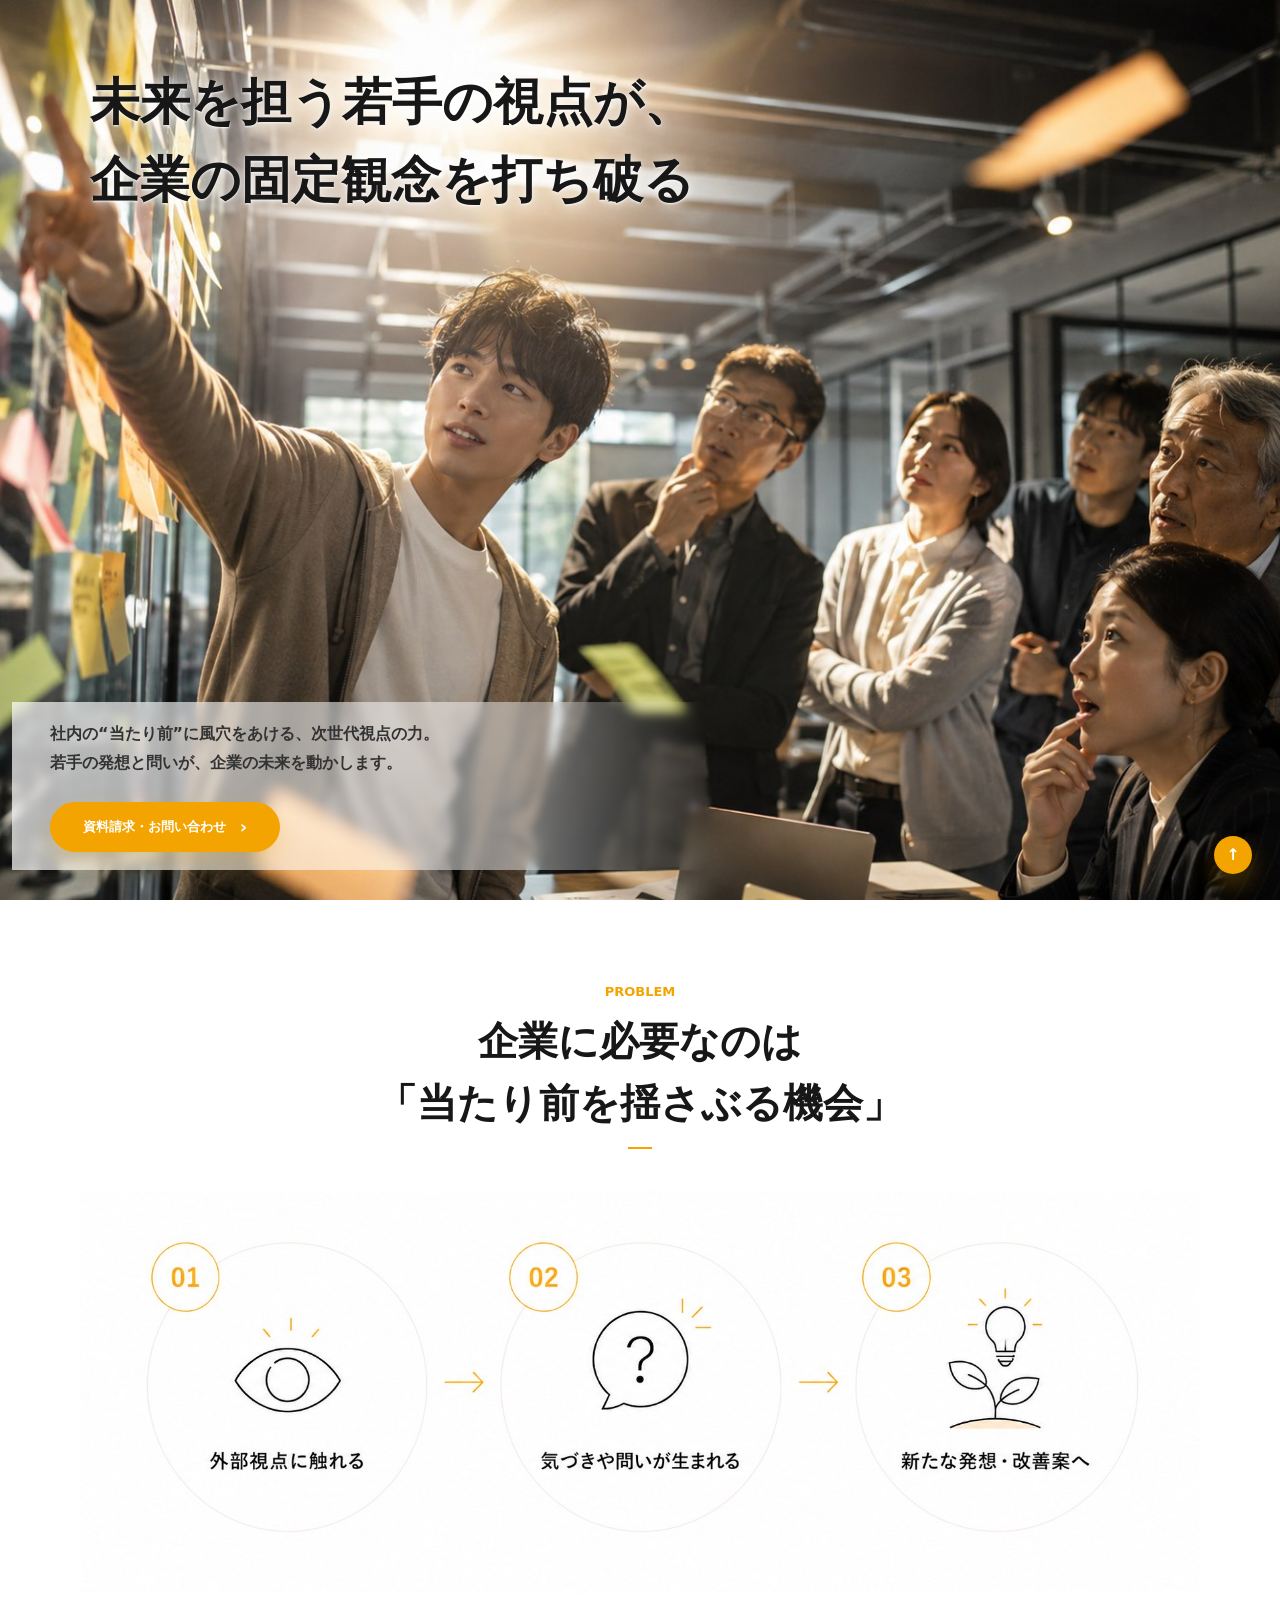
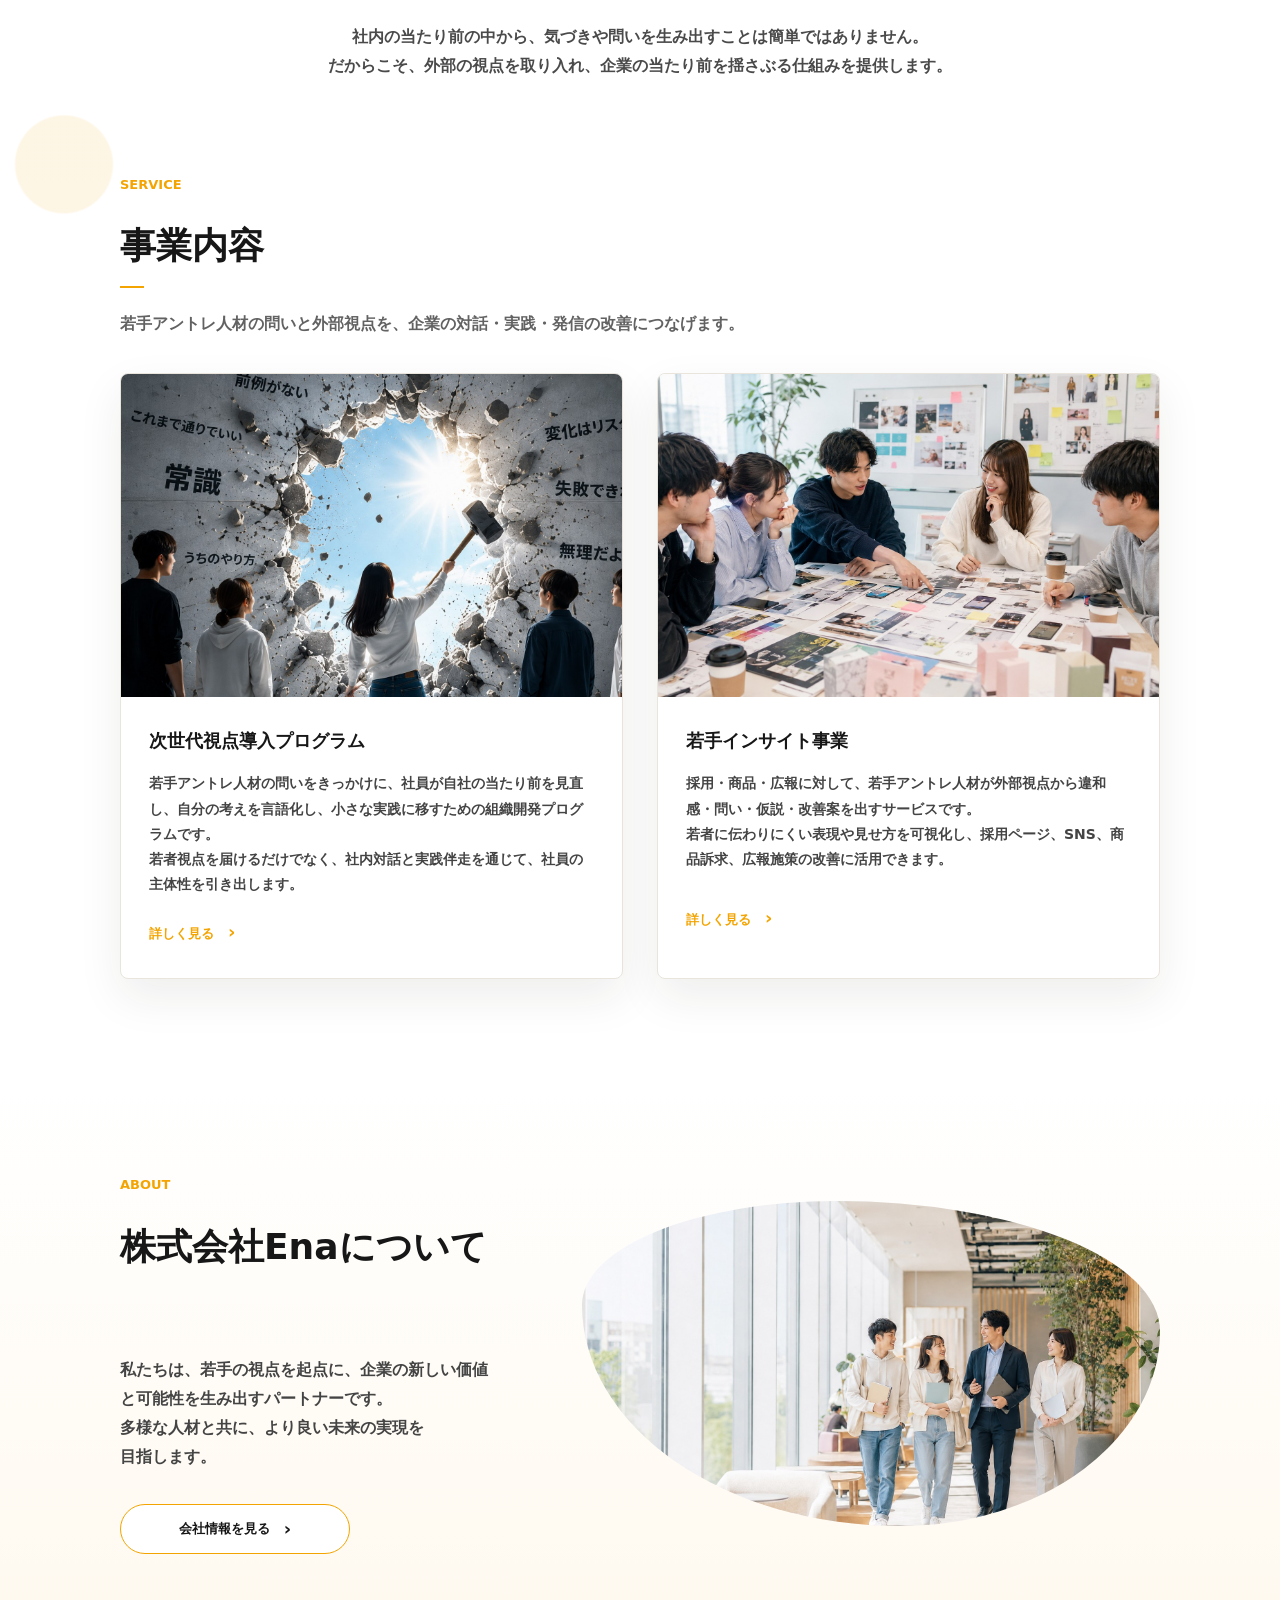
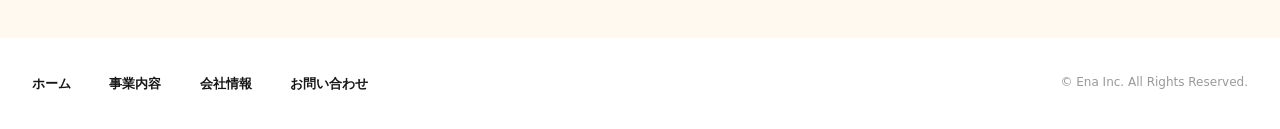
==== index.html @ d0088403 "Add animated hero title styling" ====
<!doctype html>
<html lang="ja">
  <head>
    <meta charset="utf-8">
    <meta name="viewport" content="width=device-width, initial-scale=1">
    <title>Ena | 次世代視点導入プログラム</title>
    <meta name="description" content="株式会社Enaの次世代視点導入プログラム。若手アントレ人材の問いを企業の対話と実践につなげます。">
    <link rel="stylesheet" href="styles.css">
  </head>
  <body class="home-page">
    <header class="site-header">
      <button class="nav-toggle" type="button" aria-label="メニューを開く" aria-expanded="false">
        <span></span>
        <span></span>
      </button>
      <nav class="global-nav" aria-label="グローバルナビゲーション">
        <a href="#home">ホーム</a>
        <a href="#service">事業内容</a>
        <a href="/company">会社情報</a>
        <a class="nav-contact" href="/contact">お問い合わせ</a>
      </nav>
    </header>

    <main id="home">
      <section class="hero section-pad">
        <div class="hero-copy">
          <h1><span>未来を担う若手の視点が、</span><span><strong>企業の固定観念を</strong>打ち破る</span></h1>
          <div class="hero-bottom">
            <p class="lead"><span>社内の“当たり前”に風穴をあける、次世代視点の力。</span><span>若手の発想と問いが、企業の未来を動かします。</span></p>
            <div class="hero-actions">
              <a class="button primary" href="/contact">資料請求・お問い合わせ</a>
            </div>
          </div>
        </div>
        <div class="hero-visual" aria-label="付箋を使って意見を共有するワークショップの写真">
          <picture>
            <source media="(max-width: 640px)" srcset="assets/hero-workshop-mobile.jpg">
            <img src="assets/hero-workshop.jpg" alt="">
          </picture>
        </div>
      </section>

      <section id="flow" class="problem section-pad">
        <p class="eyebrow centered">PROBLEM</p>
        <h2>企業に必要なのは<br>「当たり前を揺さぶる機会」</h2>
        <div class="process-illustration">
          <picture>
            <img src="assets/problem-process.jpg" alt="外部視点に触れ、気づきや問いが生まれ、新たな発想・改善案へつながる3つのステップ">
          </picture>
        </div>
        <p class="problem-copy">社内の当たり前の中から、気づきや問いを生み出すことは簡単ではありません。<br>だからこそ、外部の視点を取り入れ、企業の当たり前を揺さぶる仕組みを提供します。</p>
      </section>

      <section id="service" class="service section-narrow">
        <p class="eyebrow">SERVICE</p>
        <h2>事業内容</h2>
        <p class="section-copy">若手アントレ人材の問いと外部視点を、企業の対話・実践・発信の改善につなげます。</p>
        <div class="service-grid service-grid-two">
          <article class="service-card">
            <img src="assets/service-program-new.jpg" alt="固定観念の壁を打ち破り新しい視点に触れる若者たち">
            <div class="service-body">
              <h3>次世代視点導入プログラム</h3>
              <p>若手アントレ人材の問いをきっかけに、社員が自社の当たり前を見直し、自分の考えを言語化し、小さな実践に移すための組織開発プログラムです。<br>若者視点を届けるだけでなく、社内対話と実践伴走を通じて、社員の主体性を引き出します。</p>
              <a href="/service-program">詳しく見る</a>
            </div>
          </article>
          <article class="service-card">
            <img src="assets/service-insight.jpg" alt="資料を囲んで意見を出し合う若手メンバー">
            <div class="service-body">
              <h3>若手インサイト事業</h3>
              <p>採用・商品・広報に対して、若手アントレ人材が外部視点から違和感・問い・仮説・改善案を出すサービスです。<br>若者に伝わりにくい表現や見せ方を可視化し、採用ページ、SNS、商品訴求、広報施策の改善に活用できます。</p>
              <a href="/service-insight">詳しく見る</a>
            </div>
          </article>
        </div>
      </section>

      <section id="about" class="about">
        <div class="about-inner">
          <div class="about-heading">
            <p class="eyebrow">ABOUT</p>
            <h2>株式会社Enaについて</h2>
          </div>
          <div class="about-image">
            <img src="assets/about-team.jpg" alt="明るいオフィスを歩きながら対話する若手と社員">
          </div>
          <div class="about-content">
            <p>私たちは、若手の視点を起点に、企業の新しい価値と可能性を生み出すパートナーです。<br>多様な人材と共に、より良い未来の実現を<br>目指します。</p>
            <a class="button secondary" href="/company">会社情報を見る</a>
          </div>
        </div>
      </section>

    </main>

    <footer class="site-footer">
      <nav aria-label="フッターナビゲーション">
        <a href="#home">ホーム</a>
        <a href="#service">事業内容</a>
        <a href="/company">会社情報</a>
        <a href="/contact">お問い合わせ</a>
      </nav>
      <small>&copy; Ena Inc. All Rights Reserved.</small>
      <a class="pagetop" href="#home" aria-label="ページトップへ">↑</a>
    </footer>

    <script src="script.js"></script>
  </body>
</html>
---- styles.css ----
:root {
  --orange: #f3a400;
  --orange-dark: #dd9300;
  --ink: #171717;
  --muted: #626262;
  --line: #e9e5dd;
  --pale: #fff9ec;
  --blue-pale: #eaf4fb;
  --radius: 8px;
  --shadow: 0 18px 45px rgba(39, 35, 26, .08);
}

* {
  box-sizing: border-box;
}

html {
  scroll-behavior: smooth;
}

body {
  margin: 0;
  overflow-x: hidden;
  color: var(--ink);
  background:
    radial-gradient(circle at 96% 22%, rgba(244, 183, 53, .18) 0 90px, transparent 92px),
    radial-gradient(circle at 5% 53%, rgba(244, 183, 53, .13) 0 48px, transparent 50px),
    #fff;
  font-family: "Yu Gothic", "Hiragino Kaku Gothic ProN", Meiryo, system-ui, sans-serif;
  line-height: 1.8;
  letter-spacing: 0;
}

img {
  display: block;
  max-width: 100%;
}

a {
  color: inherit;
  text-decoration: none;
}

.site-header {
  position: sticky;
  top: 0;
  z-index: 20;
  display: flex;
  align-items: center;
  justify-content: flex-end;
  gap: 30px;
  width: min(100% - 64px, 1220px);
  margin: 0 auto;
  padding: 28px 0 18px;
  background: rgba(255, 255, 255, .84);
  backdrop-filter: blur(18px);
}

.home-page .site-header {
  position: fixed;
  left: 50%;
  margin: 0;
  opacity: 0;
  pointer-events: none;
  transform: translate(-50%, calc(-100% - 16px));
  transition: opacity .25s ease, transform .35s ease;
}

.home-page .site-header.is-visible {
  opacity: 1;
  pointer-events: auto;
  transform: translate(-50%, 0);
}

.brand {
  display: inline-flex;
  align-items: center;
  gap: 12px;
  font-size: 30px;
  font-weight: 500;
  line-height: 1;
}

.brand-mark {
  position: relative;
  width: 28px;
  height: 28px;
  border: 3px solid var(--orange);
  border-radius: 50%;
}

.brand-mark::before,
.brand-mark::after {
  position: absolute;
  content: "";
  width: 20px;
  height: 20px;
  border: 3px solid var(--orange);
  border-radius: 50%;
}

.brand-mark::before {
  left: -10px;
  top: 7px;
}

.brand-mark::after {
  right: -8px;
  top: 10px;
}

.global-nav,
.site-footer nav {
  display: flex;
  align-items: center;
  gap: clamp(18px, 3vw, 42px);
  font-size: 13px;
  font-weight: 700;
}

.global-nav a,
.site-footer nav a {
  white-space: nowrap;
}

.nav-contact {
  display: inline-flex;
  align-items: center;
  min-height: 42px;
  padding: 0 22px;
  color: #fff;
  background: var(--orange);
  border-radius: 999px;
}

.nav-contact::before {
  content: "✉";
  margin-right: 8px;
  font-size: 12px;
}

.nav-toggle {
  display: none;
}

.section-pad {
  width: min(100% - 64px, 1220px);
  margin: 0 auto;
}

.section-narrow {
  width: min(100% - 64px, 1040px);
  margin: 0 auto;
}

.hero {
  position: relative;
  display: flex;
  align-items: stretch;
  width: 100%;
  min-height: 100svh;
  padding: 0;
  overflow: hidden;
}

.hero-copy {
  position: relative;
  z-index: 2;
  display: flex;
  flex-direction: column;
  justify-content: space-between;
  width: 100%;
  max-width: none;
  min-height: 100svh;
  padding: 64px 48px 56px clamp(48px, 7vw, 120px);
}

.hero-copy::before {
  display: none;
}

.eyebrow,
.small-label {
  margin: 0 0 22px;
  color: var(--orange);
  font-size: 13px;
  font-weight: 800;
}

.hero h1 {
  width: 690px;
  max-width: none;
  margin: 0;
  font-family: "Yu Mincho", "Hiragino Mincho ProN", serif;
  font-size: 50px;
  font-weight: 800;
  line-height: 1.55;
  text-shadow: 0 1px 12px rgba(255, 255, 255, .95), 0 1px 2px rgba(255, 255, 255, .9);
}

.hero h1 span {
  display: block;
  animation: hero-line-in .9s cubic-bezier(.22, 1, .36, 1) both;
}

.hero h1 span:nth-child(2) {
  animation-delay: .16s;
}

@keyframes hero-line-in {
  from {
    opacity: 0;
    filter: blur(7px);
    transform: translateY(22px);
  }

  to {
    opacity: 1;
    filter: blur(0);
    transform: translateY(0);
  }
}

.lead {
  position: relative;
  width: 600px;
  margin: 0 0 24px;
  color: #333;
  font-size: 16px;
  font-weight: 600;
}

.lead span {
  display: block;
}

.hero-bottom {
  position: absolute;
  left: 32px;
  bottom: 36px;
  z-index: 1;
  width: 650px;
  max-width: 100%;
  padding: 12px 18px;
}

.hero-bottom::before {
  position: absolute;
  inset: -6px -24px -6px -20px;
  z-index: -1;
  content: "";
  background: linear-gradient(to right, rgba(255, 255, 255, .7) 0%, rgba(255, 255, 255, .46) 72%, rgba(255, 255, 255, 0) 100%);
  -webkit-backdrop-filter: blur(4px);
  backdrop-filter: blur(4px);
}

.hero-actions {
  position: relative;
  display: flex;
  flex-wrap: wrap;
  gap: 18px;
}

.button {
  display: inline-flex;
  align-items: center;
  justify-content: center;
  min-width: 230px;
  min-height: 50px;
  padding: 0 24px;
  border-radius: 999px;
  border: 1px solid var(--orange);
  font-size: 13px;
  font-weight: 800;
  transition: transform .2s ease, box-shadow .2s ease, background .2s ease;
}

.button::after,
.text-link::after,
.service-body a::after,
.news-row::after {
  content: "›";
  margin-left: 14px;
  font-size: 18px;
  line-height: 1;
}

.button:hover,
.article-card:hover,
.service-card:hover {
  transform: translateY(-2px);
}

.primary {
  color: #fff;
  background: var(--orange);
  box-shadow: 0 12px 24px rgba(243, 164, 0, .22);
}

.secondary {
  background: #fff;
}

.hero-visual {
  position: absolute;
  inset: 0;
  z-index: 0;
  isolation: isolate;
  width: 100%;
  height: 100svh;
  margin-left: 0;
}

.hero-visual img {
  width: 100%;
  height: 100%;
  min-height: 0;
  object-fit: cover;
  object-position: center;
  border-radius: 0;
  box-shadow: none;
  -webkit-mask-image: none;
  mask-image: none;
}

.hero-visual picture {
  display: block;
  width: 100%;
  height: 100%;
}

@media (max-width: 1200px) and (min-width: 981px) {
  .hero h1 {
    width: 620px;
    font-size: 46px;
  }

  .hero-copy {
    padding: 56px 32px 48px 48px;
  }
}

.section-head {
  display: flex;
  align-items: end;
  justify-content: space-between;
  gap: 20px;
  margin-bottom: 30px;
}

h2 {
  margin: 0;
  font-size: clamp(26px, 3vw, 36px);
  line-height: 1.55;
}

h1,
h2,
h3,
p {
  line-break: strict;
  text-wrap: pretty;
}

.mobile-break {
  display: none;
}

.section-head h2::after,
.service > h2::after,
.problem h2::after {
  display: block;
  width: 24px;
  height: 2px;
  margin-top: 12px;
  background: var(--orange);
  content: "";
}

.text-link {
  font-size: 13px;
  font-weight: 800;
}

.news {
  padding: 30px 0 72px;
}

.news-list {
  border-top: 1px solid var(--line);
}

.news-row {
  display: grid;
  grid-template-columns: 125px 130px minmax(0, 1fr) 18px;
  align-items: center;
  gap: 20px;
  min-height: 72px;
  border-bottom: 1px solid var(--line);
  font-size: 14px;
}

.news-row time,
.article-card time {
  color: #555;
  font-size: 12px;
  font-weight: 700;
}

.news-row strong {
  font-size: 15px;
}

.tag {
  display: inline-flex;
  align-items: center;
  justify-content: center;
  width: fit-content;
  min-width: 76px;
  min-height: 20px;
  padding: 0 12px;
  border-radius: 999px;
  font-size: 10px;
  font-weight: 800;
}

.tag.blue {
  background: var(--blue-pale);
  color: #69889a;
}

.tag.gray {
  background: #f0f0ef;
  color: #858585;
}

.blog {
  padding: 0 0 98px;
}

.article-grid {
  display: grid;
  grid-template-columns: repeat(4, minmax(0, 1fr));
  gap: 30px;
}

.article-card {
  transition: transform .2s ease;
}

.article-card img {
  width: 100%;
  aspect-ratio: 1.85 / 1;
  object-fit: cover;
  border-radius: var(--radius);
}

.article-card h3 {
  min-height: 58px;
  margin: 16px 0 10px;
  font-size: 14px;
  line-height: 1.65;
}

.article-card p {
  display: flex;
  align-items: center;
  gap: 14px;
  margin: 0;
}

.problem {
  position: relative;
  overflow: hidden;
  padding: 80px 0 54px;
  text-align: center;
}

.problem::before {
  position: absolute;
  right: -100px;
  top: 80px;
  width: 260px;
  height: 260px;
  border: 1px solid rgba(243, 164, 0, .25);
  border-radius: 50%;
  box-shadow: 0 0 0 24px #fff, 0 0 0 25px rgba(243, 164, 0, .18), 0 0 0 50px #fff, 0 0 0 51px rgba(243, 164, 0, .14);
  display: none;
  content: "";
}

.process-illustration {
  position: relative;
  width: min(100%, 1120px);
  margin: 42px auto 30px;
}

.process-illustration img {
  width: 100%;
}

.centered {
  margin-bottom: 8px;
  text-align: center;
}

.problem h2 {
  font-family: "Yu Mincho", "Hiragino Mincho ProN", serif;
  font-size: clamp(27px, 3.2vw, 40px);
}

.problem h2::after {
  margin-right: auto;
  margin-left: auto;
}

.process {
  display: grid;
  grid-template-columns: 180px 36px 180px 36px 180px;
  align-items: center;
  justify-content: center;
  gap: 18px;
  margin: 58px 0 34px;
}

.process-item {
  position: relative;
  display: grid;
  place-items: center;
  width: 180px;
  height: 180px;
  border: 1px solid var(--line);
  border-radius: 50%;
  background: rgba(255, 255, 255, .86);
}

.step {
  position: absolute;
  left: 0;
  top: 0;
  display: grid;
  place-items: center;
  width: 42px;
  height: 42px;
  color: var(--orange);
  background: #fff;
  border: 1px solid var(--orange);
  border-radius: 50%;
  font-size: 13px;
  font-weight: 800;
}

.icon {
  width: 44px;
  height: 44px;
  margin-bottom: 12px;
  border: 2px solid #222;
  border-radius: 50%;
}

.bulb {
  border-radius: 46% 46% 50% 50%;
  box-shadow: inset 0 -12px 0 -8px #222;
}

.question::before {
  display: block;
  content: "?";
  font-size: 30px;
  line-height: 40px;
}

.chart {
  border: 0;
  background:
    linear-gradient(#222, #222) 8px 29px / 6px 12px no-repeat,
    linear-gradient(#222, #222) 20px 21px / 6px 20px no-repeat,
    linear-gradient(#222, #222) 32px 12px / 6px 29px no-repeat;
}

.process-arrow {
  width: 26px;
  height: 1px;
  background: var(--orange);
}

.process-arrow::after {
  display: block;
  width: 8px;
  height: 8px;
  margin: -4px 0 0 auto;
  border-top: 1px solid var(--orange);
  border-right: 1px solid var(--orange);
  transform: rotate(45deg);
  content: "";
}

.problem-copy {
  max-width: 780px;
  margin: 0 auto;
  color: #4a4a4a;
  font-weight: 600;
}

.service {
  padding: 38px 0 110px;
}

.section-copy {
  max-width: 650px;
  margin: 22px 0 34px;
  color: var(--muted);
  font-weight: 600;
}

.service-grid {
  display: grid;
  grid-template-columns: repeat(3, minmax(0, 1fr));
  gap: 34px;
  margin-top: 34px;
}

.service-grid-two {
  grid-template-columns: repeat(2, minmax(0, 1fr));
}

.service-card {
  overflow: hidden;
  background: #fff;
  border: 1px solid var(--line);
  border-radius: var(--radius);
  box-shadow: var(--shadow);
  transition: transform .2s ease;
}

.service-card img {
  width: 100%;
  aspect-ratio: 1.55 / 1;
  object-fit: cover;
}

.service-body {
  position: relative;
  padding: 28px 28px 30px;
}

.service-icon {
  position: absolute;
  left: 28px;
  top: -34px;
  display: grid;
  place-items: center;
  width: 68px;
  height: 68px;
  background: #fff;
  border: 1px solid var(--orange);
  border-radius: 50%;
}

.service-icon::before {
  color: var(--orange);
  font-size: 30px;
  line-height: 1;
}

.people::before {
  content: "◎";
}

.workshop::before {
  content: "✎";
}

.growth::before {
  content: "↗";
}

.service-body h3 {
  margin: 0 0 14px;
  font-size: 18px;
}

.service-body p {
  min-height: 112px;
  margin: 0 0 22px;
  color: #444;
  font-size: 14px;
  font-weight: 600;
}

.service-body a {
  color: var(--orange);
  font-size: 13px;
  font-weight: 900;
}

.center {
  display: flex;
  justify-content: center;
  margin-top: 42px;
}

.about {
  background: linear-gradient(180deg, #fff 0%, #fff9ef 100%);
  padding: 84px 0;
}

.about-inner {
  display: grid;
  grid-template-columns: minmax(0, 380px) minmax(0, 1fr);
  align-items: center;
  gap: 82px;
  width: min(100% - 64px, 1040px);
  margin: 0 auto;
}

.about-heading {
  align-self: end;
}

.about-content {
  align-self: start;
}

.about p:not(.eyebrow) {
  margin: 0 0 32px;
  color: #444;
  font-weight: 600;
}

.about-image {
  grid-column: 2;
  grid-row: 1 / span 2;
}

.about-image img {
  width: 100%;
  min-height: 270px;
  object-fit: cover;
  border-radius: 44% 56% 45% 55% / 32% 40% 60% 68%;
}

.contact {
  padding: 92px 0 104px;
}

.contact-page {
  min-height: calc(100vh - 190px);
}

.contact-page h1 {
  margin: 0;
  font-family: "Yu Mincho", "Hiragino Mincho ProN", serif;
  font-size: clamp(36px, 5vw, 54px);
  line-height: 1.45;
}

.page-hero {
  display: grid;
  grid-template-columns: minmax(0, 1fr) minmax(360px, 560px);
  align-items: center;
  gap: 70px;
  padding: 80px 0 74px;
}

.page-hero h1 {
  margin: 0;
  font-family: "Yu Mincho", "Hiragino Mincho ProN", serif;
  font-size: clamp(38px, 5vw, 60px);
  line-height: 1.45;
}

.page-hero p:not(.eyebrow),
.company-message p,
.company-cta p {
  color: #444;
  font-weight: 600;
}

.page-hero p:not(.eyebrow) {
  max-width: 620px;
  margin: 28px 0 0;
}

.page-hero-image img {
  width: 100%;
  min-height: 300px;
  object-fit: cover;
  border-radius: 44% 56% 45% 55% / 32% 40% 60% 68%;
  box-shadow: var(--shadow);
}

.company-message {
  padding: 44px 0 72px;
}

.company-message h2 {
  max-width: 760px;
  margin-bottom: 24px;
  font-family: "Yu Mincho", "Hiragino Mincho ProN", serif;
}

.company-message p {
  max-width: 860px;
  margin: 0 0 16px;
}

.company-values {
  display: grid;
  grid-template-columns: repeat(3, minmax(0, 1fr));
  gap: 28px;
  padding: 0 0 86px;
}

.value-item {
  padding: 34px 30px;
  background: #fff;
  border: 1px solid var(--line);
  border-radius: var(--radius);
  box-shadow: var(--shadow);
}

.value-item span {
  display: grid;
  place-items: center;
  width: 42px;
  height: 42px;
  margin-bottom: 24px;
  color: var(--orange);
  border: 1px solid var(--orange);
  border-radius: 50%;
  font-size: 13px;
  font-weight: 800;
}

.value-item h3 {
  margin: 0 0 12px;
  font-size: 19px;
}

.value-item p {
  margin: 0;
  color: var(--muted);
  font-size: 14px;
  font-weight: 600;
}

.company-profile {
  padding: 0 0 92px;
}

.profile-list {
  margin: 0;
  border-top: 1px solid var(--line);
}

.profile-list div {
  display: grid;
  grid-template-columns: 190px minmax(0, 1fr);
  gap: 30px;
  padding: 24px 0;
  border-bottom: 1px solid var(--line);
}

.profile-list dt {
  color: #222;
  font-weight: 900;
}

.profile-list dd {
  margin: 0;
  color: #444;
  font-weight: 600;
}

.profile-list a {
  color: var(--orange-dark);
  font-weight: 900;
}

.company-cta {
  margin-bottom: 92px;
  padding: 48px;
  background: #fff9ef;
  border: 1px solid var(--line);
  border-radius: var(--radius);
}

.company-cta h2 {
  margin-bottom: 14px;
}

.company-cta p {
  margin: 0 0 28px;
}

.contact-head {
  max-width: 650px;
  margin-bottom: 34px;
}

.contact-head p:not(.eyebrow) {
  margin: 22px 0 0;
  color: var(--muted);
  font-weight: 600;
}

.contact-form {
  padding: clamp(24px, 5vw, 48px);
  background: #fff;
  border: 1px solid var(--line);
  border-radius: var(--radius);
  box-shadow: var(--shadow);
}

.form-grid {
  display: grid;
  grid-template-columns: repeat(2, minmax(0, 1fr));
  gap: 24px 28px;
}

.contact-form label {
  display: grid;
  gap: 9px;
  color: #222;
  font-size: 14px;
  font-weight: 800;
}

.contact-form label.full {
  grid-column: 1 / -1;
}

.contact-form em {
  margin-left: 8px;
  color: var(--orange);
  font-size: 11px;
  font-style: normal;
}

.contact-form input,
.contact-form select,
.contact-form textarea {
  width: 100%;
  min-height: 52px;
  padding: 13px 16px;
  color: var(--ink);
  background: #fffdf8;
  border: 1px solid #e4ded2;
  border-radius: var(--radius);
  font: inherit;
  font-size: 15px;
  outline: none;
  transition: border-color .2s ease, box-shadow .2s ease, background .2s ease;
}

.contact-form textarea {
  min-height: 190px;
  resize: vertical;
}

.contact-form input:focus,
.contact-form select:focus,
.contact-form textarea:focus {
  background: #fff;
  border-color: var(--orange);
  box-shadow: 0 0 0 4px rgba(243, 164, 0, .12);
}

.agree {
  display: flex !important;
  grid-template-columns: auto 1fr;
  align-items: center;
  gap: 10px !important;
  margin: 24px 0 0;
  font-size: 13px !important;
}

.agree input {
  width: 18px;
  min-height: 18px;
  accent-color: var(--orange);
}

.form-action {
  display: flex;
  flex-wrap: wrap;
  align-items: center;
  gap: 18px;
  margin-top: 28px;
}

.form-action button {
  cursor: pointer;
}

.form-action p {
  margin: 0;
  color: var(--orange-dark);
  font-size: 13px;
  font-weight: 800;
}

.site-footer {
  position: relative;
  display: grid;
  grid-template-columns: 1fr auto;
  align-items: center;
  gap: 34px;
  width: min(100% - 64px, 1220px);
  margin: 0 auto;
  padding: 34px 0;
}

.site-footer nav {
  justify-content: flex-start;
}

.site-footer small {
  color: #999;
  font-size: 12px;
}

.pagetop {
  position: fixed;
  right: 28px;
  bottom: 26px;
  display: grid;
  place-items: center;
  width: 38px;
  height: 38px;
  color: #fff;
  background: var(--orange);
  border-radius: 50%;
  font-weight: 800;
  box-shadow: 0 12px 24px rgba(243, 164, 0, .28);
}

.service-detail-page {
  background: #fff;
}

.detail-hero {
  display: grid;
  grid-template-columns: minmax(360px, .9fr) minmax(0, 1.35fr);
  align-items: center;
  width: min(100% - 64px, 1220px);
  min-height: 620px;
  margin: 0 auto;
}

.detail-hero-copy {
  position: relative;
  z-index: 2;
  padding: 54px 0 64px;
}

.detail-label {
  display: inline-flex;
  align-items: center;
  min-height: 38px;
  margin: 0 0 30px;
  padding: 0 20px;
  background: var(--pale);
  border-radius: 999px;
  font-size: 13px;
  font-weight: 800;
}

.detail-hero h1 {
  margin: 0 0 24px;
  font-family: "Yu Mincho", "Hiragino Mincho ProN", serif;
  font-size: clamp(38px, 4vw, 58px);
  line-height: 1.55;
}

.detail-hero-copy > p:not(.detail-label) {
  max-width: 510px;
  margin: 0 0 30px;
  color: #444;
  font-weight: 600;
}

.detail-hero-image {
  min-width: 0;
  margin-left: -40px;
}

.detail-hero-image img {
  width: 100%;
  height: 480px;
  object-fit: cover;
  border-radius: 46% 0 0 42% / 52% 0 0 48%;
}

.detail-section {
  padding-top: 92px;
  padding-bottom: 92px;
}

.detail-heading {
  margin-bottom: 42px;
  text-align: center;
}

.detail-heading h2 {
  font-family: "Yu Mincho", "Hiragino Mincho ProN", serif;
  font-size: clamp(26px, 3vw, 38px);
}

.concern-grid,
.step-grid {
  display: grid;
  grid-template-columns: repeat(4, minmax(0, 1fr));
  gap: 20px;
}

.concern-grid-three {
  grid-template-columns: repeat(3, minmax(0, 1fr));
  max-width: 920px;
  margin: 0 auto;
}

.concern-card,
.step-card {
  position: relative;
  min-height: 210px;
  padding: 34px 24px 28px;
  border: 1px solid var(--line);
  border-radius: var(--radius);
  background: #fff;
  box-shadow: 0 14px 34px rgba(39, 35, 26, .06);
  text-align: center;
}

.concern-card span,
.step-card span {
  display: grid;
  place-items: center;
  width: 46px;
  height: 46px;
  margin: 0 auto 26px;
  color: var(--orange);
  border: 1px solid var(--orange);
  border-radius: 50%;
  font-size: 13px;
  font-weight: 900;
}

.concern-card h3,
.step-card h3 {
  margin: 0;
  font-size: 17px;
  line-height: 1.7;
}

.detail-note {
  margin: 30px auto 0;
  color: var(--muted);
  text-align: center;
  font-size: 14px;
  font-weight: 600;
}

.detail-feature {
  padding: 80px 0;
  background: linear-gradient(100deg, #f8fbfd 0%, #fff 58%, #fff9ec 100%);
}

.detail-feature-inner {
  display: grid;
  grid-template-columns: minmax(0, .9fr) minmax(420px, 1.1fr);
  align-items: center;
  gap: 70px;
  width: min(100% - 64px, 1120px);
  margin: 0 auto;
}

.detail-feature-image img {
  width: 100%;
  aspect-ratio: 1 / 1;
  object-fit: cover;
  border-radius: 0 45% 45% 0;
}

.detail-feature-copy h2,
.detail-outcome h2,
.detail-cta h2 {
  margin: 0 0 20px;
  font-family: "Yu Mincho", "Hiragino Mincho ProN", serif;
}

.detail-feature-copy > p:not(.eyebrow),
.detail-outcome p:not(.eyebrow) {
  margin: 0;
  color: #444;
  font-weight: 600;
}

.question-list {
  display: grid;
  grid-template-columns: repeat(3, minmax(0, 1fr));
  gap: 12px;
  margin-top: 30px;
}

.question-list span {
  display: grid;
  place-items: center;
  min-height: 130px;
  padding: 20px;
  background: var(--pale);
  border-radius: 50%;
  text-align: center;
  font-size: 13px;
  font-weight: 800;
}

.step-card {
  min-height: 260px;
  text-align: left;
}

.step-card span {
  margin: 0 0 24px;
}

.step-card p {
  margin: 14px 0 0;
  color: var(--muted);
  font-size: 13px;
  font-weight: 600;
}

.detail-outcome {
  display: grid;
  grid-template-columns: minmax(0, .85fr) minmax(0, 1.15fr);
  align-items: center;
  width: min(100% - 64px, 1120px);
  margin: 0 auto 86px;
  background: var(--pale);
}

.detail-outcome > div {
  padding: 52px;
}

.detail-outcome img {
  width: 100%;
  height: 360px;
  object-fit: cover;
}

.detail-cta {
  margin-bottom: 86px;
  padding: 52px;
  border: 1px solid #f3dfad;
  background: var(--pale);
  text-align: center;
}

.detail-cta p {
  margin: -6px 0 24px;
  color: var(--muted);
}

@media (max-width: 980px) {
  .site-header {
    width: min(100% - 36px, 1220px);
  }

  .nav-toggle {
    display: grid;
    gap: 7px;
    width: 44px;
    height: 44px;
    padding: 12px;
    border: 1px solid var(--line);
    border-radius: 50%;
    background: #fff;
  }

  .nav-toggle span {
    display: block;
    height: 2px;
    background: var(--ink);
  }

  .global-nav {
    position: fixed;
    left: 18px;
    right: 18px;
    top: 82px;
    display: none;
    flex-direction: column;
    align-items: stretch;
    gap: 0;
    padding: 18px;
    background: #fff;
    border: 1px solid var(--line);
    border-radius: var(--radius);
    box-shadow: var(--shadow);
  }

  .global-nav.is-open {
    display: flex;
  }

  .global-nav a {
    padding: 12px;
  }

  .nav-contact {
    justify-content: center;
    margin-top: 8px;
  }

  .section-pad,
  .section-narrow,
  .about-inner,
  .site-footer {
    width: min(100% - 36px, 1040px);
  }

  .hero {
    display: flex;
    width: 100%;
    min-height: 100svh;
    padding: 0;
  }

  .hero-copy {
    max-width: none;
    min-height: 100svh;
    padding: 56px 36px 44px;
  }

  .hero h1,
  .lead {
    width: auto;
    max-width: 100%;
  }

  .page-hero {
    grid-template-columns: 1fr;
    gap: 34px;
  }

  .hero-visual {
    position: absolute;
    inset: 0;
    width: 100%;
    height: 100%;
    min-height: 100svh;
    margin-left: 0;
    max-width: none;
  }

.hero-visual img {
    height: 100%;
    min-height: 100%;
  }

  .article-grid,
  .service-grid,
  .company-values {
    grid-template-columns: repeat(2, minmax(0, 1fr));
  }

  .process {
    grid-template-columns: 1fr;
    justify-items: center;
  }

  .process-arrow {
    transform: rotate(90deg);
  }

  .about-inner,
  .site-footer {
    grid-template-columns: 1fr;
  }

  .site-footer nav {
    flex-wrap: wrap;
    justify-content: flex-start;
  }

  .detail-hero {
    grid-template-columns: 1fr;
    width: min(100% - 36px, 720px);
  }

  .detail-hero-copy {
    padding-bottom: 32px;
  }

  .detail-hero-image {
    margin-left: 0;
  }

  .detail-hero-image img {
    height: auto;
    aspect-ratio: 16 / 9;
    border-radius: 0;
  }

  .detail-feature-inner {
    grid-template-columns: 1fr;
    width: min(100% - 36px, 720px);
    gap: 40px;
  }

  .detail-feature-image img {
    aspect-ratio: 16 / 9;
    border-radius: 0;
  }

  .concern-grid,
  .step-grid {
    grid-template-columns: repeat(2, minmax(0, 1fr));
  }

  .detail-outcome {
    grid-template-columns: 1fr;
    width: min(100% - 36px, 720px);
  }
}

@media (max-width: 640px) {
  body {
    background: #fff;
  }

  .site-header {
    padding-top: 18px;
  }

  .brand {
    font-size: 25px;
  }

  .hero {
    display: grid;
    grid-template-rows: 100svh auto;
    min-height: 0;
    padding: 0;
    overflow: visible;
  }

  .hero::after {
    position: absolute;
    inset: 0 0 auto;
    z-index: 1;
    height: 46svh;
    content: "";
    background: linear-gradient(180deg, rgba(4, 7, 9, .82) 0%, rgba(4, 7, 9, .56) 58%, rgba(4, 7, 9, 0) 100%);
    pointer-events: none;
  }

  .hero-copy {
    display: contents;
    min-height: 0;
    padding: 0;
  }

  .hero-copy::before {
    display: none;
  }

  .hero-bottom {
    position: relative;
    left: auto;
    bottom: auto;
    grid-row: 2;
    z-index: 2;
    width: 100%;
    max-width: none;
    padding: 26px 10px 30px;
    text-align: center;
    background: #fff;
  }

  .hero-bottom::before {
    display: none;
  }

  .hero h1 {
    position: absolute;
    top: 23svh;
    left: 24px;
    right: 18px;
    z-index: 2;
    width: auto;
    max-width: none;
    color: #fff;
    font-size: 26px;
    font-weight: 900;
    line-height: 1.5;
    text-align: left;
    text-shadow: 0 2px 14px rgba(0, 0, 0, .9), 0 1px 3px rgba(0, 0, 0, .95);
  }

  .hero h1 span {
    display: block;
    white-space: nowrap;
  }

  .hero h1 strong {
    color: #f5cf75;
    background: linear-gradient(90deg, #eeb64a 0%, #fff0b7 100%);
    -webkit-background-clip: text;
    background-clip: text;
    font-weight: inherit;
    -webkit-text-fill-color: transparent;
  }

  .lead {
    width: 100%;
    margin-bottom: 14px;
    color: #333;
    font-size: 13px;
    line-height: 1.8;
    text-align: center;
    text-shadow: none;
  }

  .lead span {
    white-space: nowrap;
  }

  .hero-actions {
    justify-content: center;
    gap: 10px;
  }

  .hero-actions .button {
    width: auto;
    min-width: 230px;
    min-height: 44px;
    padding: 0 16px;
    font-size: 11px;
  }

  .mobile-break {
    display: inline;
  }

  .hero-visual img {
    width: 100%;
    height: 100%;
    min-height: 100%;
    object-fit: cover;
    object-position: center;
    -webkit-mask-image: none;
    mask-image: none;
  }

  .hero-visual {
    position: relative;
    inset: auto;
    grid-row: 1;
    width: 100%;
    height: 100svh;
    min-height: 100svh;
    aspect-ratio: auto;
  }

  .section-head {
    align-items: flex-start;
    flex-direction: column;
  }

  .news-row {
    grid-template-columns: 1fr auto;
    gap: 8px 12px;
    padding: 16px 0;
  }

  .news-row strong {
    grid-column: 1 / -1;
  }

  .news-row::after {
    grid-column: 2;
    grid-row: 1;
  }

  .article-grid,
  .service-grid,
  .company-values,
  .form-grid {
    grid-template-columns: 1fr;
  }

  .page-hero {
    padding: 48px 0 50px;
  }

  .page-hero h1 {
    font-size: 34px;
  }

  .profile-list div {
    grid-template-columns: 1fr;
    gap: 8px;
  }

  .company-cta {
    margin-bottom: 64px;
    padding: 28px 22px;
  }

  .contact-form label.full {
    grid-column: auto;
  }

  .article-card h3,
  .service-body p {
    min-height: auto;
  }

  .problem {
    padding: 52px 0 30px;
  }

  .problem h2 {
    font-size: 24px;
  }

  .process-illustration {
    width: 100%;
    margin: 22px auto 20px;
  }

  .process-illustration img {
    width: 100%;
    height: auto;
  }

  .problem::before {
    display: none;
  }

  .process {
    margin-top: 38px;
  }

  .service {
    padding: 28px 0 72px;
  }

  .service-grid {
    gap: 20px;
    margin-top: 24px;
  }

  .service-card img {
    aspect-ratio: 1.8 / 1;
  }

  .service-body {
    padding: 24px 20px;
  }

  .service-body p {
    font-size: 13px;
    line-height: 1.75;
  }

  .about {
    padding: 58px 0;
  }

  .about-inner {
    display: flex;
    flex-direction: column;
    align-items: stretch;
    gap: 0;
  }

  .about-heading {
    order: 1;
    align-self: stretch;
  }

  .about-image {
    order: 2;
    margin: 22px 0 24px;
  }

  .about-content {
    order: 3;
  }

  .about-image img {
    min-height: 0;
    aspect-ratio: 16 / 9;
    border-radius: 0;
  }

  .contact {
    padding: 58px 0 68px;
  }

  .form-action .button {
    width: 100%;
  }

  .site-footer {
    padding-bottom: 80px;
  }

  .detail-hero {
    min-height: 0;
  }

  .detail-hero-copy {
    padding: 34px 0 24px;
    text-align: center;
  }

  .detail-label {
    min-height: 34px;
    margin-bottom: 22px;
    padding: 0 16px;
    font-size: 11px;
  }

  .detail-hero h1 {
    margin-bottom: 18px;
    font-size: 30px;
    line-height: 1.55;
  }

  .detail-hero-copy > p:not(.detail-label) {
    margin-bottom: 22px;
    font-size: 13px;
    line-height: 1.8;
  }

  .detail-hero-copy .button {
    width: auto;
    min-width: 210px;
  }

  .detail-section {
    padding-top: 58px;
    padding-bottom: 58px;
  }

  .detail-heading {
    margin-bottom: 26px;
  }

  .concern-grid,
  .concern-grid-three,
  .step-grid {
    grid-template-columns: 1fr;
    gap: 14px;
  }

  .concern-card,
  .step-card {
    min-height: 0;
    padding: 22px 20px;
  }

  .concern-card {
    display: grid;
    grid-template-columns: 42px 1fr;
    align-items: center;
    gap: 18px;
    text-align: left;
  }

  .concern-card span,
  .step-card span {
    width: 42px;
    height: 42px;
    margin: 0;
  }

  .concern-card h3 {
    font-size: 15px;
  }

  .detail-note {
    margin-top: 24px;
    font-size: 12px;
  }

  .detail-feature {
    padding: 58px 0;
  }

  .detail-feature-inner {
    gap: 28px;
  }

  .detail-feature-copy {
    text-align: center;
  }

  .question-list {
    grid-template-columns: 1fr;
  }

  .question-list span {
    min-height: 64px;
    border-radius: var(--radius);
  }

  .step-card h3 {
    margin-top: 16px;
  }

  .detail-outcome {
    display: flex;
    flex-direction: column-reverse;
    margin-bottom: 58px;
  }

  .detail-outcome > div {
    padding: 30px 24px 34px;
  }

  .detail-outcome img {
    height: auto;
    aspect-ratio: 16 / 9;
  }

  .detail-cta {
    margin-bottom: 58px;
    padding: 34px 22px;
  }
}

@media (max-width: 340px) {
  .hero h1 {
    font-size: 22px;
  }

  .lead {
    font-size: 10.5px;
  }
}

@media (prefers-reduced-motion: reduce) {
  .hero h1 span {
    animation: none;
  }
}
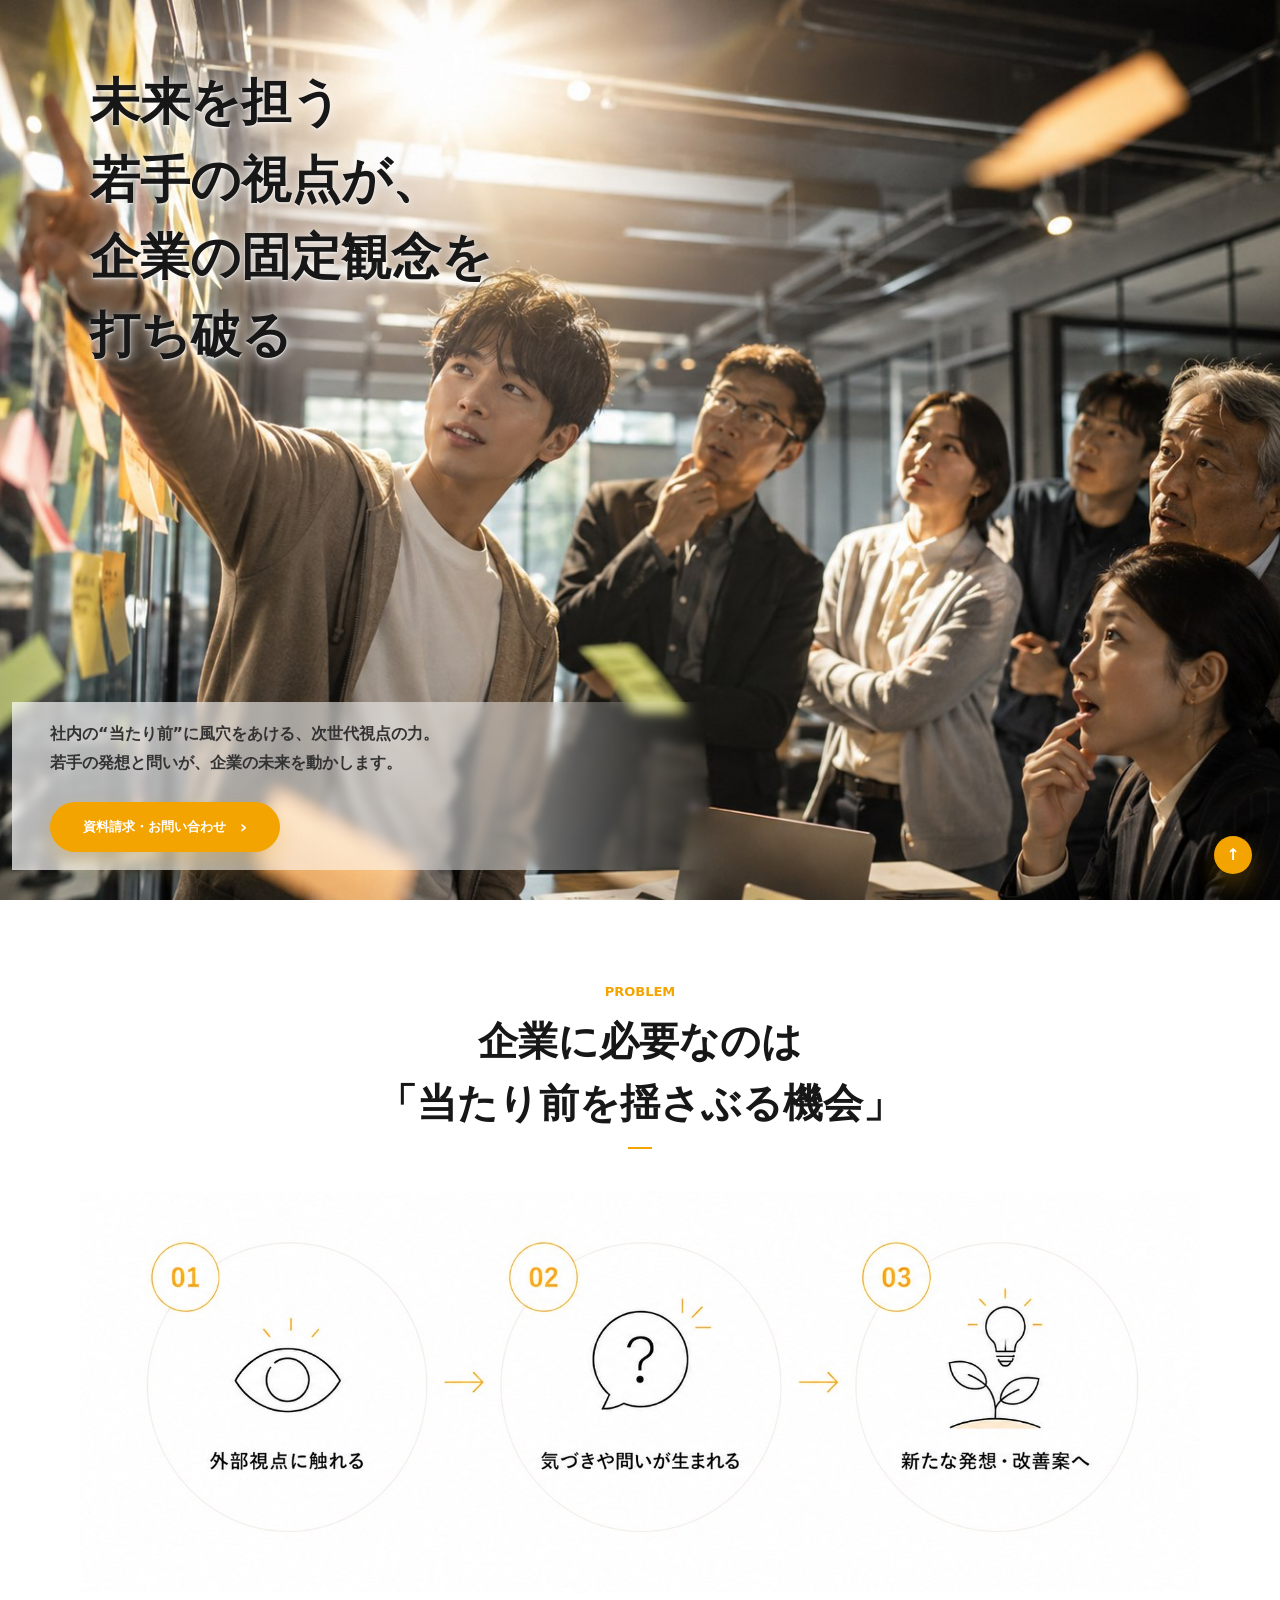
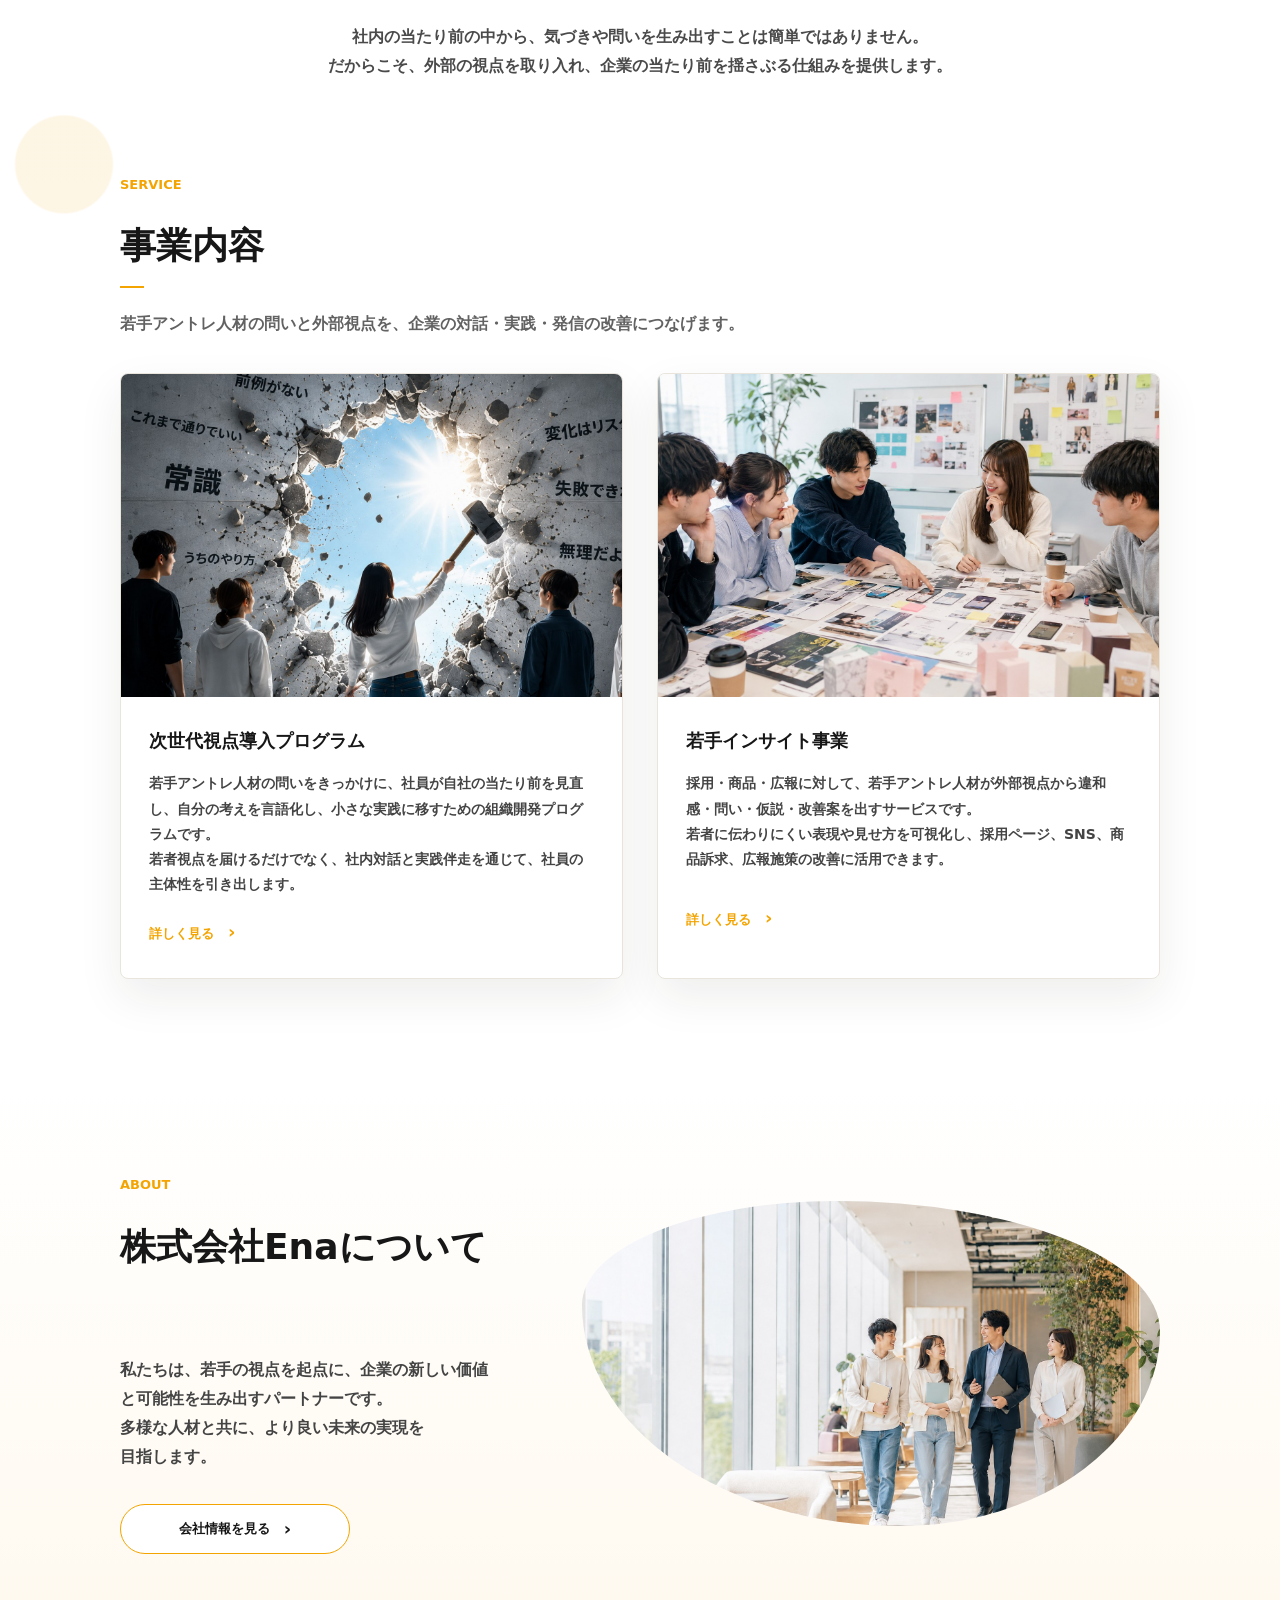
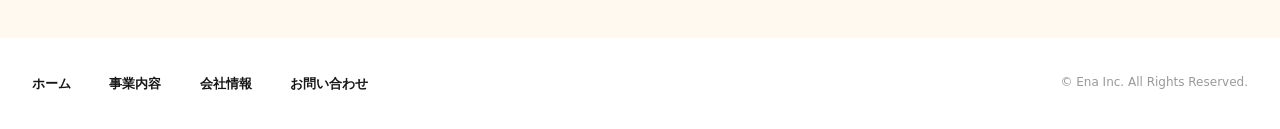
==== commit a74f3306: "Match mobile hero typography reference" ====
--- a/index.html
+++ b/index.html
@@ -24,7 +24,7 @@
     <main id="home">
       <section class="hero section-pad">
         <div class="hero-copy">
-          <h1><span>未来を担う若手の視点が、</span><span><strong>企業の固定観念を</strong>打ち破る</span></h1>
+          <h1><span>未来を担う</span><span>若手の視点が、</span><span class="hero-accent">企業の固定観念を</span><span>打ち破る</span></h1>
           <div class="hero-bottom">
             <p class="lead"><span>社内の“当たり前”に風穴をあける、次世代視点の力。</span><span>若手の発想と問いが、企業の未来を動かします。</span></p>
             <div class="hero-actions">
--- a/styles.css
+++ b/styles.css
@@ -196,22 +196,18 @@
   font-weight: 800;
   line-height: 1.55;
   text-shadow: 0 1px 12px rgba(255, 255, 255, .95), 0 1px 2px rgba(255, 255, 255, .9);
+  animation: hero-title-fade 1.4s ease-out both;
 }
 
 .hero h1 span {
   display: block;
-  animation: hero-line-in .9s cubic-bezier(.22, 1, .36, 1) both;
-}
-
-.hero h1 span:nth-child(2) {
-  animation-delay: .16s;
-}
-
-@keyframes hero-line-in {
+}
+
+@keyframes hero-title-fade {
   from {
     opacity: 0;
-    filter: blur(7px);
-    transform: translateY(22px);
+    filter: blur(4px);
+    transform: translateY(10px);
   }
 
   to {
@@ -1487,16 +1483,16 @@
 
   .hero h1 {
     position: absolute;
-    top: 23svh;
+    top: 12svh;
     left: 24px;
     right: 18px;
     z-index: 2;
     width: auto;
     max-width: none;
     color: #fff;
-    font-size: 26px;
+    font-size: 38px;
     font-weight: 900;
-    line-height: 1.5;
+    line-height: 1.28;
     text-align: left;
     text-shadow: 0 2px 14px rgba(0, 0, 0, .9), 0 1px 3px rgba(0, 0, 0, .95);
   }
@@ -1506,12 +1502,11 @@
     white-space: nowrap;
   }
 
-  .hero h1 strong {
+  .hero h1 .hero-accent {
     color: #f5cf75;
     background: linear-gradient(90deg, #eeb64a 0%, #fff0b7 100%);
     -webkit-background-clip: text;
     background-clip: text;
-    font-weight: inherit;
     -webkit-text-fill-color: transparent;
   }
 
@@ -1838,7 +1833,7 @@
 
 @media (max-width: 340px) {
   .hero h1 {
-    font-size: 22px;
+    font-size: 30px;
   }
 
   .lead {
@@ -1847,7 +1842,7 @@
 }
 
 @media (prefers-reduced-motion: reduce) {
-  .hero h1 span {
+  .hero h1 {
     animation: none;
   }
 }
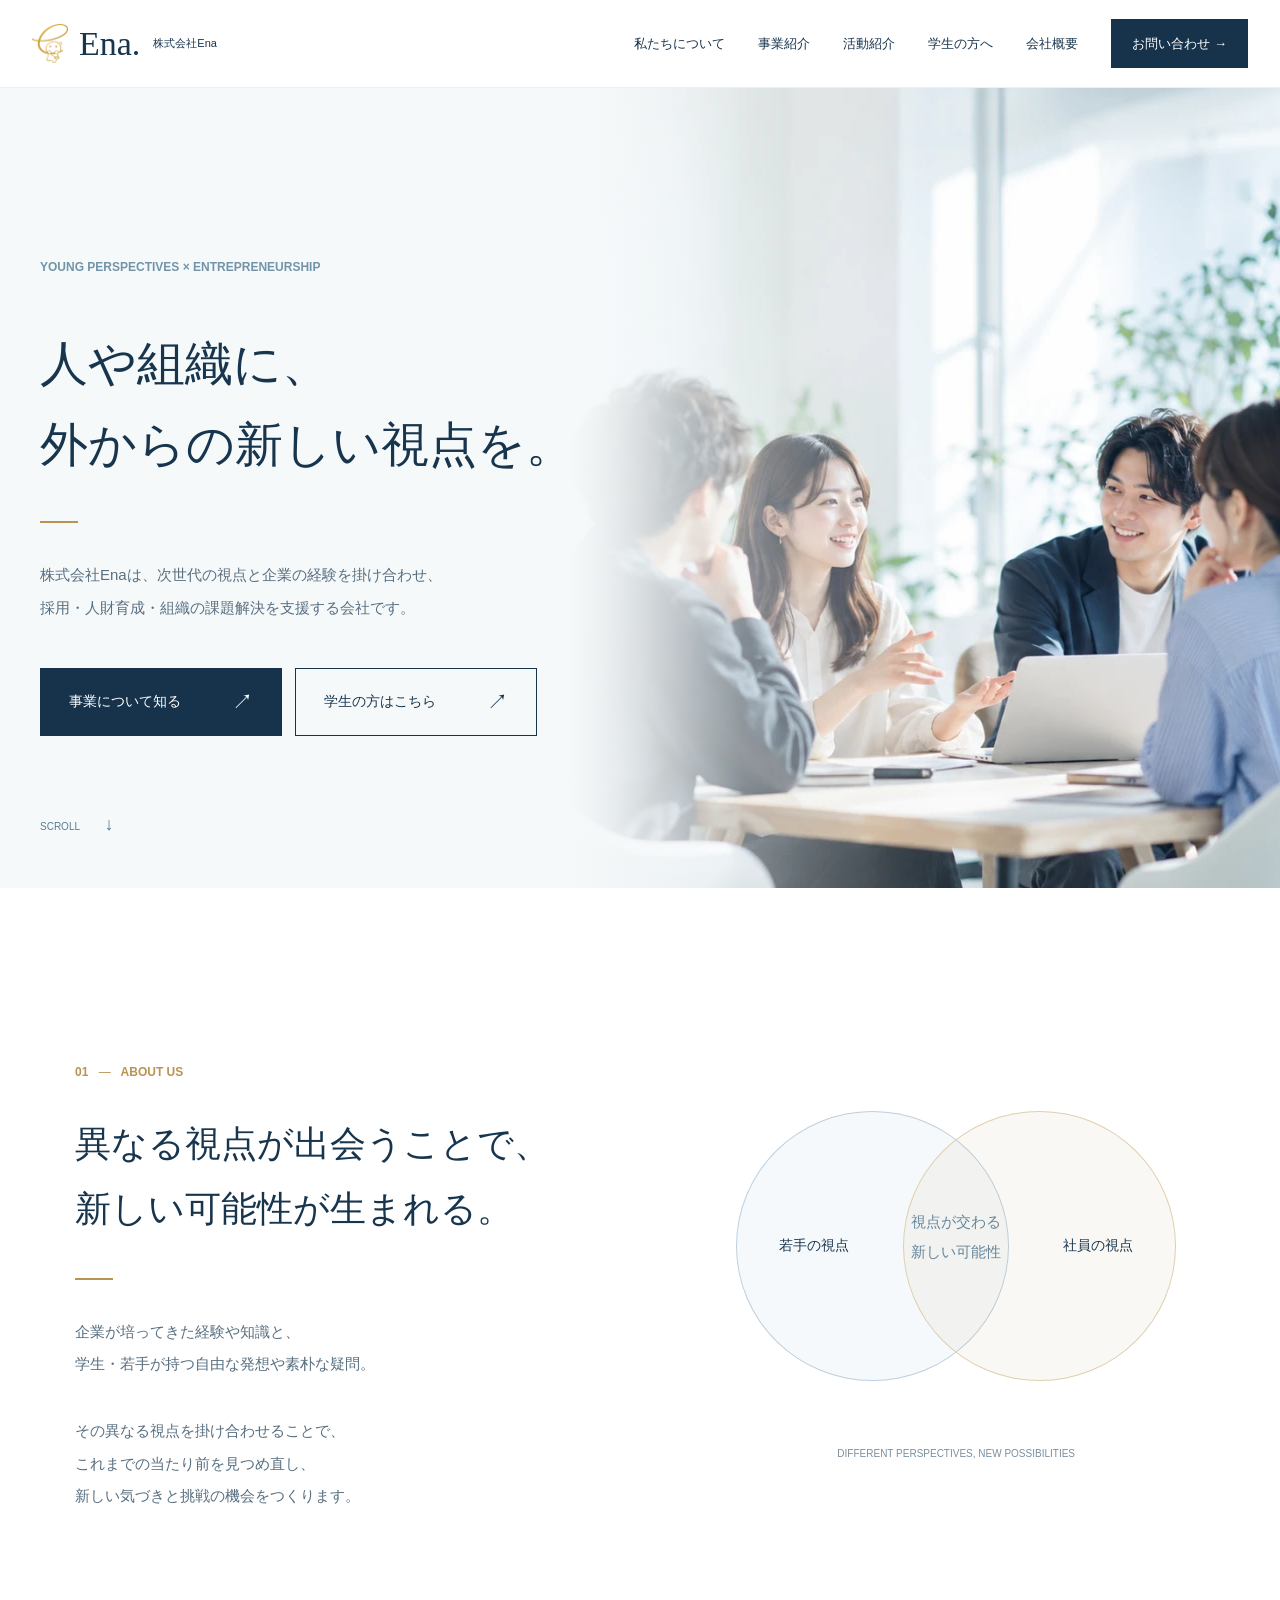
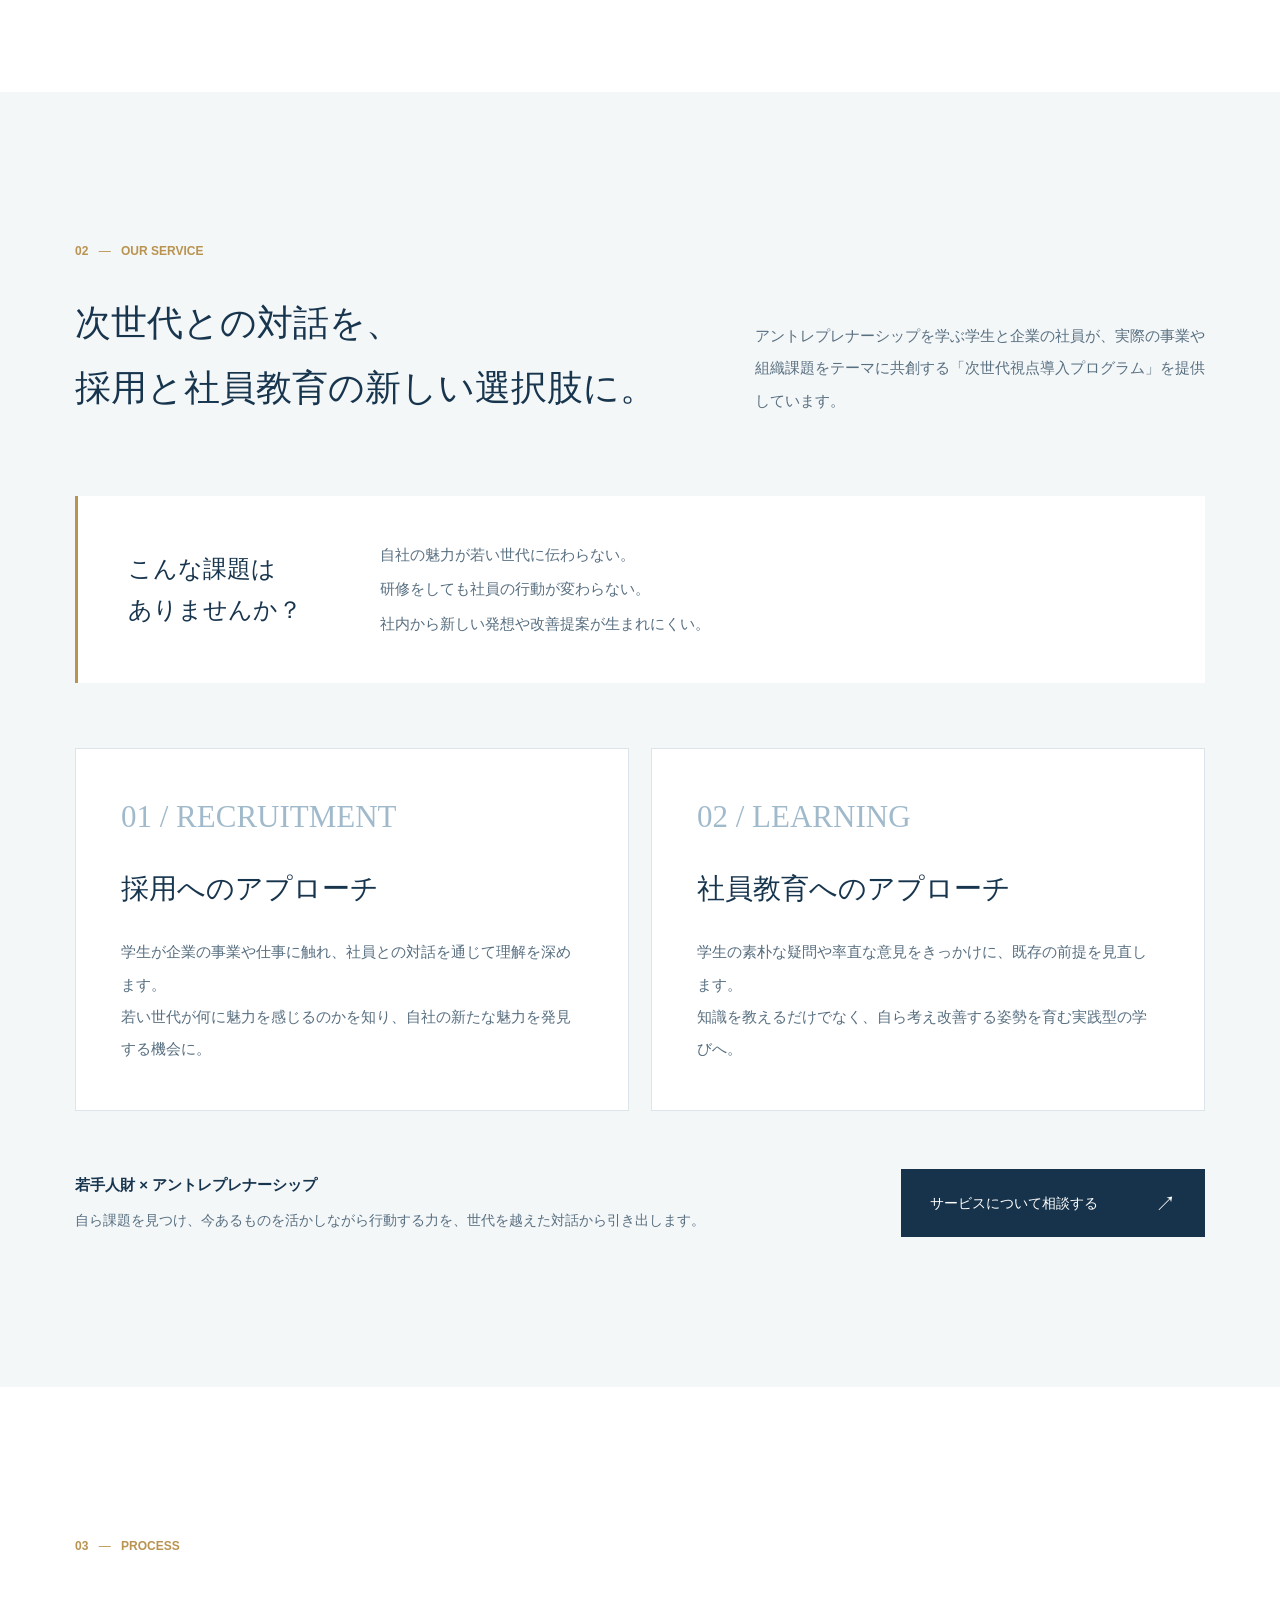
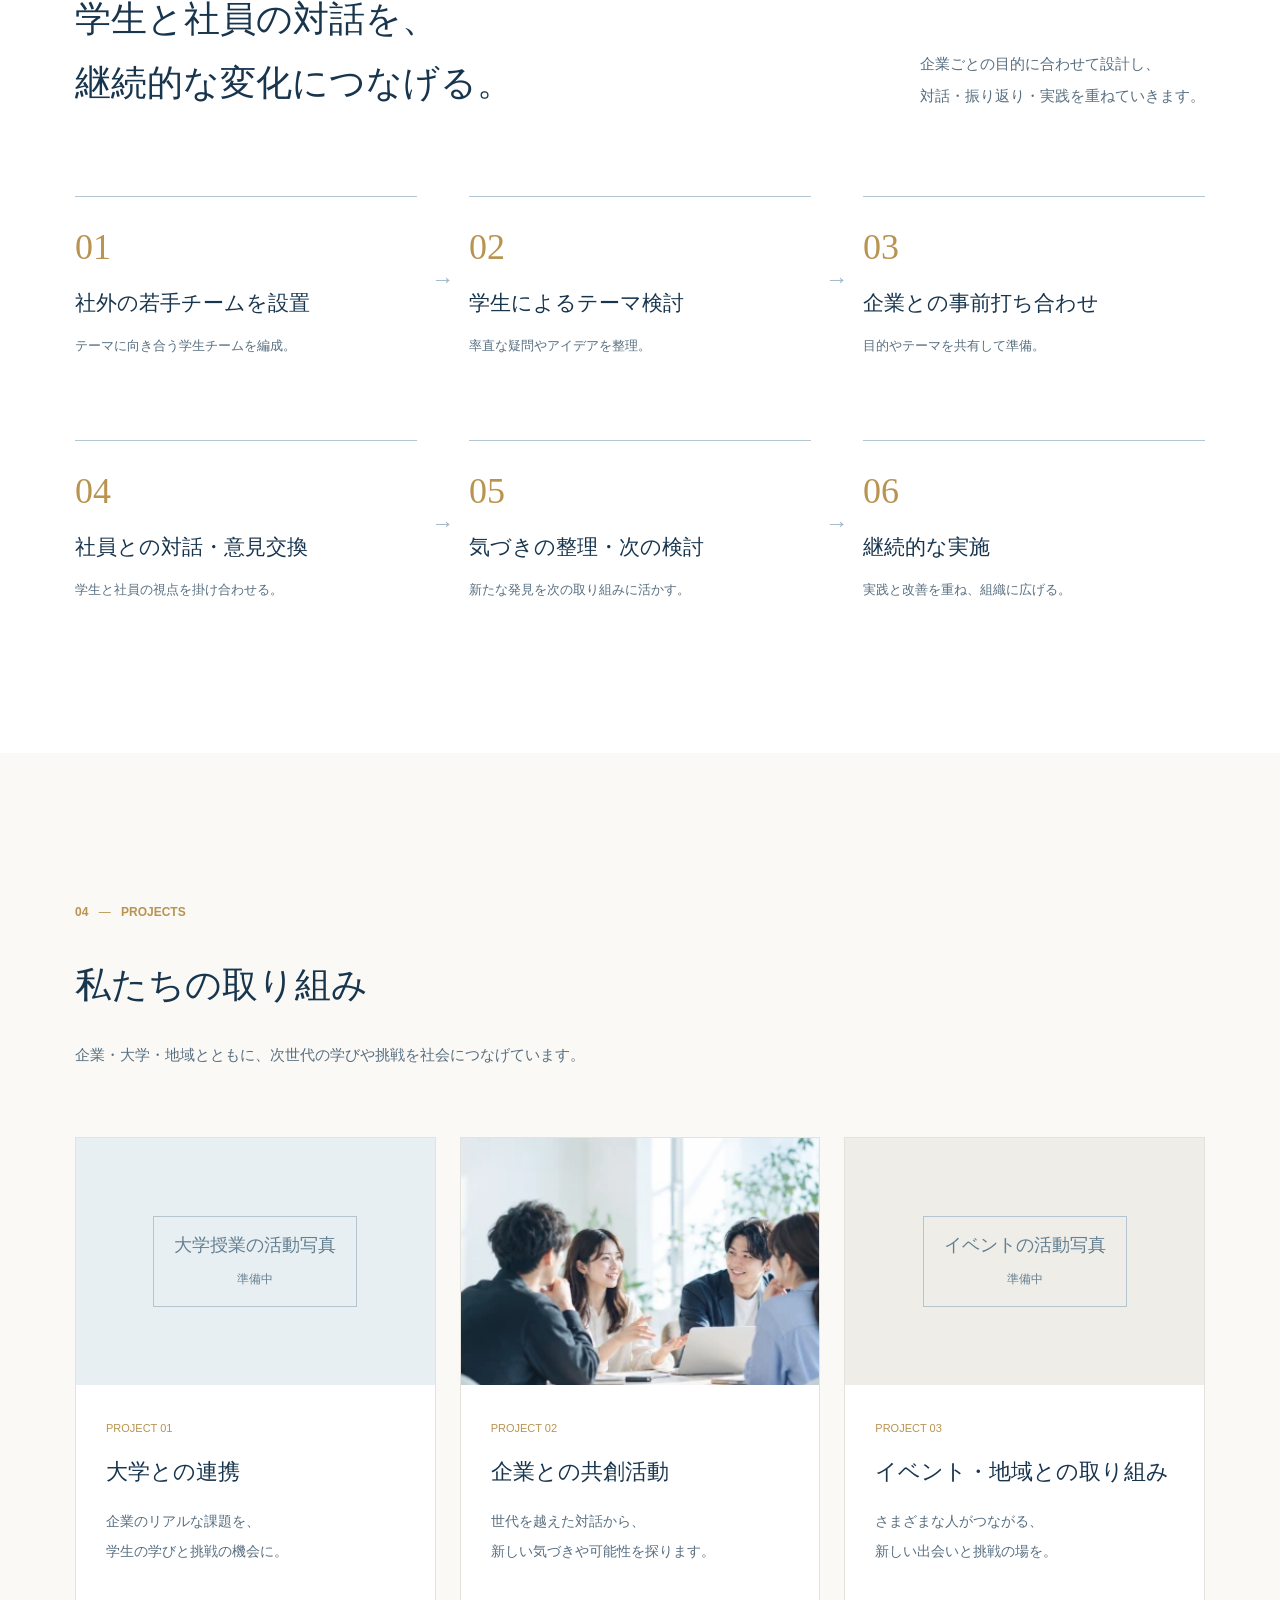
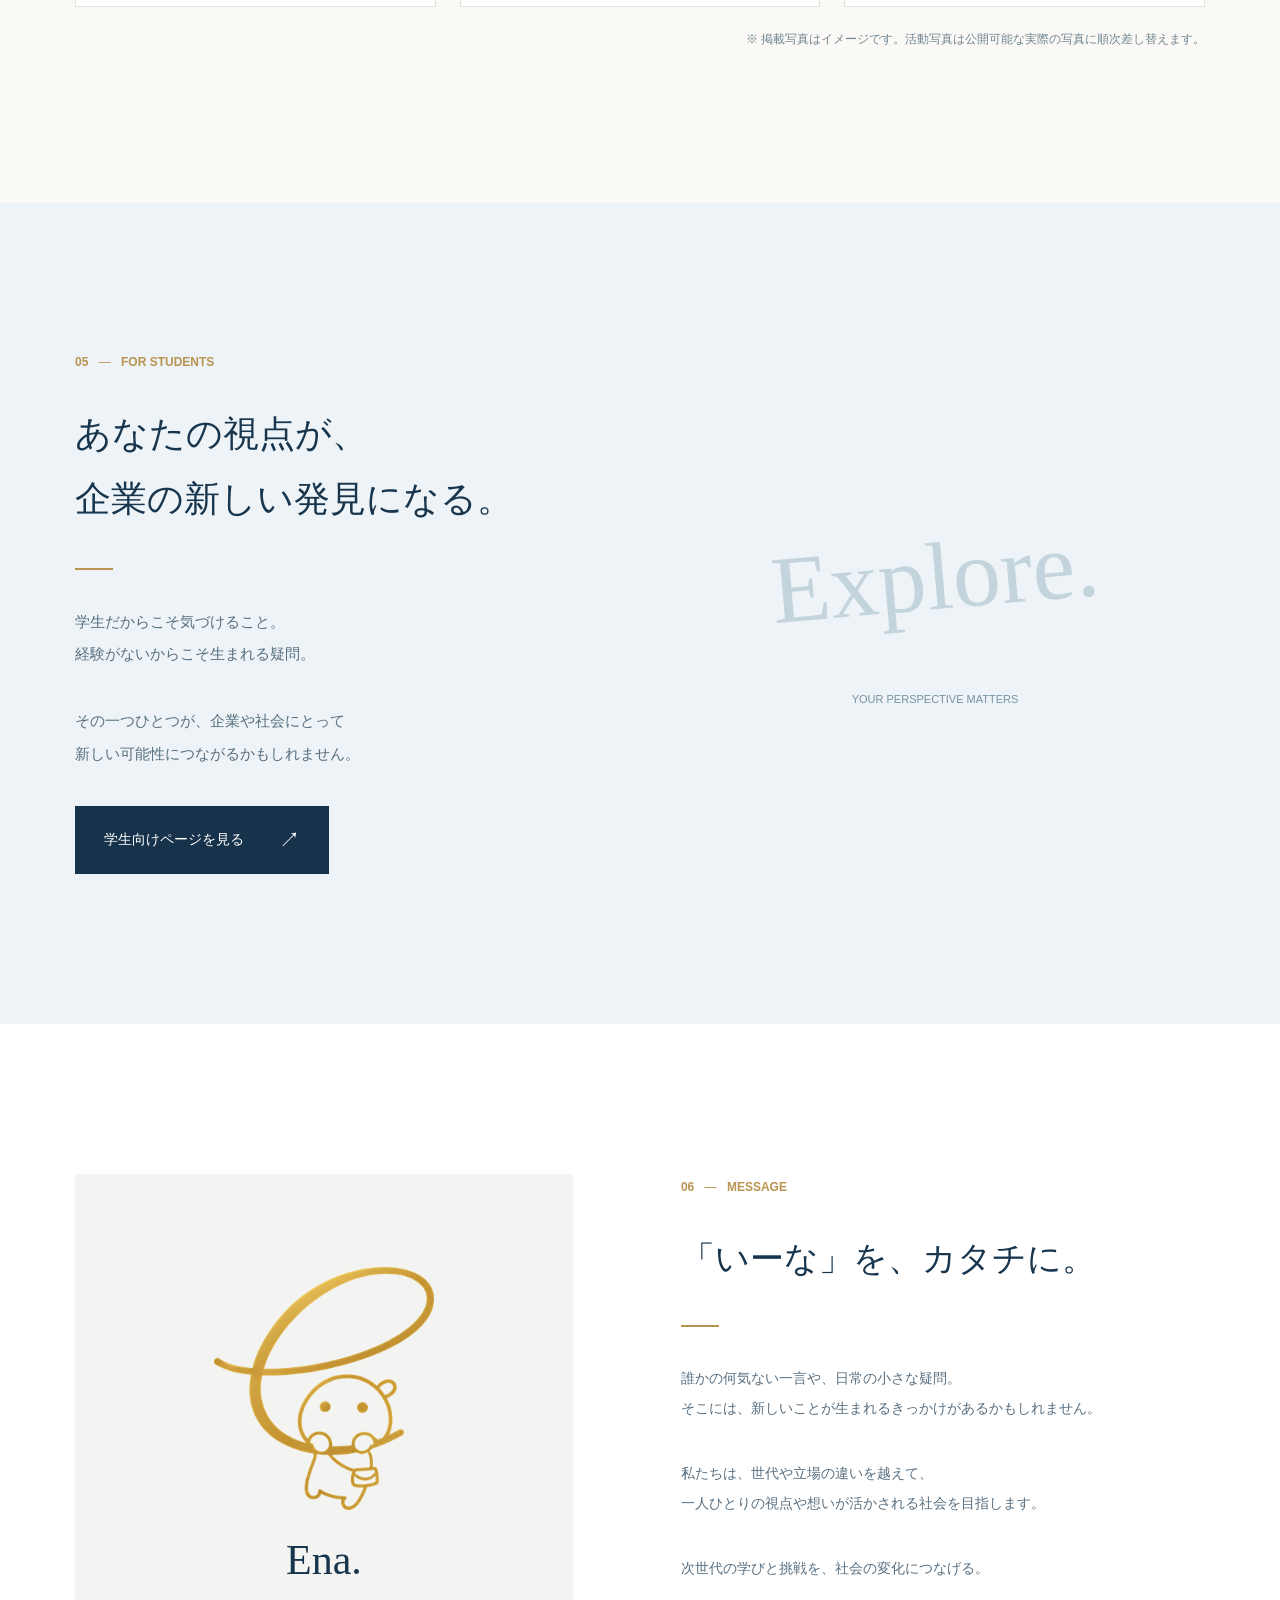
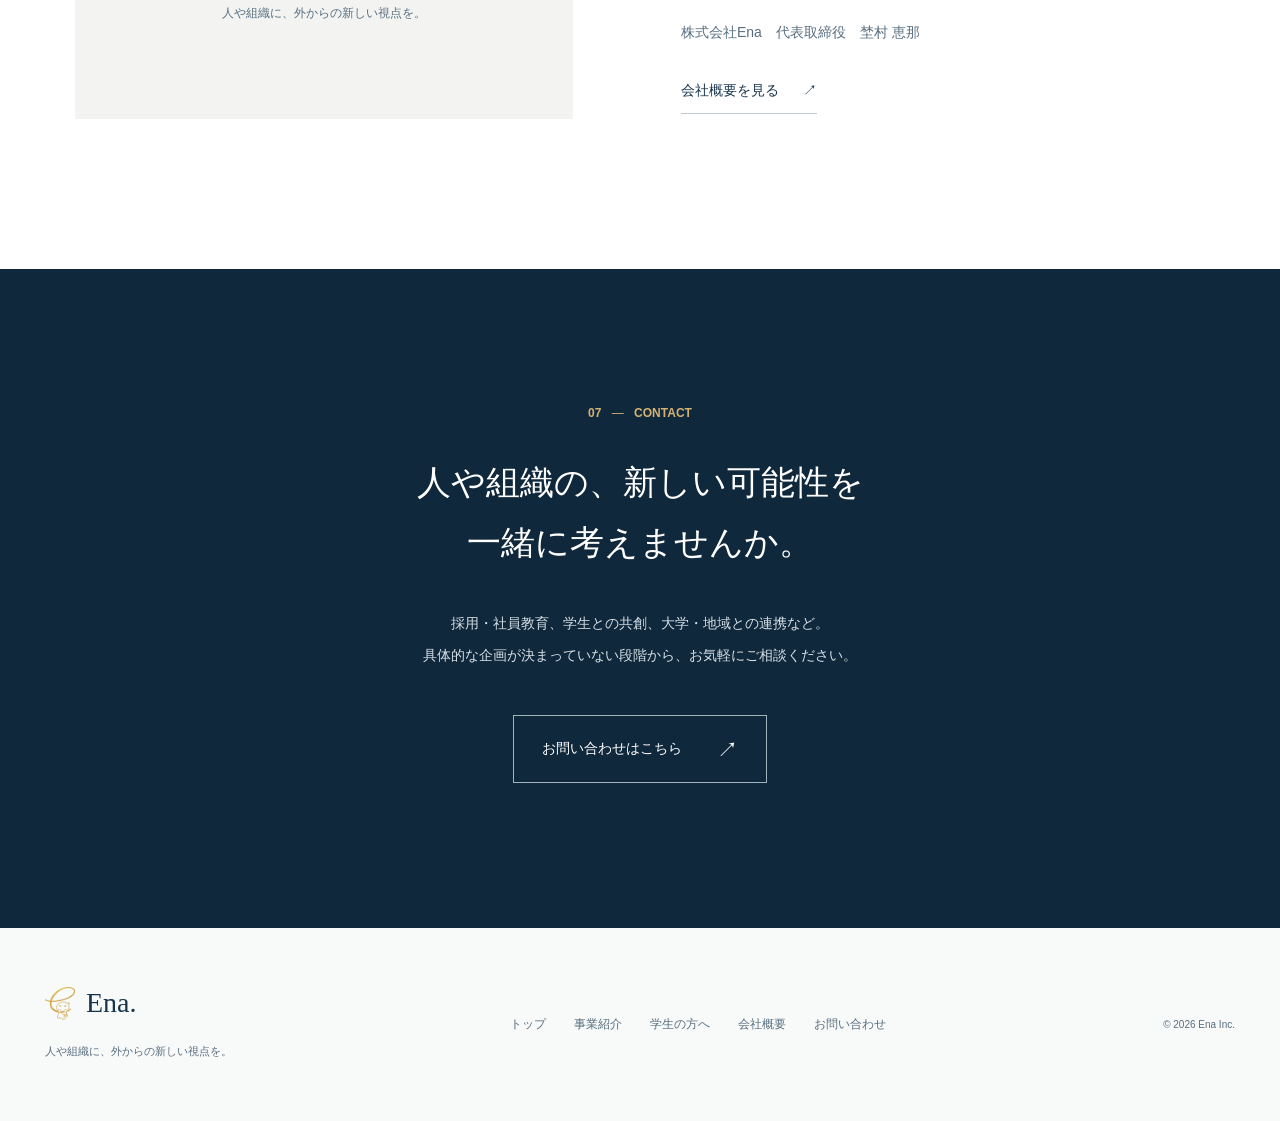
==== commit f19ac0d7: "Redesign Ena website from supplied brand reference" ====
--- a/index.html
+++ b/index.html
@@ -1,109 +1,89 @@
 <!doctype html>
 <html lang="ja">
-  <head>
-    <meta charset="utf-8">
-    <meta name="viewport" content="width=device-width, initial-scale=1">
-    <title>Ena | 次世代視点導入プログラム</title>
-    <meta name="description" content="株式会社Enaの次世代視点導入プログラム。若手アントレ人材の問いを企業の対話と実践につなげます。">
-    <link rel="stylesheet" href="styles.css">
-  </head>
-  <body class="home-page">
-    <header class="site-header">
-      <button class="nav-toggle" type="button" aria-label="メニューを開く" aria-expanded="false">
-        <span></span>
-        <span></span>
-      </button>
-      <nav class="global-nav" aria-label="グローバルナビゲーション">
-        <a href="#home">ホーム</a>
-        <a href="#service">事業内容</a>
-        <a href="/company">会社情報</a>
-        <a class="nav-contact" href="/contact">お問い合わせ</a>
-      </nav>
-    </header>
+<head>
+  <meta charset="utf-8">
+  <meta name="viewport" content="width=device-width, initial-scale=1">
+  <title>株式会社Ena | 人や組織に、外からの新しい視点を。</title>
+  <meta name="description" content="株式会社Enaは、次世代の視点と企業の経験を掛け合わせ、採用・人財育成・組織の課題解決を支援する会社です。学生と社員の対話から、新しい可能性をつくります。">
+  <meta property="og:title" content="株式会社Ena | 人や組織に、外からの新しい視点を。">
+  <meta property="og:description" content="次世代の視点と企業の経験を掛け合わせ、採用・人財育成・組織の課題解決を支援します。">
+  <meta property="og:type" content="website">
+  <meta property="og:url" content="https://e-na.jp/">
+  <meta property="og:image" content="https://e-na.jp/assets/hero-dialogue.webp">
+  <meta name="theme-color" content="#17334b">
+  <link rel="canonical" href="https://e-na.jp/">
+  <link rel="icon" type="image/png" href="/assets/ena-logo.png">
+  <link rel="stylesheet" href="/styles.css">
+  <link rel="preload" as="image" href="/assets/hero-dialogue.webp">
+  <script src="/script.js" defer></script>
+</head>
+<body class="home-page" id="top">
+  <a class="skip-link" href="#main">本文へ移動</a>
+  <header class="site-header">
+    <a class="brand" href="/" aria-label="株式会社Ena トップページ"><img src="/assets/ena-logo.png" alt="" width="38" height="42"><span class="wordmark">Ena.</span><span class="brand-company">株式会社Ena</span></a>
+    <button class="nav-toggle" type="button" aria-label="メニューを開く" aria-expanded="false" aria-controls="global-nav"><span></span><span></span></button>
+    <nav class="global-nav" id="global-nav" aria-label="メインナビゲーション"><a href="#about">私たちについて</a><a href="#service">事業紹介</a><a href="#projects">活動紹介</a><a href="/students">学生の方へ</a><a href="/company">会社概要</a><a class="nav-contact" href="/contact">お問い合わせ <span aria-hidden="true">→</span></a></nav>
+  </header>
+  <main id="main">
+    <section class="hero" id="home" aria-labelledby="hero-title">
+      <div class="hero-media"><img src="/assets/hero-dialogue.webp" width="800" height="800" fetchpriority="high" alt="テーブルを囲み、笑顔で対話する若手と企業の社員"></div>
+      <div class="hero-inner"><div class="hero-copy">
+        <p class="hero-eyebrow">YOUNG PERSPECTIVES × ENTREPRENEURSHIP</p>
+        <h1 id="hero-title">人や組織に、<br>外からの新しい視点を。</h1>
+        <div class="gold-rule" aria-hidden="true"></div>
+        <p class="hero-description">株式会社Enaは、次世代の視点と企業の経験を掛け合わせ、<br class="desktop-break">採用・人財育成・組織の課題解決を支援する会社です。</p>
+        <div class="hero-actions"><a class="button primary" href="#service">事業について知る <span aria-hidden="true">↗</span></a><a class="button secondary" href="/students">学生の方はこちら <span aria-hidden="true">↗</span></a></div>
+      </div><a class="scroll-link" href="#about">SCROLL <span aria-hidden="true">↓</span></a></div>
+    </section>
 
-    <main id="home">
-      <section class="hero section-pad">
-        <div class="hero-copy">
-          <h1><span>未来を担う</span><span>若手の視点が、</span><span class="hero-accent">企業の固定観念を</span><span>打ち破る</span></h1>
-          <div class="hero-bottom">
-            <p class="lead"><span>社内の“当たり前”に風穴をあける、次世代視点の力。</span><span>若手の発想と問いが、企業の未来を動かします。</span></p>
-            <div class="hero-actions">
-              <a class="button primary" href="/contact">資料請求・お問い合わせ</a>
-            </div>
-          </div>
-        </div>
-        <div class="hero-visual" aria-label="付箋を使って意見を共有するワークショップの写真">
-          <picture>
-            <source media="(max-width: 640px)" srcset="assets/hero-workshop-mobile.jpg">
-            <img src="assets/hero-workshop.jpg" alt="">
-          </picture>
-        </div>
-      </section>
+    <section class="about-section section" id="about" aria-labelledby="about-title"><div class="container about-grid">
+      <div><p class="eyebrow">01 <span aria-hidden="true">―</span> ABOUT US</p><h2 id="about-title">異なる視点が出会うことで、<br>新しい可能性が生まれる。</h2><div class="gold-rule" aria-hidden="true"></div><div class="body-copy"><p>企業が培ってきた経験や知識と、<br>学生・若手が持つ自由な発想や素朴な疑問。</p><p>その異なる視点を掛け合わせることで、<br>これまでの当たり前を見つめ直し、<br>新しい気づきと挑戦の機会をつくります。</p></div></div>
+      <figure class="perspectives" aria-label="若手の視点と社員の視点が交わることで新しい可能性が生まれる"><div class="venn"><div class="venn-circle venn-young"><span>若手の視点</span></div><div class="venn-circle venn-company"><span>社員の視点</span></div><p class="venn-center">視点が交わる<br>新しい可能性</p></div><figcaption>DIFFERENT PERSPECTIVES, NEW POSSIBILITIES</figcaption></figure>
+    </div></section>
 
-      <section id="flow" class="problem section-pad">
-        <p class="eyebrow centered">PROBLEM</p>
-        <h2>企業に必要なのは<br>「当たり前を揺さぶる機会」</h2>
-        <div class="process-illustration">
-          <picture>
-            <img src="assets/problem-process.jpg" alt="外部視点に触れ、気づきや問いが生まれ、新たな発想・改善案へつながる3つのステップ">
-          </picture>
-        </div>
-        <p class="problem-copy">社内の当たり前の中から、気づきや問いを生み出すことは簡単ではありません。<br>だからこそ、外部の視点を取り入れ、企業の当たり前を揺さぶる仕組みを提供します。</p>
-      </section>
+    <section class="service-section section" id="service" aria-labelledby="service-title"><div class="container">
+      <p class="eyebrow">02 <span aria-hidden="true">―</span> OUR SERVICE</p>
+      <div class="section-intro"><h2 id="service-title">次世代との対話を、<br>採用と社員教育の<br class="mobile-break">新しい選択肢に。</h2><p>アントレプレナーシップを学ぶ学生と企業の社員が、実際の事業や組織課題をテーマに共創する「次世代視点導入プログラム」を提供しています。</p></div>
+      <div class="service-issues"><h3>こんな課題は<br>ありませんか？</h3><ul><li>自社の魅力が若い世代に伝わらない。</li><li>研修をしても社員の行動が変わらない。</li><li>社内から新しい発想や改善提案が生まれにくい。</li></ul></div>
+      <div class="approach-grid">
+        <article class="approach"><p class="approach-number">01 / RECRUITMENT</p><h3>採用へのアプローチ</h3><p>学生が企業の事業や仕事に触れ、社員との対話を通じて理解を深めます。<br>若い世代が何に魅力を感じるのかを知り、自社の新たな魅力を発見する機会に。</p></article>
+        <article class="approach"><p class="approach-number">02 / LEARNING</p><h3>社員教育へのアプローチ</h3><p>学生の素朴な疑問や率直な意見をきっかけに、既存の前提を見直します。<br>知識を教えるだけでなく、自ら考え改善する姿勢を育む実践型の学びへ。</p></article>
+      </div>
+      <div class="service-bottom"><div><h3>若手人財 × アントレプレナーシップ</h3><p>自ら課題を見つけ、今あるものを活かしながら行動する力を、世代を越えた対話から引き出します。</p></div><a class="button primary" href="/contact?category=service">サービスについて相談する <span aria-hidden="true">↗</span></a></div>
+    </div></section>
 
-      <section id="service" class="service section-narrow">
-        <p class="eyebrow">SERVICE</p>
-        <h2>事業内容</h2>
-        <p class="section-copy">若手アントレ人材の問いと外部視点を、企業の対話・実践・発信の改善につなげます。</p>
-        <div class="service-grid service-grid-two">
-          <article class="service-card">
-            <img src="assets/service-program-new.jpg" alt="固定観念の壁を打ち破り新しい視点に触れる若者たち">
-            <div class="service-body">
-              <h3>次世代視点導入プログラム</h3>
-              <p>若手アントレ人材の問いをきっかけに、社員が自社の当たり前を見直し、自分の考えを言語化し、小さな実践に移すための組織開発プログラムです。<br>若者視点を届けるだけでなく、社内対話と実践伴走を通じて、社員の主体性を引き出します。</p>
-              <a href="/service-program">詳しく見る</a>
-            </div>
-          </article>
-          <article class="service-card">
-            <img src="assets/service-insight.jpg" alt="資料を囲んで意見を出し合う若手メンバー">
-            <div class="service-body">
-              <h3>若手インサイト事業</h3>
-              <p>採用・商品・広報に対して、若手アントレ人材が外部視点から違和感・問い・仮説・改善案を出すサービスです。<br>若者に伝わりにくい表現や見せ方を可視化し、採用ページ、SNS、商品訴求、広報施策の改善に活用できます。</p>
-              <a href="/service-insight">詳しく見る</a>
-            </div>
-          </article>
-        </div>
-      </section>
+    <section class="process-section section" id="process" aria-labelledby="process-title"><div class="container">
+      <p class="eyebrow">03 <span aria-hidden="true">―</span> PROCESS</p><div class="section-intro"><h2 id="process-title">学生と社員の対話を、<br>継続的な変化につなげる。</h2><p>企業ごとの目的に合わせて設計し、<br>対話・振り返り・実践を重ねていきます。</p></div>
+      <ol class="process-grid">
+        <li><span class="step-number">01</span><h3>社外の若手チームを設置</h3><p>テーマに向き合う学生チームを編成。</p></li>
+        <li><span class="step-number">02</span><h3>学生によるテーマ検討</h3><p>率直な疑問やアイデアを整理。</p></li>
+        <li><span class="step-number">03</span><h3>企業との事前打ち合わせ</h3><p>目的やテーマを共有して準備。</p></li>
+        <li><span class="step-number">04</span><h3>社員との対話・意見交換</h3><p>学生と社員の視点を掛け合わせる。</p></li>
+        <li><span class="step-number">05</span><h3>気づきの整理・次の検討</h3><p>新たな発見を次の取り組みに活かす。</p></li>
+        <li><span class="step-number">06</span><h3>継続的な実施</h3><p>実践と改善を重ね、組織に広げる。</p></li>
+      </ol>
+    </div></section>
 
-      <section id="about" class="about">
-        <div class="about-inner">
-          <div class="about-heading">
-            <p class="eyebrow">ABOUT</p>
-            <h2>株式会社Enaについて</h2>
-          </div>
-          <div class="about-image">
-            <img src="assets/about-team.jpg" alt="明るいオフィスを歩きながら対話する若手と社員">
-          </div>
-          <div class="about-content">
-            <p>私たちは、若手の視点を起点に、企業の新しい価値と可能性を生み出すパートナーです。<br>多様な人材と共に、より良い未来の実現を<br>目指します。</p>
-            <a class="button secondary" href="/company">会社情報を見る</a>
-          </div>
-        </div>
-      </section>
+    <section class="projects-section section" id="projects" aria-labelledby="projects-title"><div class="container">
+      <p class="eyebrow">04 <span aria-hidden="true">―</span> PROJECTS</p><h2 id="projects-title">私たちの取り組み</h2><p class="section-description">企業・大学・地域とともに、次世代の学びや挑戦を社会につなげています。</p>
+      <div class="projects-grid">
+        <article class="project"><div class="project-placeholder"><span>大学授業の活動写真<br><small>準備中</small></span></div><div class="project-copy"><p class="project-label">PROJECT 01</p><h3>大学との連携</h3><p>企業のリアルな課題を、<br>学生の学びと挑戦の機会に。</p></div></article>
+        <article class="project"><img class="project-image" src="/assets/project-dialogue.webp" width="350" height="230" alt="企業と若手が対話する場のイメージ"><div class="project-copy"><p class="project-label">PROJECT 02</p><h3>企業との共創活動</h3><p>世代を越えた対話から、<br>新しい気づきや可能性を探ります。</p></div></article>
+        <article class="project"><div class="project-placeholder project-placeholder-event"><span>イベントの活動写真<br><small>準備中</small></span></div><div class="project-copy"><p class="project-label">PROJECT 03</p><h3>イベント・地域との取り組み</h3><p>さまざまな人がつながる、<br>新しい出会いと挑戦の場を。</p></div></article>
+      </div><p class="photo-note">※ 掲載写真はイメージです。活動写真は公開可能な実際の写真に順次差し替えます。</p>
+    </div></section>
 
-    </main>
+    <section class="students-section section" id="students" aria-labelledby="students-title"><div class="container students-inner">
+      <div class="students-copy"><p class="eyebrow">05 <span aria-hidden="true">―</span> FOR STUDENTS</p><h2 id="students-title">あなたの視点が、<br>企業の新しい発見になる。</h2><div class="gold-rule" aria-hidden="true"></div><div class="body-copy"><p>学生だからこそ気づけること。<br>経験がないからこそ生まれる疑問。</p><p>その一つひとつが、企業や社会にとって<br>新しい可能性につながるかもしれません。</p></div><a class="button primary" href="/students">学生向けページを見る <span aria-hidden="true">↗</span></a></div><div class="explore" aria-hidden="true"><span>Explore.</span><p>YOUR PERSPECTIVE MATTERS</p></div>
+    </div></section>
 
-    <footer class="site-footer">
-      <nav aria-label="フッターナビゲーション">
-        <a href="#home">ホーム</a>
-        <a href="#service">事業内容</a>
-        <a href="/company">会社情報</a>
-        <a href="/contact">お問い合わせ</a>
-      </nav>
-      <small>&copy; Ena Inc. All Rights Reserved.</small>
-      <a class="pagetop" href="#home" aria-label="ページトップへ">↑</a>
-    </footer>
+    <section class="message-section section" id="message" aria-labelledby="message-title"><div class="container message-grid">
+      <div class="message-brand"><img src="/assets/ena-logo.png" width="290" height="320" alt="株式会社Enaのロゴ"><span class="wordmark">Ena.</span><p>人や組織に、外からの新しい視点を。</p></div>
+      <div class="message-copy"><p class="eyebrow">06 <span aria-hidden="true">―</span> MESSAGE</p><h2 id="message-title">「いーな」を、カタチに。</h2><div class="gold-rule" aria-hidden="true"></div><div class="body-copy"><p>誰かの何気ない一言や、日常の小さな疑問。<br>そこには、新しいことが生まれるきっかけがあるかもしれません。</p><p>私たちは、世代や立場の違いを越えて、<br>一人ひとりの視点や想いが活かされる社会を目指します。</p><p>次世代の学びと挑戦を、社会の変化につなげる。</p></div><p class="signature">株式会社Ena　代表取締役　<span>埜村 恵那</span></p><a class="text-link" href="/company">会社概要を見る <span aria-hidden="true">↗</span></a></div>
+    </div></section>
 
-    <script src="script.js"></script>
-  </body>
+    <section class="contact-band" id="contact" aria-labelledby="contact-title"><div class="container"><p class="eyebrow">07 <span aria-hidden="true">―</span> CONTACT</p><h2 id="contact-title">人や組織の、新しい可能性を<br>一緒に考えませんか。</h2><p>採用・社員教育、学生との共創、大学・地域との連携など。<br>具体的な企画が決まっていない段階から、お気軽にご相談ください。</p><a class="button light" href="/contact">お問い合わせはこちら <span aria-hidden="true">↗</span></a></div></section>
+  </main>
+  <footer class="site-footer"><div class="footer-brand"><a class="brand" href="/" aria-label="株式会社Ena トップページ"><img src="/assets/ena-logo.png" width="32" height="35" alt=""><span class="wordmark">Ena.</span></a><p>人や組織に、外からの新しい視点を。</p></div><nav aria-label="フッターナビゲーション"><a href="#home">トップ</a><a href="#service">事業紹介</a><a href="/students">学生の方へ</a><a href="/company">会社概要</a><a href="/contact">お問い合わせ</a></nav><small>© 2026 Ena Inc.</small></footer>
+</body>
 </html>
--- a/styles.css
+++ b/styles.css
@@ -1,1848 +1,408 @@
 :root {
-  --orange: #f3a400;
-  --orange-dark: #dd9300;
-  --ink: #171717;
-  --muted: #626262;
-  --line: #e9e5dd;
-  --pale: #fff9ec;
-  --blue-pale: #eaf4fb;
-  --radius: 8px;
-  --shadow: 0 18px 45px rgba(39, 35, 26, .08);
-}
+  --ink: #18354e;
+  --body: #586f80;
+  --navy: #17334b;
+  --gold: #b99350;
+  --pale: #f4f7f8;
+  --line: #d9e2e7;
+  --serif: "Yu Mincho", "Hiragino Mincho ProN", "Noto Serif CJK JP", "MS PMincho", serif;
+  --sans: "Yu Gothic", "Hiragino Kaku Gothic ProN", Meiryo, sans-serif;
+}
+* { box-sizing: border-box; }
+html { scroll-behavior: smooth; scroll-padding-top: 28px; }
+body { margin: 0; color: var(--ink); background: #fff; font-family: var(--sans); font-size: 15px; line-height: 2.15; letter-spacing: 0; overflow-wrap: anywhere; }
+button, input, select, textarea { font: inherit; letter-spacing: 0; }
+a { color: inherit; text-decoration: none; }
+button, a, input, select, textarea, summary { touch-action: manipulation; -webkit-tap-highlight-color: transparent; }
+a, button { transition: color .2s, background-color .2s, border-color .2s; }
+a:hover { color: var(--gold); }
+:focus-visible { outline: 2px solid var(--gold); outline-offset: 5px; }
+img { display: block; max-width: 100%; height: auto; }
+h1, h2, h3, p, figure { margin: 0; }
+h1, h2, h3 { font-family: var(--serif); font-weight: 400; overflow-wrap: normal; line-break: strict; }
+h2 { font-size: 36px; line-height: 1.8; }
+h3 { font-size: 24px; line-height: 1.7; }
+ul, ol { margin: 0; padding: 0; }
+p { color: var(--body); }
+[hidden] { display: none !important; }
+.container, .section-narrow, .section-pad { width: min(1130px, calc(100% - 80px)); margin-inline: auto; }
+.section { padding-block: 150px; }
+.eyebrow { color: var(--gold); font-size: 12px; font-weight: 700; line-height: 1.6; margin-bottom: 30px; }
+.eyebrow span { margin-inline: 7px; font-weight: 400; }
+.gold-rule { width: 38px; height: 2px; background: var(--gold); margin-block: 36px; }
+.body-copy p + p { margin-top: 35px; }
+.button { display: inline-flex; align-items: center; justify-content: space-between; gap: 35px; min-height: 68px; padding: 16px 28px; border: 1px solid var(--navy); border-radius: 0; color: var(--ink); font-size: 14px; line-height: 1.7; cursor: pointer; }
+.button span { flex: 0 0 auto; font-size: 21px; line-height: 1; }
+.button.primary { color: #fff; background: var(--navy); }
+.button.primary:hover { background: #2b4e66; border-color: #2b4e66; }
+.button.secondary { background: transparent; }
+.button.secondary:hover { background: #eaf0f3; color: var(--ink); }
+.button.light { color: #fff; border-color: #a1b3bf; background: transparent; }
+.button.light:hover { background: #fff; color: var(--navy); }
+.text-link { display: inline-flex; align-items: center; gap: 24px; border-bottom: 1px solid #bbc9d2; padding-block: 8px; font-size: 14px; }
+.skip-link { position: absolute; top: -100px; left: 16px; z-index: 20; background: #fff; padding: 8px 16px; }
+.skip-link:focus { top: 8px; }
+.site-header { height: 88px; padding-inline: max(32px, calc((100% - 1290px) / 2)); display: flex; align-items: center; justify-content: space-between; gap: 32px; position: relative; z-index: 10; border-bottom: 1px solid #edf0f2; background: #fff; }
+.brand { display: inline-flex; align-items: center; gap: 11px; flex-shrink: 0; }
+.brand > img { width: 36px; height: 42px; object-fit: contain; }
+.wordmark { font-family: Georgia, "Times New Roman", serif; font-size: 34px; line-height: 1; color: var(--ink); }
+.brand-company { font-size: 11px; margin-left: 2px; }
+.global-nav { display: flex; align-items: center; gap: 33px; font-size: 13px; line-height: 1.5; }
+.global-nav > a { white-space: nowrap; padding-block: 14px; }
+.global-nav .nav-contact { background: var(--navy); color: #fff; padding: 15px 21px; }
+.nav-contact:hover { background: #2b4e66; }
+.nav-toggle { display: none; }
+.hero { position: relative; min-height: 800px; background: #f6f9fa; overflow: clip; }
+.hero-media { position: absolute; top: 0; right: 0; height: 100%; width: 56%; }
+.hero-media img { width: 100%; height: 100%; object-fit: cover; }
+.hero-media::after { content: ""; position: absolute; inset: 0; background: linear-gradient(90deg, #f6f9fa 0%, transparent 25%); pointer-events: none; }
+.hero-inner { max-width: 1200px; width: calc(100% - 80px); margin-inline: auto; min-height: 800px; position: relative; padding-top: 167px; padding-bottom: 120px; }
+.hero-copy { position: relative; width: 590px; max-width: 54%; animation: arrive 1.3s ease-out both; }
+.hero-eyebrow { color: #7394a8; font-size: 12px; font-weight: 700; margin-bottom: 42px; }
+.hero h1 { font-size: 48px; line-height: 1.7; white-space: nowrap; }
+.hero .gold-rule { margin-block: 35px; }
+.hero-description { font-size: 15px; line-height: 2.2; }
+.hero-actions { display: flex; gap: 13px; margin-top: 44px; }
+.hero-actions .button { min-width: 242px; }
+.scroll-link { position: absolute; left: 0; bottom: 44px; color: #557c92; font-size: 10px; }
+.scroll-link span { margin-left: 22px; font-size: 18px; }
+.about-section { padding-block: 175px 180px; }
+.about-grid { display: grid; grid-template-columns: 1.1fr 1fr; align-items: center; gap: 85px; }
+.perspectives { min-width: 0; }
+.venn { position: relative; width: 440px; max-width: 100%; height: 300px; margin-inline: auto; }
+.venn-circle { position: absolute; top: 0; width: 62%; height: 90%; border: 1px solid; border-radius: 50%; display: flex; align-items: center; }
+.venn-young { left: 0; background: #8caec714; border-color: #bdcfde; justify-content: flex-start; }
+.venn-company { right: 0; background: #c9b18317; border-color: #dfcfaf; justify-content: flex-end; }
+.venn-circle span { width: 57%; text-align: center; font-size: 14px; padding-bottom: 2px; }
+.venn-center { position: absolute; left: 31%; top: 32%; width: 38%; color: #66869c; font-size: 15px; text-align: center; line-height: 2; }
+.perspectives figcaption { margin-top: 32px; text-align: center; color: #788f9f; font-size: 10px; }
+.service-section { background: var(--pale); }
+.section-intro { display: flex; align-items: flex-end; justify-content: space-between; gap: 60px; }
+.section-intro h2 { flex: 0 1 620px; }
+.section-intro > p { max-width: 450px; flex: 0 1 450px; padding-bottom: 4px; }
+.service-issues { margin-top: 75px; background: #fff; border-left: 3px solid var(--gold); padding: 42px 50px; display: grid; grid-template-columns: 210px 1fr; gap: 42px; align-items: center; }
+.service-issues h3 { font-size: 24px; }
+.service-issues ul { list-style: none; color: var(--body); line-height: 2.3; }
+.approach-grid { display: grid; grid-template-columns: 1fr 1fr; gap: 22px; margin-top: 65px; }
+.approach { background: #fff; border: 1px solid #dde5ea; padding: 45px; min-width: 0; }
+.approach-number { color: #a1bacb; font-family: Georgia, serif; font-size: 31px; line-height: 1.5; margin-bottom: 24px; }
+.approach h3 { margin-bottom: 24px; font-size: 28px; }
+.service-bottom { display: flex; align-items: center; justify-content: space-between; gap: 40px; margin-top: 58px; }
+.service-bottom h3 { font-family: var(--sans); font-size: 15px; font-weight: 700; margin-bottom: 7px; }
+.service-bottom p { font-size: 14px; }
+.service-bottom .button { min-width: 304px; flex-shrink: 0; }
+.process-section .section-intro > p { flex: 0 0 auto; }
+.process-grid { display: grid; grid-template-columns: repeat(3, minmax(0, 1fr)); column-gap: 52px; row-gap: 80px; list-style: none; margin-top: 80px; }
+.process-grid li { position: relative; border-top: 1px solid #b3c6d4; padding-top: 23px; }
+.step-number { display: block; color: var(--gold); font-family: Georgia, serif; font-size: 36px; line-height: 1.5; margin-bottom: 12px; }
+.process-grid h3 { font-size: 21px; margin-bottom: 10px; }
+.process-grid p { font-size: 13px; }
+.process-grid li:not(:nth-child(3n))::after { content: "→"; position: absolute; right: -37px; top: 58px; color: #9fb7c6; font-size: 23px; }
+.projects-section { background: #faf9f6; }
+.section-description { margin-top: 22px; }
+.projects-grid { display: grid; grid-template-columns: repeat(3, minmax(0, 1fr)); gap: 24px; margin-top: 65px; }
+.project { background: #fff; border: 1px solid #e3e2db; min-width: 0; }
+.project-image, .project-placeholder { width: 100%; aspect-ratio: 1.45; object-fit: cover; }
+.project-placeholder { background: #e8eff2; display: grid; place-items: center; padding: 24px; }
+.project-placeholder-event { background: #eeede8; }
+.project-placeholder span { border: 1px solid #b5c5cf; padding: 12px 20px; color: #637f90; font-family: var(--serif); text-align: center; font-size: 18px; line-height: 1.8; }
+.project-placeholder small { font-family: var(--sans); font-size: 12px; }
+.project-copy { padding: 32px 30px 40px; }
+.project-label { color: var(--gold); font-size: 11px; margin-bottom: 12px; }
+.project h3 { font-size: 22px; margin-bottom: 16px; }
+.project-copy > p:last-child { font-size: 14px; }
+.photo-note { font-size: 12px; text-align: right; margin-top: 20px; color: #708591; }
+.students-section { background: #edf3f6; overflow: clip; }
+.students-inner { display: grid; grid-template-columns: 1fr 1fr; gap: 50px; align-items: center; }
+.students-copy { position: relative; z-index: 1; }
+.students-copy .button { margin-top: 36px; }
+.explore { color: #c4d4dd; text-align: center; }
+.explore > span { font-family: Georgia, serif; font-size: 96px; display: block; line-height: 1.3; transform: rotate(-5deg); }
+.explore > p { font-size: 11px; color: #7792a3; margin-top: 48px; }
+.message-grid { display: grid; grid-template-columns: .95fr 1fr; align-items: center; gap: 108px; }
+.message-brand { min-height: 545px; background: #f3f4f2; display: flex; flex-direction: column; align-items: center; justify-content: center; padding: 48px; }
+.message-brand > img { width: 220px; height: 245px; object-fit: contain; margin-bottom: 28px; }
+.message-brand > .wordmark { font-size: 42px; }
+.message-brand p { font-size: 12px; margin-top: 20px; text-align: center; }
+.message-copy h2 { font-size: 34px; }
+.message-copy .body-copy { font-size: 14px; }
+.signature { margin-top: 34px; font-size: 14px; }
+.signature span { white-space: nowrap; }
+.message-copy .text-link { margin-top: 20px; }
+.contact-band { background: #10283c; text-align: center; padding-block: 135px 145px; }
+.contact-band h2 { color: #fff; font-size: 34px; line-height: 1.75; }
+.contact-band .eyebrow { color: #d4b271; }
+.contact-band .container > p:not(.eyebrow) { color: #d5e0e7; margin-top: 35px; font-size: 14px; line-height: 2.3; }
+.contact-band .button { margin-top: 44px; }
+.site-footer { background: #f8f9f9; padding: 58px max(40px, calc((100% - 1190px) / 2)); display: flex; align-items: center; justify-content: space-between; gap: 40px; color: var(--body); }
+.footer-brand .wordmark { font-size: 28px; }
+.footer-brand .brand > img { width: 30px; height: 34px; }
+.footer-brand > p { font-size: 11px; margin-top: 8px; }
+.site-footer nav { display: flex; gap: 28px; font-size: 12px; }
+.site-footer small { font-size: 10px; white-space: nowrap; }
+.mobile-break { display: none; }
+@keyframes arrive { from { opacity: 0; transform: translateY(12px); } to { opacity: 1; transform: translateY(0); } }
 
-* {
-  box-sizing: border-box;
-}
+/* Detail pages retain their content and share the refreshed visual system. */
+.page-hero, .detail-hero { max-width: 1280px; width: calc(100% - 80px); margin-inline: auto; padding-block: 100px; display: grid; grid-template-columns: 1fr 1fr; align-items: center; gap: 70px; }
+.page-hero h1, .detail-hero h1, .contact h1 { font-size: 42px; line-height: 1.65; margin-bottom: 28px; }
+.page-hero-image img, .detail-hero-image img { width: 100%; aspect-ratio: 1.2; object-fit: cover; }
+.detail-label { color: var(--gold); font-size: 13px; margin-bottom: 25px; }
+.detail-hero .button { margin-top: 32px; }
+.company-message, .company-values, .company-profile, .company-cta, .detail-section, .detail-cta { padding-block: 80px; }
+.company-message p:not(.eyebrow) { margin-top: 25px; }
+.company-values { display: grid; grid-template-columns: repeat(3, 1fr); gap: 42px; }
+.value-item { border-top: 1px solid var(--line); padding-top: 22px; }
+.value-item > span, .concern-card > span, .step-card > span { display: block; font-family: Georgia, serif; font-size: 30px; color: var(--gold); margin-bottom: 10px; }
+.value-item h3 { font-size: 23px; margin-bottom: 18px; }
+.profile-list { margin: 36px 0 0; }
+.profile-list > div { display: grid; grid-template-columns: 180px 1fr; padding: 24px 12px; border-top: 1px solid var(--line); }
+.profile-list > div:last-child { border-bottom: 1px solid var(--line); }
+.profile-list dt { font-weight: 700; }
+.profile-list dd { margin: 0; color: var(--body); }
+.profile-list a { text-decoration: underline; text-underline-offset: 4px; }
+.company-cta, .detail-cta { text-align: center; }
+.company-cta h2, .detail-cta h2 { font-size: 30px; }
+.company-cta p:not(.eyebrow), .detail-cta p { margin-block: 20px 32px; }
+.detail-heading { margin-bottom: 45px; text-align: center; }
+.centered { text-align: center; }
+.concern-grid, .step-grid { display: grid; grid-template-columns: repeat(4, minmax(0, 1fr)); gap: 26px; }
+.concern-card, .step-card { border-top: 1px solid var(--line); padding-top: 24px; }
+.concern-card h3, .step-card h3 { font-family: var(--sans); font-size: 18px; font-weight: 600; margin-bottom: 15px; }
+.step-card p { font-size: 14px; }
+.detail-note { margin-top: 35px; text-align: center; }
+.detail-feature { background: var(--pale); padding-block: 80px; }
+.detail-feature-inner { width: min(1130px, calc(100% - 80px)); margin-inline: auto; display: grid; grid-template-columns: 1fr 1.2fr; gap: 65px; align-items: center; }
+.detail-feature-image img { aspect-ratio: 1.15; width: 100%; object-fit: cover; }
+.detail-feature-copy > p:not(.eyebrow) { margin-top: 22px; }
+.question-list { display: grid; gap: 14px; margin-top: 28px; }
+.question-list > span { border-left: 2px solid var(--gold); padding-left: 18px; }
+.detail-outcome { width: min(1130px, calc(100% - 80px)); margin-inline: auto; padding-block: 80px; display: grid; grid-template-columns: 1fr 1fr; gap: 60px; align-items: center; }
+.detail-outcome > div > p:last-child { margin-top: 24px; }
+.detail-outcome img { width: 100%; aspect-ratio: 1.4; object-fit: cover; }
+.contact-page { max-width: 860px; padding-block: 90px 120px; }
+.contact-head { margin-bottom: 45px; }
+.contact-head > p:last-child { margin-top: 18px; }
+.contact-direct { padding: 22px 28px; background: var(--pale); margin-bottom: 42px; }
+.contact-direct a { text-decoration: underline; text-underline-offset: 4px; }
+.contact-direct p { font-size: 14px; }
+.form-grid { display: grid; grid-template-columns: 1fr 1fr; gap: 28px; }
+.form-grid label { display: flex; flex-direction: column; gap: 8px; min-width: 0; }
+.form-grid .full { grid-column: 1 / -1; }
+.form-grid label > span { font-weight: 600; }
+.form-grid em { font-style: normal; font-size: 11px; color: var(--body); border: 1px solid #bdcbd5; padding: 2px 6px; margin-left: 8px; }
+input:not([type="checkbox"]), select, textarea { width: 100%; padding: 12px 14px; color: var(--ink); background: #fff; border: 1px solid #b8c8d3; border-radius: 0; min-height: 49px; font-size: 16px; }
+textarea { resize: vertical; }
+.privacy-note { margin-top: 32px; padding: 22px 26px; border: 1px solid var(--line); }
+.privacy-note summary { cursor: pointer; font-size: 14px; }
+.privacy-note p { margin-top: 18px; font-size: 13px; }
+.agree { display: flex; gap: 12px; align-items: baseline; margin-top: 25px; font-size: 14px; }
+.agree input { width: 18px; height: 18px; accent-color: var(--navy); flex-shrink: 0; }
+.form-action { margin-top: 30px; }
+.form-action p { margin-top: 16px; font-size: 13px; }
+.pagetop { display: none; }
+.student-detail { padding-block: 85px; }
+.student-detail .section-description { max-width: 700px; }
+.student-points { display: grid; grid-template-columns: repeat(3, minmax(0, 1fr)); gap: 40px; margin-top: 50px; }
+.student-points article { padding-top: 25px; border-top: 1px solid var(--line); }
+.student-points h3 { font-size: 24px; margin-bottom: 20px; }
+.faq { margin-top: 35px; }
+.faq details { border-top: 1px solid var(--line); padding-block: 22px; }
+.faq details:last-child { border-bottom: 1px solid var(--line); }
+.faq summary { cursor: pointer; font-weight: 600; }
+.faq details p { margin-top: 16px; }
 
-html {
-  scroll-behavior: smooth;
-}
-
-body {
-  margin: 0;
-  overflow-x: hidden;
-  color: var(--ink);
-  background:
-    radial-gradient(circle at 96% 22%, rgba(244, 183, 53, .18) 0 90px, transparent 92px),
-    radial-gradient(circle at 5% 53%, rgba(244, 183, 53, .13) 0 48px, transparent 50px),
-    #fff;
-  font-family: "Yu Gothic", "Hiragino Kaku Gothic ProN", Meiryo, system-ui, sans-serif;
-  line-height: 1.8;
-  letter-spacing: 0;
-}
-
-img {
-  display: block;
-  max-width: 100%;
-}
-
-a {
-  color: inherit;
-  text-decoration: none;
-}
-
-.site-header {
-  position: sticky;
-  top: 0;
-  z-index: 20;
-  display: flex;
-  align-items: center;
-  justify-content: flex-end;
-  gap: 30px;
-  width: min(100% - 64px, 1220px);
-  margin: 0 auto;
-  padding: 28px 0 18px;
-  background: rgba(255, 255, 255, .84);
-  backdrop-filter: blur(18px);
-}
-
-.home-page .site-header {
-  position: fixed;
-  left: 50%;
-  margin: 0;
-  opacity: 0;
-  pointer-events: none;
-  transform: translate(-50%, calc(-100% - 16px));
-  transition: opacity .25s ease, transform .35s ease;
-}
-
-.home-page .site-header.is-visible {
-  opacity: 1;
-  pointer-events: auto;
-  transform: translate(-50%, 0);
-}
-
-.brand {
-  display: inline-flex;
-  align-items: center;
-  gap: 12px;
-  font-size: 30px;
-  font-weight: 500;
-  line-height: 1;
-}
-
-.brand-mark {
-  position: relative;
-  width: 28px;
-  height: 28px;
-  border: 3px solid var(--orange);
-  border-radius: 50%;
-}
-
-.brand-mark::before,
-.brand-mark::after {
-  position: absolute;
-  content: "";
-  width: 20px;
-  height: 20px;
-  border: 3px solid var(--orange);
-  border-radius: 50%;
-}
-
-.brand-mark::before {
-  left: -10px;
-  top: 7px;
-}
-
-.brand-mark::after {
-  right: -8px;
-  top: 10px;
-}
-
-.global-nav,
-.site-footer nav {
-  display: flex;
-  align-items: center;
-  gap: clamp(18px, 3vw, 42px);
-  font-size: 13px;
-  font-weight: 700;
-}
-
-.global-nav a,
-.site-footer nav a {
-  white-space: nowrap;
-}
-
-.nav-contact {
-  display: inline-flex;
-  align-items: center;
-  min-height: 42px;
-  padding: 0 22px;
-  color: #fff;
-  background: var(--orange);
-  border-radius: 999px;
-}
-
-.nav-contact::before {
-  content: "✉";
-  margin-right: 8px;
-  font-size: 12px;
-}
-
-.nav-toggle {
-  display: none;
-}
-
-.section-pad {
-  width: min(100% - 64px, 1220px);
-  margin: 0 auto;
-}
-
-.section-narrow {
-  width: min(100% - 64px, 1040px);
-  margin: 0 auto;
-}
-
-.hero {
-  position: relative;
-  display: flex;
-  align-items: stretch;
-  width: 100%;
-  min-height: 100svh;
-  padding: 0;
-  overflow: hidden;
-}
-
-.hero-copy {
-  position: relative;
-  z-index: 2;
-  display: flex;
-  flex-direction: column;
-  justify-content: space-between;
-  width: 100%;
-  max-width: none;
-  min-height: 100svh;
-  padding: 64px 48px 56px clamp(48px, 7vw, 120px);
-}
-
-.hero-copy::before {
-  display: none;
-}
-
-.eyebrow,
-.small-label {
-  margin: 0 0 22px;
-  color: var(--orange);
-  font-size: 13px;
-  font-weight: 800;
-}
-
-.hero h1 {
-  width: 690px;
-  max-width: none;
-  margin: 0;
-  font-family: "Yu Mincho", "Hiragino Mincho ProN", serif;
-  font-size: 50px;
-  font-weight: 800;
-  line-height: 1.55;
-  text-shadow: 0 1px 12px rgba(255, 255, 255, .95), 0 1px 2px rgba(255, 255, 255, .9);
-  animation: hero-title-fade 1.4s ease-out both;
-}
-
-.hero h1 span {
-  display: block;
-}
-
-@keyframes hero-title-fade {
-  from {
-    opacity: 0;
-    filter: blur(4px);
-    transform: translateY(10px);
-  }
-
-  to {
-    opacity: 1;
-    filter: blur(0);
-    transform: translateY(0);
-  }
-}
-
-.lead {
-  position: relative;
-  width: 600px;
-  margin: 0 0 24px;
-  color: #333;
-  font-size: 16px;
-  font-weight: 600;
-}
-
-.lead span {
-  display: block;
-}
-
-.hero-bottom {
-  position: absolute;
-  left: 32px;
-  bottom: 36px;
-  z-index: 1;
-  width: 650px;
-  max-width: 100%;
-  padding: 12px 18px;
-}
-
-.hero-bottom::before {
-  position: absolute;
-  inset: -6px -24px -6px -20px;
-  z-index: -1;
-  content: "";
-  background: linear-gradient(to right, rgba(255, 255, 255, .7) 0%, rgba(255, 255, 255, .46) 72%, rgba(255, 255, 255, 0) 100%);
-  -webkit-backdrop-filter: blur(4px);
-  backdrop-filter: blur(4px);
-}
-
-.hero-actions {
-  position: relative;
-  display: flex;
-  flex-wrap: wrap;
-  gap: 18px;
-}
-
-.button {
-  display: inline-flex;
-  align-items: center;
-  justify-content: center;
-  min-width: 230px;
-  min-height: 50px;
-  padding: 0 24px;
-  border-radius: 999px;
-  border: 1px solid var(--orange);
-  font-size: 13px;
-  font-weight: 800;
-  transition: transform .2s ease, box-shadow .2s ease, background .2s ease;
-}
-
-.button::after,
-.text-link::after,
-.service-body a::after,
-.news-row::after {
-  content: "›";
-  margin-left: 14px;
-  font-size: 18px;
-  line-height: 1;
-}
-
-.button:hover,
-.article-card:hover,
-.service-card:hover {
-  transform: translateY(-2px);
-}
-
-.primary {
-  color: #fff;
-  background: var(--orange);
-  box-shadow: 0 12px 24px rgba(243, 164, 0, .22);
-}
-
-.secondary {
-  background: #fff;
-}
-
-.hero-visual {
-  position: absolute;
-  inset: 0;
-  z-index: 0;
-  isolation: isolate;
-  width: 100%;
-  height: 100svh;
-  margin-left: 0;
-}
-
-.hero-visual img {
-  width: 100%;
-  height: 100%;
-  min-height: 0;
-  object-fit: cover;
-  object-position: center;
-  border-radius: 0;
-  box-shadow: none;
-  -webkit-mask-image: none;
-  mask-image: none;
-}
-
-.hero-visual picture {
-  display: block;
-  width: 100%;
-  height: 100%;
-}
-
-@media (max-width: 1200px) and (min-width: 981px) {
-  .hero h1 {
-    width: 620px;
-    font-size: 46px;
-  }
-
-  .hero-copy {
-    padding: 56px 32px 48px 48px;
-  }
-}
-
-.section-head {
-  display: flex;
-  align-items: end;
-  justify-content: space-between;
-  gap: 20px;
-  margin-bottom: 30px;
-}
-
-h2 {
-  margin: 0;
-  font-size: clamp(26px, 3vw, 36px);
-  line-height: 1.55;
-}
-
-h1,
-h2,
-h3,
-p {
-  line-break: strict;
-  text-wrap: pretty;
-}
-
-.mobile-break {
-  display: none;
-}
-
-.section-head h2::after,
-.service > h2::after,
-.problem h2::after {
-  display: block;
-  width: 24px;
-  height: 2px;
-  margin-top: 12px;
-  background: var(--orange);
-  content: "";
-}
-
-.text-link {
-  font-size: 13px;
-  font-weight: 800;
-}
-
-.news {
-  padding: 30px 0 72px;
-}
-
-.news-list {
-  border-top: 1px solid var(--line);
-}
-
-.news-row {
-  display: grid;
-  grid-template-columns: 125px 130px minmax(0, 1fr) 18px;
-  align-items: center;
-  gap: 20px;
-  min-height: 72px;
-  border-bottom: 1px solid var(--line);
-  font-size: 14px;
-}
-
-.news-row time,
-.article-card time {
-  color: #555;
-  font-size: 12px;
-  font-weight: 700;
-}
-
-.news-row strong {
-  font-size: 15px;
-}
-
-.tag {
-  display: inline-flex;
-  align-items: center;
-  justify-content: center;
-  width: fit-content;
-  min-width: 76px;
-  min-height: 20px;
-  padding: 0 12px;
-  border-radius: 999px;
-  font-size: 10px;
-  font-weight: 800;
-}
-
-.tag.blue {
-  background: var(--blue-pale);
-  color: #69889a;
-}
-
-.tag.gray {
-  background: #f0f0ef;
-  color: #858585;
-}
-
-.blog {
-  padding: 0 0 98px;
-}
-
-.article-grid {
-  display: grid;
-  grid-template-columns: repeat(4, minmax(0, 1fr));
-  gap: 30px;
-}
-
-.article-card {
-  transition: transform .2s ease;
-}
-
-.article-card img {
-  width: 100%;
-  aspect-ratio: 1.85 / 1;
-  object-fit: cover;
-  border-radius: var(--radius);
-}
-
-.article-card h3 {
-  min-height: 58px;
-  margin: 16px 0 10px;
-  font-size: 14px;
-  line-height: 1.65;
-}
-
-.article-card p {
-  display: flex;
-  align-items: center;
-  gap: 14px;
-  margin: 0;
-}
-
-.problem {
-  position: relative;
-  overflow: hidden;
-  padding: 80px 0 54px;
-  text-align: center;
-}
-
-.problem::before {
-  position: absolute;
-  right: -100px;
-  top: 80px;
-  width: 260px;
-  height: 260px;
-  border: 1px solid rgba(243, 164, 0, .25);
-  border-radius: 50%;
-  box-shadow: 0 0 0 24px #fff, 0 0 0 25px rgba(243, 164, 0, .18), 0 0 0 50px #fff, 0 0 0 51px rgba(243, 164, 0, .14);
-  display: none;
-  content: "";
-}
-
-.process-illustration {
-  position: relative;
-  width: min(100%, 1120px);
-  margin: 42px auto 30px;
-}
-
-.process-illustration img {
-  width: 100%;
-}
-
-.centered {
-  margin-bottom: 8px;
-  text-align: center;
-}
-
-.problem h2 {
-  font-family: "Yu Mincho", "Hiragino Mincho ProN", serif;
-  font-size: clamp(27px, 3.2vw, 40px);
-}
-
-.problem h2::after {
-  margin-right: auto;
-  margin-left: auto;
-}
-
-.process {
-  display: grid;
-  grid-template-columns: 180px 36px 180px 36px 180px;
-  align-items: center;
-  justify-content: center;
-  gap: 18px;
-  margin: 58px 0 34px;
-}
-
-.process-item {
-  position: relative;
-  display: grid;
-  place-items: center;
-  width: 180px;
-  height: 180px;
-  border: 1px solid var(--line);
-  border-radius: 50%;
-  background: rgba(255, 255, 255, .86);
-}
-
-.step {
-  position: absolute;
-  left: 0;
-  top: 0;
-  display: grid;
-  place-items: center;
-  width: 42px;
-  height: 42px;
-  color: var(--orange);
-  background: #fff;
-  border: 1px solid var(--orange);
-  border-radius: 50%;
-  font-size: 13px;
-  font-weight: 800;
-}
-
-.icon {
-  width: 44px;
-  height: 44px;
-  margin-bottom: 12px;
-  border: 2px solid #222;
-  border-radius: 50%;
-}
-
-.bulb {
-  border-radius: 46% 46% 50% 50%;
-  box-shadow: inset 0 -12px 0 -8px #222;
-}
-
-.question::before {
-  display: block;
-  content: "?";
-  font-size: 30px;
-  line-height: 40px;
-}
-
-.chart {
-  border: 0;
-  background:
-    linear-gradient(#222, #222) 8px 29px / 6px 12px no-repeat,
-    linear-gradient(#222, #222) 20px 21px / 6px 20px no-repeat,
-    linear-gradient(#222, #222) 32px 12px / 6px 29px no-repeat;
-}
-
-.process-arrow {
-  width: 26px;
-  height: 1px;
-  background: var(--orange);
-}
-
-.process-arrow::after {
-  display: block;
-  width: 8px;
-  height: 8px;
-  margin: -4px 0 0 auto;
-  border-top: 1px solid var(--orange);
-  border-right: 1px solid var(--orange);
-  transform: rotate(45deg);
-  content: "";
-}
-
-.problem-copy {
-  max-width: 780px;
-  margin: 0 auto;
-  color: #4a4a4a;
-  font-weight: 600;
-}
-
-.service {
-  padding: 38px 0 110px;
-}
-
-.section-copy {
-  max-width: 650px;
-  margin: 22px 0 34px;
-  color: var(--muted);
-  font-weight: 600;
-}
-
-.service-grid {
-  display: grid;
-  grid-template-columns: repeat(3, minmax(0, 1fr));
-  gap: 34px;
-  margin-top: 34px;
-}
-
-.service-grid-two {
-  grid-template-columns: repeat(2, minmax(0, 1fr));
-}
-
-.service-card {
-  overflow: hidden;
-  background: #fff;
-  border: 1px solid var(--line);
-  border-radius: var(--radius);
-  box-shadow: var(--shadow);
-  transition: transform .2s ease;
-}
-
-.service-card img {
-  width: 100%;
-  aspect-ratio: 1.55 / 1;
-  object-fit: cover;
-}
-
-.service-body {
-  position: relative;
-  padding: 28px 28px 30px;
-}
-
-.service-icon {
-  position: absolute;
-  left: 28px;
-  top: -34px;
-  display: grid;
-  place-items: center;
-  width: 68px;
-  height: 68px;
-  background: #fff;
-  border: 1px solid var(--orange);
-  border-radius: 50%;
-}
-
-.service-icon::before {
-  color: var(--orange);
-  font-size: 30px;
-  line-height: 1;
-}
-
-.people::before {
-  content: "◎";
-}
-
-.workshop::before {
-  content: "✎";
-}
-
-.growth::before {
-  content: "↗";
-}
-
-.service-body h3 {
-  margin: 0 0 14px;
-  font-size: 18px;
-}
-
-.service-body p {
-  min-height: 112px;
-  margin: 0 0 22px;
-  color: #444;
-  font-size: 14px;
-  font-weight: 600;
-}
-
-.service-body a {
-  color: var(--orange);
-  font-size: 13px;
-  font-weight: 900;
-}
-
-.center {
-  display: flex;
-  justify-content: center;
-  margin-top: 42px;
-}
-
-.about {
-  background: linear-gradient(180deg, #fff 0%, #fff9ef 100%);
-  padding: 84px 0;
-}
-
-.about-inner {
-  display: grid;
-  grid-template-columns: minmax(0, 380px) minmax(0, 1fr);
-  align-items: center;
-  gap: 82px;
-  width: min(100% - 64px, 1040px);
-  margin: 0 auto;
-}
-
-.about-heading {
-  align-self: end;
-}
-
-.about-content {
-  align-self: start;
-}
-
-.about p:not(.eyebrow) {
-  margin: 0 0 32px;
-  color: #444;
-  font-weight: 600;
-}
-
-.about-image {
-  grid-column: 2;
-  grid-row: 1 / span 2;
-}
-
-.about-image img {
-  width: 100%;
-  min-height: 270px;
-  object-fit: cover;
-  border-radius: 44% 56% 45% 55% / 32% 40% 60% 68%;
-}
-
-.contact {
-  padding: 92px 0 104px;
-}
-
-.contact-page {
-  min-height: calc(100vh - 190px);
-}
-
-.contact-page h1 {
-  margin: 0;
-  font-family: "Yu Mincho", "Hiragino Mincho ProN", serif;
-  font-size: clamp(36px, 5vw, 54px);
-  line-height: 1.45;
-}
-
-.page-hero {
-  display: grid;
-  grid-template-columns: minmax(0, 1fr) minmax(360px, 560px);
-  align-items: center;
-  gap: 70px;
-  padding: 80px 0 74px;
-}
-
-.page-hero h1 {
-  margin: 0;
-  font-family: "Yu Mincho", "Hiragino Mincho ProN", serif;
-  font-size: clamp(38px, 5vw, 60px);
-  line-height: 1.45;
-}
-
-.page-hero p:not(.eyebrow),
-.company-message p,
-.company-cta p {
-  color: #444;
-  font-weight: 600;
-}
-
-.page-hero p:not(.eyebrow) {
-  max-width: 620px;
-  margin: 28px 0 0;
-}
-
-.page-hero-image img {
-  width: 100%;
-  min-height: 300px;
-  object-fit: cover;
-  border-radius: 44% 56% 45% 55% / 32% 40% 60% 68%;
-  box-shadow: var(--shadow);
-}
-
-.company-message {
-  padding: 44px 0 72px;
-}
-
-.company-message h2 {
-  max-width: 760px;
-  margin-bottom: 24px;
-  font-family: "Yu Mincho", "Hiragino Mincho ProN", serif;
-}
-
-.company-message p {
-  max-width: 860px;
-  margin: 0 0 16px;
-}
-
-.company-values {
-  display: grid;
-  grid-template-columns: repeat(3, minmax(0, 1fr));
-  gap: 28px;
-  padding: 0 0 86px;
-}
-
-.value-item {
-  padding: 34px 30px;
-  background: #fff;
-  border: 1px solid var(--line);
-  border-radius: var(--radius);
-  box-shadow: var(--shadow);
-}
-
-.value-item span {
-  display: grid;
-  place-items: center;
-  width: 42px;
-  height: 42px;
-  margin-bottom: 24px;
-  color: var(--orange);
-  border: 1px solid var(--orange);
-  border-radius: 50%;
-  font-size: 13px;
-  font-weight: 800;
-}
-
-.value-item h3 {
-  margin: 0 0 12px;
-  font-size: 19px;
-}
-
-.value-item p {
-  margin: 0;
-  color: var(--muted);
-  font-size: 14px;
-  font-weight: 600;
-}
-
-.company-profile {
-  padding: 0 0 92px;
-}
-
-.profile-list {
-  margin: 0;
-  border-top: 1px solid var(--line);
-}
-
-.profile-list div {
-  display: grid;
-  grid-template-columns: 190px minmax(0, 1fr);
-  gap: 30px;
-  padding: 24px 0;
-  border-bottom: 1px solid var(--line);
-}
-
-.profile-list dt {
-  color: #222;
-  font-weight: 900;
-}
-
-.profile-list dd {
-  margin: 0;
-  color: #444;
-  font-weight: 600;
-}
-
-.profile-list a {
-  color: var(--orange-dark);
-  font-weight: 900;
-}
-
-.company-cta {
-  margin-bottom: 92px;
-  padding: 48px;
-  background: #fff9ef;
-  border: 1px solid var(--line);
-  border-radius: var(--radius);
-}
-
-.company-cta h2 {
-  margin-bottom: 14px;
-}
-
-.company-cta p {
-  margin: 0 0 28px;
-}
-
-.contact-head {
-  max-width: 650px;
-  margin-bottom: 34px;
-}
-
-.contact-head p:not(.eyebrow) {
-  margin: 22px 0 0;
-  color: var(--muted);
-  font-weight: 600;
-}
-
-.contact-form {
-  padding: clamp(24px, 5vw, 48px);
-  background: #fff;
-  border: 1px solid var(--line);
-  border-radius: var(--radius);
-  box-shadow: var(--shadow);
-}
-
-.form-grid {
-  display: grid;
-  grid-template-columns: repeat(2, minmax(0, 1fr));
-  gap: 24px 28px;
-}
-
-.contact-form label {
-  display: grid;
-  gap: 9px;
-  color: #222;
-  font-size: 14px;
-  font-weight: 800;
-}
-
-.contact-form label.full {
-  grid-column: 1 / -1;
-}
-
-.contact-form em {
-  margin-left: 8px;
-  color: var(--orange);
-  font-size: 11px;
-  font-style: normal;
-}
-
-.contact-form input,
-.contact-form select,
-.contact-form textarea {
-  width: 100%;
-  min-height: 52px;
-  padding: 13px 16px;
-  color: var(--ink);
-  background: #fffdf8;
-  border: 1px solid #e4ded2;
-  border-radius: var(--radius);
-  font: inherit;
-  font-size: 15px;
-  outline: none;
-  transition: border-color .2s ease, box-shadow .2s ease, background .2s ease;
-}
-
-.contact-form textarea {
-  min-height: 190px;
-  resize: vertical;
-}
-
-.contact-form input:focus,
-.contact-form select:focus,
-.contact-form textarea:focus {
-  background: #fff;
-  border-color: var(--orange);
-  box-shadow: 0 0 0 4px rgba(243, 164, 0, .12);
-}
-
-.agree {
-  display: flex !important;
-  grid-template-columns: auto 1fr;
-  align-items: center;
-  gap: 10px !important;
-  margin: 24px 0 0;
-  font-size: 13px !important;
-}
-
-.agree input {
-  width: 18px;
-  min-height: 18px;
-  accent-color: var(--orange);
-}
-
-.form-action {
-  display: flex;
-  flex-wrap: wrap;
-  align-items: center;
-  gap: 18px;
-  margin-top: 28px;
-}
-
-.form-action button {
-  cursor: pointer;
-}
-
-.form-action p {
-  margin: 0;
-  color: var(--orange-dark);
-  font-size: 13px;
-  font-weight: 800;
-}
-
-.site-footer {
-  position: relative;
-  display: grid;
-  grid-template-columns: 1fr auto;
-  align-items: center;
-  gap: 34px;
-  width: min(100% - 64px, 1220px);
-  margin: 0 auto;
-  padding: 34px 0;
-}
-
-.site-footer nav {
-  justify-content: flex-start;
-}
-
-.site-footer small {
-  color: #999;
-  font-size: 12px;
-}
-
-.pagetop {
-  position: fixed;
-  right: 28px;
-  bottom: 26px;
-  display: grid;
-  place-items: center;
-  width: 38px;
-  height: 38px;
-  color: #fff;
-  background: var(--orange);
-  border-radius: 50%;
-  font-weight: 800;
-  box-shadow: 0 12px 24px rgba(243, 164, 0, .28);
-}
-
-.service-detail-page {
-  background: #fff;
-}
-
-.detail-hero {
-  display: grid;
-  grid-template-columns: minmax(360px, .9fr) minmax(0, 1.35fr);
-  align-items: center;
-  width: min(100% - 64px, 1220px);
-  min-height: 620px;
-  margin: 0 auto;
-}
-
-.detail-hero-copy {
-  position: relative;
-  z-index: 2;
-  padding: 54px 0 64px;
-}
-
-.detail-label {
-  display: inline-flex;
-  align-items: center;
-  min-height: 38px;
-  margin: 0 0 30px;
-  padding: 0 20px;
-  background: var(--pale);
-  border-radius: 999px;
-  font-size: 13px;
-  font-weight: 800;
-}
-
-.detail-hero h1 {
-  margin: 0 0 24px;
-  font-family: "Yu Mincho", "Hiragino Mincho ProN", serif;
-  font-size: clamp(38px, 4vw, 58px);
-  line-height: 1.55;
-}
-
-.detail-hero-copy > p:not(.detail-label) {
-  max-width: 510px;
-  margin: 0 0 30px;
-  color: #444;
-  font-weight: 600;
-}
-
-.detail-hero-image {
-  min-width: 0;
-  margin-left: -40px;
-}
-
-.detail-hero-image img {
-  width: 100%;
-  height: 480px;
-  object-fit: cover;
-  border-radius: 46% 0 0 42% / 52% 0 0 48%;
-}
-
-.detail-section {
-  padding-top: 92px;
-  padding-bottom: 92px;
-}
-
-.detail-heading {
-  margin-bottom: 42px;
-  text-align: center;
-}
-
-.detail-heading h2 {
-  font-family: "Yu Mincho", "Hiragino Mincho ProN", serif;
-  font-size: clamp(26px, 3vw, 38px);
-}
-
-.concern-grid,
-.step-grid {
-  display: grid;
-  grid-template-columns: repeat(4, minmax(0, 1fr));
-  gap: 20px;
-}
-
-.concern-grid-three {
-  grid-template-columns: repeat(3, minmax(0, 1fr));
-  max-width: 920px;
-  margin: 0 auto;
-}
-
-.concern-card,
-.step-card {
-  position: relative;
-  min-height: 210px;
-  padding: 34px 24px 28px;
-  border: 1px solid var(--line);
-  border-radius: var(--radius);
-  background: #fff;
-  box-shadow: 0 14px 34px rgba(39, 35, 26, .06);
-  text-align: center;
-}
-
-.concern-card span,
-.step-card span {
-  display: grid;
-  place-items: center;
-  width: 46px;
-  height: 46px;
-  margin: 0 auto 26px;
-  color: var(--orange);
-  border: 1px solid var(--orange);
-  border-radius: 50%;
-  font-size: 13px;
-  font-weight: 900;
-}
-
-.concern-card h3,
-.step-card h3 {
-  margin: 0;
-  font-size: 17px;
-  line-height: 1.7;
-}
-
-.detail-note {
-  margin: 30px auto 0;
-  color: var(--muted);
-  text-align: center;
-  font-size: 14px;
-  font-weight: 600;
-}
-
-.detail-feature {
-  padding: 80px 0;
-  background: linear-gradient(100deg, #f8fbfd 0%, #fff 58%, #fff9ec 100%);
-}
-
-.detail-feature-inner {
-  display: grid;
-  grid-template-columns: minmax(0, .9fr) minmax(420px, 1.1fr);
-  align-items: center;
-  gap: 70px;
-  width: min(100% - 64px, 1120px);
-  margin: 0 auto;
-}
-
-.detail-feature-image img {
-  width: 100%;
-  aspect-ratio: 1 / 1;
-  object-fit: cover;
-  border-radius: 0 45% 45% 0;
-}
-
-.detail-feature-copy h2,
-.detail-outcome h2,
-.detail-cta h2 {
-  margin: 0 0 20px;
-  font-family: "Yu Mincho", "Hiragino Mincho ProN", serif;
-}
-
-.detail-feature-copy > p:not(.eyebrow),
-.detail-outcome p:not(.eyebrow) {
-  margin: 0;
-  color: #444;
-  font-weight: 600;
-}
-
-.question-list {
-  display: grid;
-  grid-template-columns: repeat(3, minmax(0, 1fr));
-  gap: 12px;
-  margin-top: 30px;
-}
-
-.question-list span {
-  display: grid;
-  place-items: center;
-  min-height: 130px;
-  padding: 20px;
-  background: var(--pale);
-  border-radius: 50%;
-  text-align: center;
-  font-size: 13px;
-  font-weight: 800;
-}
-
-.step-card {
-  min-height: 260px;
-  text-align: left;
-}
-
-.step-card span {
-  margin: 0 0 24px;
-}
-
-.step-card p {
-  margin: 14px 0 0;
-  color: var(--muted);
-  font-size: 13px;
-  font-weight: 600;
-}
-
-.detail-outcome {
-  display: grid;
-  grid-template-columns: minmax(0, .85fr) minmax(0, 1.15fr);
-  align-items: center;
-  width: min(100% - 64px, 1120px);
-  margin: 0 auto 86px;
-  background: var(--pale);
-}
-
-.detail-outcome > div {
-  padding: 52px;
-}
-
-.detail-outcome img {
-  width: 100%;
-  height: 360px;
-  object-fit: cover;
-}
-
-.detail-cta {
-  margin-bottom: 86px;
-  padding: 52px;
-  border: 1px solid #f3dfad;
-  background: var(--pale);
-  text-align: center;
-}
-
-.detail-cta p {
-  margin: -6px 0 24px;
-  color: var(--muted);
-}
-
-@media (max-width: 980px) {
-  .site-header {
-    width: min(100% - 36px, 1220px);
-  }
-
-  .nav-toggle {
-    display: grid;
-    gap: 7px;
-    width: 44px;
-    height: 44px;
-    padding: 12px;
-    border: 1px solid var(--line);
-    border-radius: 50%;
-    background: #fff;
-  }
-
-  .nav-toggle span {
-    display: block;
-    height: 2px;
-    background: var(--ink);
-  }
-
-  .global-nav {
-    position: fixed;
-    left: 18px;
-    right: 18px;
-    top: 82px;
-    display: none;
-    flex-direction: column;
-    align-items: stretch;
-    gap: 0;
-    padding: 18px;
-    background: #fff;
-    border: 1px solid var(--line);
-    border-radius: var(--radius);
-    box-shadow: var(--shadow);
-  }
-
-  .global-nav.is-open {
-    display: flex;
-  }
-
-  .global-nav a {
-    padding: 12px;
-  }
-
-  .nav-contact {
-    justify-content: center;
-    margin-top: 8px;
-  }
-
-  .section-pad,
-  .section-narrow,
-  .about-inner,
-  .site-footer {
-    width: min(100% - 36px, 1040px);
-  }
-
-  .hero {
-    display: flex;
-    width: 100%;
-    min-height: 100svh;
-    padding: 0;
-  }
-
-  .hero-copy {
-    max-width: none;
-    min-height: 100svh;
-    padding: 56px 36px 44px;
-  }
-
-  .hero h1,
-  .lead {
-    width: auto;
-    max-width: 100%;
-  }
-
-  .page-hero {
-    grid-template-columns: 1fr;
-    gap: 34px;
-  }
-
-  .hero-visual {
-    position: absolute;
-    inset: 0;
-    width: 100%;
-    height: 100%;
-    min-height: 100svh;
-    margin-left: 0;
-    max-width: none;
-  }
-
-.hero-visual img {
-    height: 100%;
-    min-height: 100%;
-  }
-
-  .article-grid,
-  .service-grid,
-  .company-values {
-    grid-template-columns: repeat(2, minmax(0, 1fr));
-  }
-
-  .process {
-    grid-template-columns: 1fr;
-    justify-items: center;
-  }
-
-  .process-arrow {
-    transform: rotate(90deg);
-  }
-
-  .about-inner,
-  .site-footer {
-    grid-template-columns: 1fr;
-  }
-
-  .site-footer nav {
-    flex-wrap: wrap;
-    justify-content: flex-start;
-  }
-
-  .detail-hero {
-    grid-template-columns: 1fr;
-    width: min(100% - 36px, 720px);
-  }
-
-  .detail-hero-copy {
-    padding-bottom: 32px;
-  }
-
-  .detail-hero-image {
-    margin-left: 0;
-  }
-
-  .detail-hero-image img {
-    height: auto;
-    aspect-ratio: 16 / 9;
-    border-radius: 0;
-  }
-
-  .detail-feature-inner {
-    grid-template-columns: 1fr;
-    width: min(100% - 36px, 720px);
-    gap: 40px;
-  }
-
-  .detail-feature-image img {
-    aspect-ratio: 16 / 9;
-    border-radius: 0;
-  }
-
-  .concern-grid,
-  .step-grid {
-    grid-template-columns: repeat(2, minmax(0, 1fr));
-  }
-
-  .detail-outcome {
-    grid-template-columns: 1fr;
-    width: min(100% - 36px, 720px);
-  }
-}
-
+@media (min-width: 1600px) { .hero-media { width: calc(50% + 80px); } .hero-media img { object-position: center 55%; } }
+@media (max-width: 1199px) {
+  .site-header { padding-inline: 28px; gap: 20px; }
+  .global-nav { gap: 20px; font-size: 12px; }
+  .brand-company { display: none; }
+  .hero, .hero-inner { min-height: 710px; }
+  .hero-inner { padding-top: 140px; }
+  .hero h1 { font-size: 40px; }
+  .hero-copy { max-width: 58%; }
+  .hero-actions .button { min-width: 210px; padding-inline: 20px; }
+  .hero-description { max-width: 470px; }
+  .desktop-break { display: none; }
+  h2 { font-size: 31px; }
+  .about-grid { gap: 45px; }
+  .section-intro { gap: 40px; }
+  .section-intro > p { max-width: 360px; }
+  .approach { padding: 35px; }
+  .approach h3 { font-size: 26px; }
+  .service-bottom { align-items: flex-start; }
+  .service-bottom .button { min-width: 270px; }
+  .message-grid { gap: 55px; }
+  .message-copy h2 { font-size: 30px; }
+  .site-footer { flex-wrap: wrap; gap: 25px; }
+}
+@media (max-width: 900px) {
+  .site-header { height: 76px; }
+  .nav-toggle { display: flex; position: relative; width: 44px; height: 44px; background: transparent; border: 1px solid var(--line); padding: 12px 9px; flex-direction: column; justify-content: space-around; cursor: pointer; }
+  .nav-toggle span { display: block; width: 24px; height: 1px; background: var(--ink); transition: transform .2s; }
+  .nav-toggle[aria-expanded="true"] span:first-child { transform: translateY(5px) rotate(45deg); }
+  .nav-toggle[aria-expanded="true"] span:last-child { transform: translateY(-5px) rotate(-45deg); }
+  .global-nav { display: none; position: absolute; top: 100%; left: 0; right: 0; background: #fff; border-bottom: 1px solid var(--line); padding: 20px 32px 28px; font-size: 14px; }
+  .global-nav.is-open { display: flex; flex-direction: column; align-items: stretch; gap: 0; box-shadow: 0 14px 20px #18354e0a; }
+  .global-nav a { padding: 15px 8px; border-bottom: 1px solid #edf1f4; }
+  .global-nav .nav-contact { margin-top: 12px; text-align: center; }
+  .section { padding-block: 100px; }
+  .hero { min-height: auto; display: flex; flex-direction: column; }
+  .hero-inner { width: calc(100% - 64px); min-height: auto; padding-block: 64px 40px; order: 0; }
+  .hero h1 { font-size: 34px; }
+  .hero-eyebrow { font-size: 10px; }
+  .hero-description { font-size: 14px; max-width: 400px; }
+  .hero-copy { width: 100%; max-width: none; }
+  .hero-actions { flex-direction: row; align-items: flex-start; gap: 10px; margin-top: 28px; }
+  .hero-actions .button { min-height: 56px; min-width: 240px; }
+  .hero-media { position: relative; order: 1; width: 100%; height: auto; aspect-ratio: 1.6; }
+  .hero-media img { object-position: center 62%; }
+  .hero-media::after { background: linear-gradient(180deg, #f6f9fa 0%, transparent 23%); }
+  .scroll-link { display: none; }
+  .about-grid { grid-template-columns: 1fr; gap: 70px; }
+  .perspectives { max-width: 500px; width: 100%; margin-inline: auto; }
+  .section-intro { display: block; }
+  .section-intro > p { max-width: 100%; margin-top: 28px; }
+  .service-issues { grid-template-columns: 170px 1fr; gap: 25px; padding: 30px; margin-top: 45px; }
+  .approach { padding: 30px; }
+  .approach h3 { font-size: 24px; }
+  .approach-number { font-size: 24px; }
+  .service-bottom { flex-direction: column; gap: 28px; }
+  .process-grid { column-gap: 35px; row-gap: 48px; margin-top: 55px; }
+  .process-grid h3 { font-size: 18px; }
+  .process-grid li:not(:nth-child(3n))::after { right: -27px; }
+  .projects-grid { gap: 16px; }
+  .project-copy { padding: 24px 18px; }
+  .project h3 { font-size: 19px; }
+  .project-placeholder { padding: 14px; }
+  .project-placeholder span { font-size: 14px; padding: 10px; }
+  .students-inner { gap: 20px; grid-template-columns: 1.2fr 1fr; }
+  .explore > span { font-size: 70px; }
+  .message-grid { grid-template-columns: .8fr 1fr; gap: 40px; }
+  .message-brand { min-height: 480px; padding: 30px; }
+  .message-copy h2 { font-size: 28px; }
+  .message-brand > img { width: 170px; height: 190px; }
+  .page-hero, .detail-hero { gap: 40px; }
+  .page-hero h1, .detail-hero h1 { font-size: 32px; }
+  .detail-feature-inner { gap: 40px; }
+  .concern-grid, .step-grid { grid-template-columns: repeat(2, minmax(0, 1fr)); row-gap: 40px; }
+}
 @media (max-width: 640px) {
-  body {
-    background: #fff;
-  }
-
-  .site-header {
-    padding-top: 18px;
-  }
-
-  .brand {
-    font-size: 25px;
-  }
-
-  .hero {
-    display: grid;
-    grid-template-rows: 100svh auto;
-    min-height: 0;
-    padding: 0;
-    overflow: visible;
-  }
-
-  .hero::after {
-    position: absolute;
-    inset: 0 0 auto;
-    z-index: 1;
-    height: 46svh;
-    content: "";
-    background: linear-gradient(180deg, rgba(4, 7, 9, .82) 0%, rgba(4, 7, 9, .56) 58%, rgba(4, 7, 9, 0) 100%);
-    pointer-events: none;
-  }
-
-  .hero-copy {
-    display: contents;
-    min-height: 0;
-    padding: 0;
-  }
-
-  .hero-copy::before {
-    display: none;
-  }
-
-  .hero-bottom {
-    position: relative;
-    left: auto;
-    bottom: auto;
-    grid-row: 2;
-    z-index: 2;
-    width: 100%;
-    max-width: none;
-    padding: 26px 10px 30px;
-    text-align: center;
-    background: #fff;
-  }
-
-  .hero-bottom::before {
-    display: none;
-  }
-
-  .hero h1 {
-    position: absolute;
-    top: 12svh;
-    left: 24px;
-    right: 18px;
-    z-index: 2;
-    width: auto;
-    max-width: none;
-    color: #fff;
-    font-size: 38px;
-    font-weight: 900;
-    line-height: 1.28;
-    text-align: left;
-    text-shadow: 0 2px 14px rgba(0, 0, 0, .9), 0 1px 3px rgba(0, 0, 0, .95);
-  }
-
-  .hero h1 span {
-    display: block;
-    white-space: nowrap;
-  }
-
-  .hero h1 .hero-accent {
-    color: #f5cf75;
-    background: linear-gradient(90deg, #eeb64a 0%, #fff0b7 100%);
-    -webkit-background-clip: text;
-    background-clip: text;
-    -webkit-text-fill-color: transparent;
-  }
-
-  .lead {
-    width: 100%;
-    margin-bottom: 14px;
-    color: #333;
-    font-size: 13px;
-    line-height: 1.8;
-    text-align: center;
-    text-shadow: none;
-  }
-
-  .lead span {
-    white-space: nowrap;
-  }
-
-  .hero-actions {
-    justify-content: center;
-    gap: 10px;
-  }
-
-  .hero-actions .button {
-    width: auto;
-    min-width: 230px;
-    min-height: 44px;
-    padding: 0 16px;
-    font-size: 11px;
-  }
-
-  .mobile-break {
-    display: inline;
-  }
-
-  .hero-visual img {
-    width: 100%;
-    height: 100%;
-    min-height: 100%;
-    object-fit: cover;
-    object-position: center;
-    -webkit-mask-image: none;
-    mask-image: none;
-  }
-
-  .hero-visual {
-    position: relative;
-    inset: auto;
-    grid-row: 1;
-    width: 100%;
-    height: 100svh;
-    min-height: 100svh;
-    aspect-ratio: auto;
-  }
-
-  .section-head {
-    align-items: flex-start;
-    flex-direction: column;
-  }
-
-  .news-row {
-    grid-template-columns: 1fr auto;
-    gap: 8px 12px;
-    padding: 16px 0;
-  }
-
-  .news-row strong {
-    grid-column: 1 / -1;
-  }
-
-  .news-row::after {
-    grid-column: 2;
-    grid-row: 1;
-  }
-
-  .article-grid,
-  .service-grid,
-  .company-values,
-  .form-grid {
-    grid-template-columns: 1fr;
-  }
-
-  .page-hero {
-    padding: 48px 0 50px;
-  }
-
-  .page-hero h1 {
-    font-size: 34px;
-  }
-
-  .profile-list div {
-    grid-template-columns: 1fr;
-    gap: 8px;
-  }
-
-  .company-cta {
-    margin-bottom: 64px;
-    padding: 28px 22px;
-  }
-
-  .contact-form label.full {
-    grid-column: auto;
-  }
-
-  .article-card h3,
-  .service-body p {
-    min-height: auto;
-  }
-
-  .problem {
-    padding: 52px 0 30px;
-  }
-
-  .problem h2 {
-    font-size: 24px;
-  }
-
-  .process-illustration {
-    width: 100%;
-    margin: 22px auto 20px;
-  }
-
-  .process-illustration img {
-    width: 100%;
-    height: auto;
-  }
-
-  .problem::before {
-    display: none;
-  }
-
-  .process {
-    margin-top: 38px;
-  }
-
-  .service {
-    padding: 28px 0 72px;
-  }
-
-  .service-grid {
-    gap: 20px;
-    margin-top: 24px;
-  }
-
-  .service-card img {
-    aspect-ratio: 1.8 / 1;
-  }
-
-  .service-body {
-    padding: 24px 20px;
-  }
-
-  .service-body p {
-    font-size: 13px;
-    line-height: 1.75;
-  }
-
-  .about {
-    padding: 58px 0;
-  }
-
-  .about-inner {
-    display: flex;
-    flex-direction: column;
-    align-items: stretch;
-    gap: 0;
-  }
-
-  .about-heading {
-    order: 1;
-    align-self: stretch;
-  }
-
-  .about-image {
-    order: 2;
-    margin: 22px 0 24px;
-  }
-
-  .about-content {
-    order: 3;
-  }
-
-  .about-image img {
-    min-height: 0;
-    aspect-ratio: 16 / 9;
-    border-radius: 0;
-  }
-
-  .contact {
-    padding: 58px 0 68px;
-  }
-
-  .form-action .button {
-    width: 100%;
-  }
-
-  .site-footer {
-    padding-bottom: 80px;
-  }
-
-  .detail-hero {
-    min-height: 0;
-  }
-
-  .detail-hero-copy {
-    padding: 34px 0 24px;
-    text-align: center;
-  }
-
-  .detail-label {
-    min-height: 34px;
-    margin-bottom: 22px;
-    padding: 0 16px;
-    font-size: 11px;
-  }
-
-  .detail-hero h1 {
-    margin-bottom: 18px;
-    font-size: 30px;
-    line-height: 1.55;
-  }
-
-  .detail-hero-copy > p:not(.detail-label) {
-    margin-bottom: 22px;
-    font-size: 13px;
-    line-height: 1.8;
-  }
-
-  .detail-hero-copy .button {
-    width: auto;
-    min-width: 210px;
-  }
-
-  .detail-section {
-    padding-top: 58px;
-    padding-bottom: 58px;
-  }
-
-  .detail-heading {
-    margin-bottom: 26px;
-  }
-
-  .concern-grid,
-  .concern-grid-three,
-  .step-grid {
-    grid-template-columns: 1fr;
-    gap: 14px;
-  }
-
-  .concern-card,
-  .step-card {
-    min-height: 0;
-    padding: 22px 20px;
-  }
-
-  .concern-card {
-    display: grid;
-    grid-template-columns: 42px 1fr;
-    align-items: center;
-    gap: 18px;
-    text-align: left;
-  }
-
-  .concern-card span,
-  .step-card span {
-    width: 42px;
-    height: 42px;
-    margin: 0;
-  }
-
-  .concern-card h3 {
-    font-size: 15px;
-  }
-
-  .detail-note {
-    margin-top: 24px;
-    font-size: 12px;
-  }
-
-  .detail-feature {
-    padding: 58px 0;
-  }
-
-  .detail-feature-inner {
-    gap: 28px;
-  }
-
-  .detail-feature-copy {
-    text-align: center;
-  }
-
-  .question-list {
-    grid-template-columns: 1fr;
-  }
-
-  .question-list span {
-    min-height: 64px;
-    border-radius: var(--radius);
-  }
-
-  .step-card h3 {
-    margin-top: 16px;
-  }
-
-  .detail-outcome {
-    display: flex;
-    flex-direction: column-reverse;
-    margin-bottom: 58px;
-  }
-
-  .detail-outcome > div {
-    padding: 30px 24px 34px;
-  }
-
-  .detail-outcome img {
-    height: auto;
-    aspect-ratio: 16 / 9;
-  }
-
-  .detail-cta {
-    margin-bottom: 58px;
-    padding: 34px 22px;
-  }
-}
-
-@media (max-width: 340px) {
-  .hero h1 {
-    font-size: 30px;
-  }
-
-  .lead {
-    font-size: 10.5px;
-  }
-}
-
+  body { font-size: 14px; line-height: 2.1; }
+  .container, .section-narrow, .section-pad { width: calc(100% - 44px); }
+  .site-header { height: 70px; padding-inline: 22px; }
+  .brand { gap: 9px; }
+  .brand > img { width: 30px; height: 35px; }
+  .wordmark { font-size: 29px; }
+  .brand-company { display: inline; font-size: 10px; }
+  .section { padding-block: 78px; }
+  .eyebrow { font-size: 11px; margin-bottom: 24px; }
+  h2 { font-size: 26px; line-height: 1.85; }
+  .gold-rule { margin-block: 27px; width: 32px; }
+  .button { min-height: 58px; padding: 15px 22px; font-size: 13px; gap: 26px; }
+  .hero { min-height: auto; display: flex; flex-direction: column; }
+  .hero-inner { width: calc(100% - 44px); min-height: auto; padding: 54px 0 40px; order: 0; }
+  .hero-copy { width: 100%; max-width: none; }
+  .hero-eyebrow { max-width: 270px; font-size: 9px; margin-bottom: 27px; }
+  .hero h1 { font-size: 29px; line-height: 1.8; white-space: normal; }
+  .hero .gold-rule { margin-block: 24px; }
+  .hero-description { max-width: none; font-size: 13px; line-height: 2.15; }
+  .hero-actions { flex-direction: row; display: grid; grid-template-columns: 1fr 1fr; gap: 10px; margin-top: 26px; }
+  .hero-actions .button { min-width: 0; min-height: 58px; padding: 13px 12px; gap: 7px; font-size: 12px; }
+  .hero-actions .button span { font-size: 17px; }
+  .hero-media { position: relative; order: 1; width: 100%; height: auto; aspect-ratio: 1.3; }
+  .hero-media img { object-fit: cover; object-position: center 62%; }
+  .hero-media::after { background: linear-gradient(180deg, #f6f9fa 0%, transparent 23%); }
+  .scroll-link { display: none; }
+  .body-copy p + p { margin-top: 26px; }
+  .about-grid { gap: 45px; }
+  .about-grid h2 { font-size: 25px; }
+  .venn { width: 370px; height: 245px; }
+  .venn-circle { height: auto; aspect-ratio: 1; }
+  .venn-circle span { font-size: 12px; }
+  .venn-center { top: 31%; font-size: 12px; }
+  .perspectives figcaption { margin-top: 5px; font-size: 8px; }
+  .mobile-break { display: block; }
+  .section-intro h2 { font-size: 27px; }
+  .section-intro > p { margin-top: 24px; }
+  .service-issues { display: block; margin-top: 35px; padding: 24px; }
+  .service-issues h3 { font-size: 21px; margin-bottom: 18px; }
+  .service-issues h3 br { display: none; }
+  .service-issues ul { font-size: 13px; }
+  .approach-grid { grid-template-columns: 1fr; gap: 20px; margin-top: 30px; }
+  .approach { padding: 29px 25px; }
+  .approach-number { font-size: 27px; margin-bottom: 20px; }
+  .approach h3 { font-size: 25px; margin-bottom: 20px; }
+  .service-bottom { margin-top: 30px; }
+  .service-bottom h3 { font-size: 14px; }
+  .service-bottom p { font-size: 13px; }
+  .service-bottom .button { width: 100%; min-width: 0; }
+  .process-grid { grid-template-columns: 1fr 1fr; column-gap: 25px; row-gap: 32px; margin-top: 38px; }
+  .process-grid li { padding-top: 16px; }
+  .step-number { font-size: 29px; margin-bottom: 10px; }
+  .process-grid h3 { font-size: 18px; line-height: 1.7; }
+  .process-grid p { font-size: 12px; }
+  .process-grid li::after { display: none; }
+  .projects-grid { grid-template-columns: 1fr; gap: 25px; margin-top: 32px; }
+  .project-image, .project-placeholder { aspect-ratio: 1.65; }
+  .project-copy { padding: 26px; }
+  .project h3 { font-size: 24px; }
+  .project-placeholder span { font-size: 18px; padding: 15px 24px; }
+  .photo-note { font-size: 11px; text-align: left; }
+  .students-inner { display: block; }
+  .students-copy h2 { font-size: 26px; }
+  .students-copy .button { margin-top: 28px; }
+  .explore { margin-top: 50px; }
+  .explore > span { font-size: 72px; }
+  .explore > p { margin-top: 18px; font-size: 9px; }
+  .message-grid { display: flex; flex-direction: column; gap: 42px; align-items: stretch; }
+  .message-brand { min-height: 340px; padding: 35px; }
+  .message-brand > img { width: 145px; height: 160px; margin-bottom: 24px; }
+  .message-brand > .wordmark { font-size: 34px; }
+  .message-brand p { margin-top: 16px; }
+  .message-copy h2 { font-size: 27px; }
+  .message-copy .body-copy { font-size: 14px; }
+  .signature { font-size: 13px; }
+  .contact-band { padding-block: 80px; }
+  .contact-band h2 { font-size: 25px; }
+  .contact-band .container > p:not(.eyebrow) { font-size: 13px; margin-top: 25px; }
+  .contact-band .button { margin-top: 32px; }
+  .site-footer { padding: 38px 22px; display: block; }
+  .site-footer nav { flex-wrap: wrap; gap: 12px 24px; font-size: 12px; margin-block: 26px; }
+  .site-footer small { font-size: 11px; }
+  .page-hero, .detail-hero { width: calc(100% - 44px); padding-block: 55px; grid-template-columns: 1fr; gap: 36px; }
+  .page-hero h1, .detail-hero h1, .contact h1 { font-size: 30px; }
+  .page-hero-image img, .detail-hero-image img { aspect-ratio: 1.4; }
+  .company-message, .company-values, .company-profile, .company-cta, .detail-section, .detail-cta { padding-block: 50px; }
+  .company-values { grid-template-columns: 1fr; gap: 30px; }
+  .profile-list > div { grid-template-columns: 1fr; gap: 8px; padding-inline: 0; }
+  .company-cta h2, .detail-cta h2 { font-size: 25px; }
+  .detail-feature { padding-block: 50px; }
+  .detail-feature-inner, .detail-outcome { width: calc(100% - 44px); grid-template-columns: 1fr; gap: 35px; }
+  .detail-outcome { padding-block: 50px; }
+  .concern-grid, .step-grid { gap: 22px; }
+  .concern-card h3, .step-card h3 { font-size: 15px; }
+  .step-card p { font-size: 13px; }
+  .contact-page { padding-block: 55px 75px; }
+  .contact-direct { padding: 20px; }
+  .contact-direct a { font-size: 17px; }
+  .form-grid { grid-template-columns: 1fr; gap: 24px; }
+  .form-grid .full { grid-column: auto; }
+  .student-detail { padding-block: 50px; }
+  .student-points { grid-template-columns: 1fr; gap: 35px; }
+}
+@media (max-width: 359px) {
+  .hero h1 { font-size: 25px; }
+  .hero-actions { grid-template-columns: 1fr; }
+  .hero-actions .button { font-size: 13px; padding-inline: 20px; }
+  .about-grid h2 { font-size: 22px; }
+  h2, .section-intro h2, .students-copy h2, .message-copy h2 { font-size: 23px; }
+  .contact-band h2 { font-size: 22px; }
+  .venn { height: 200px; }
+  .venn-circle span, .venn-center { font-size: 10px; }
+  .brand-company { display: none; }
+}
 @media (prefers-reduced-motion: reduce) {
-  .hero h1 {
-    animation: none;
-  }
-}
+  html { scroll-behavior: auto; }
+  *, *::before, *::after { animation: none !important; transition: none !important; }
+}
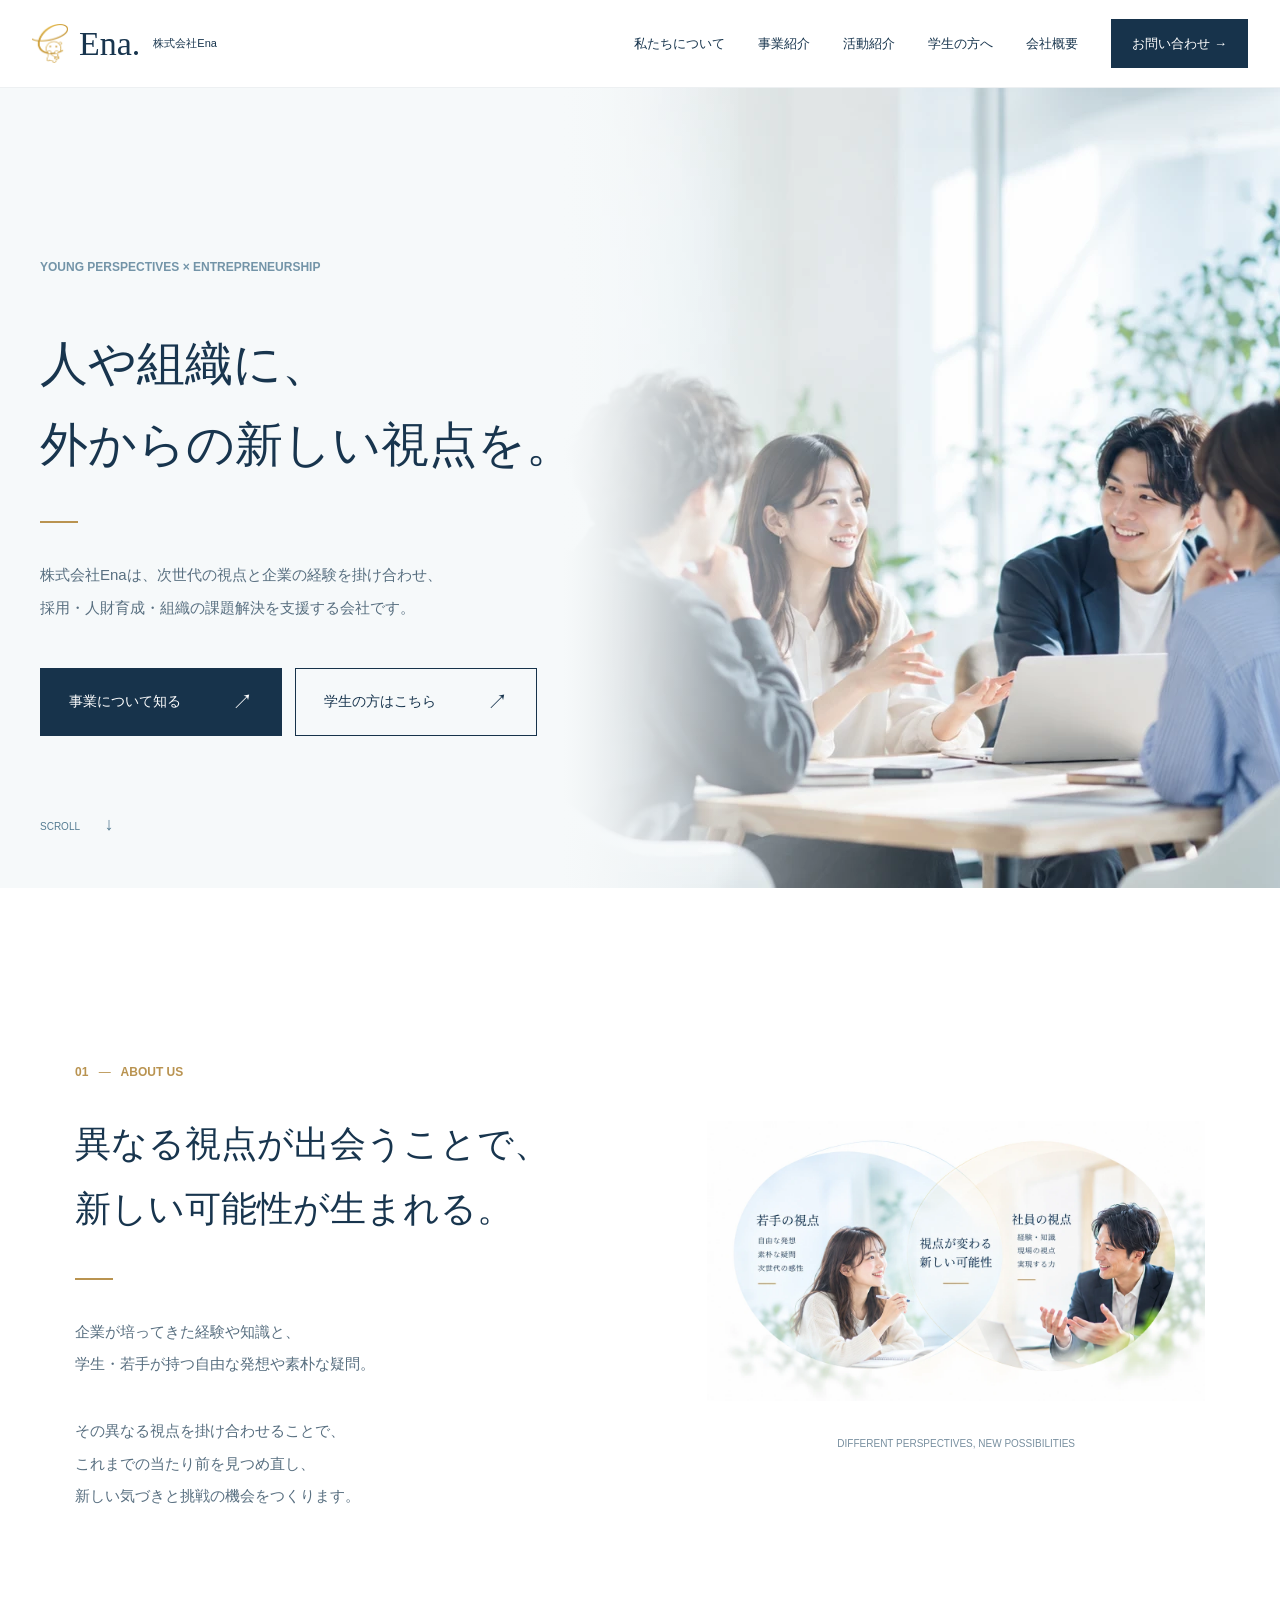
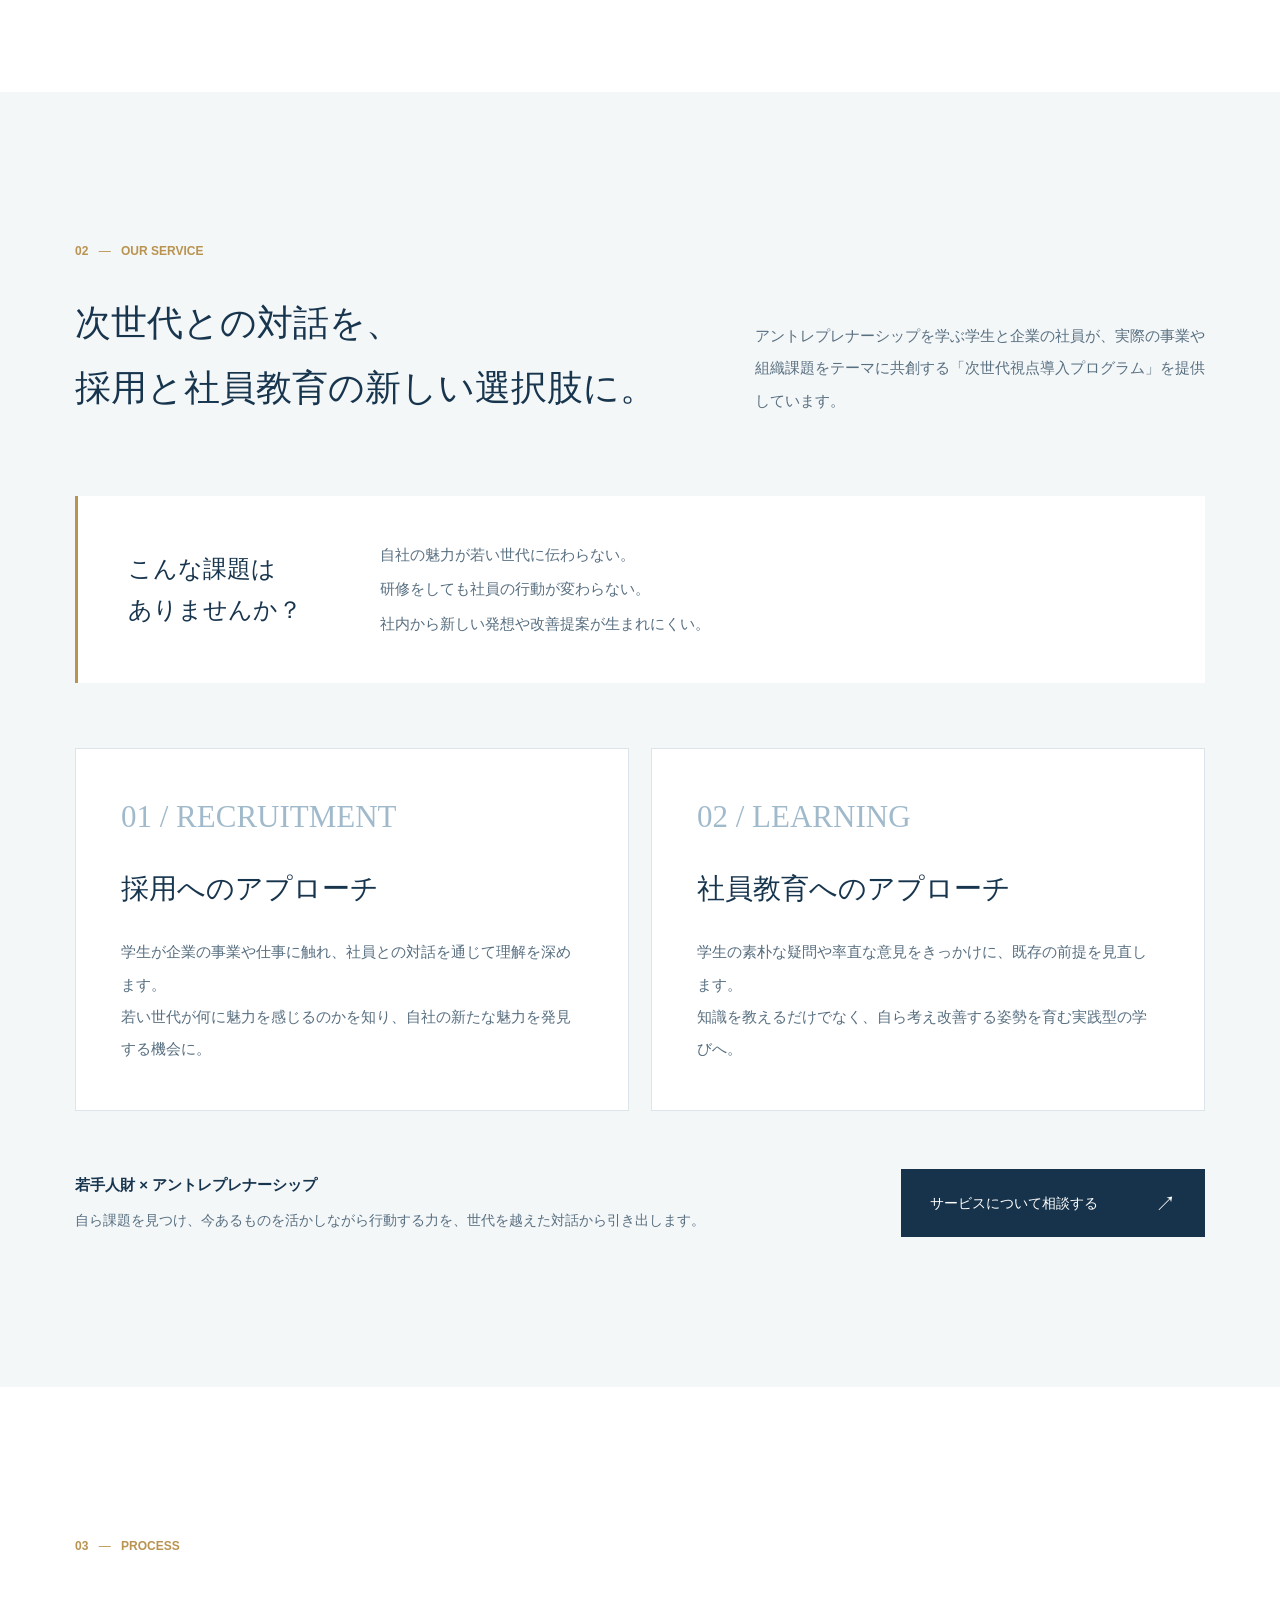
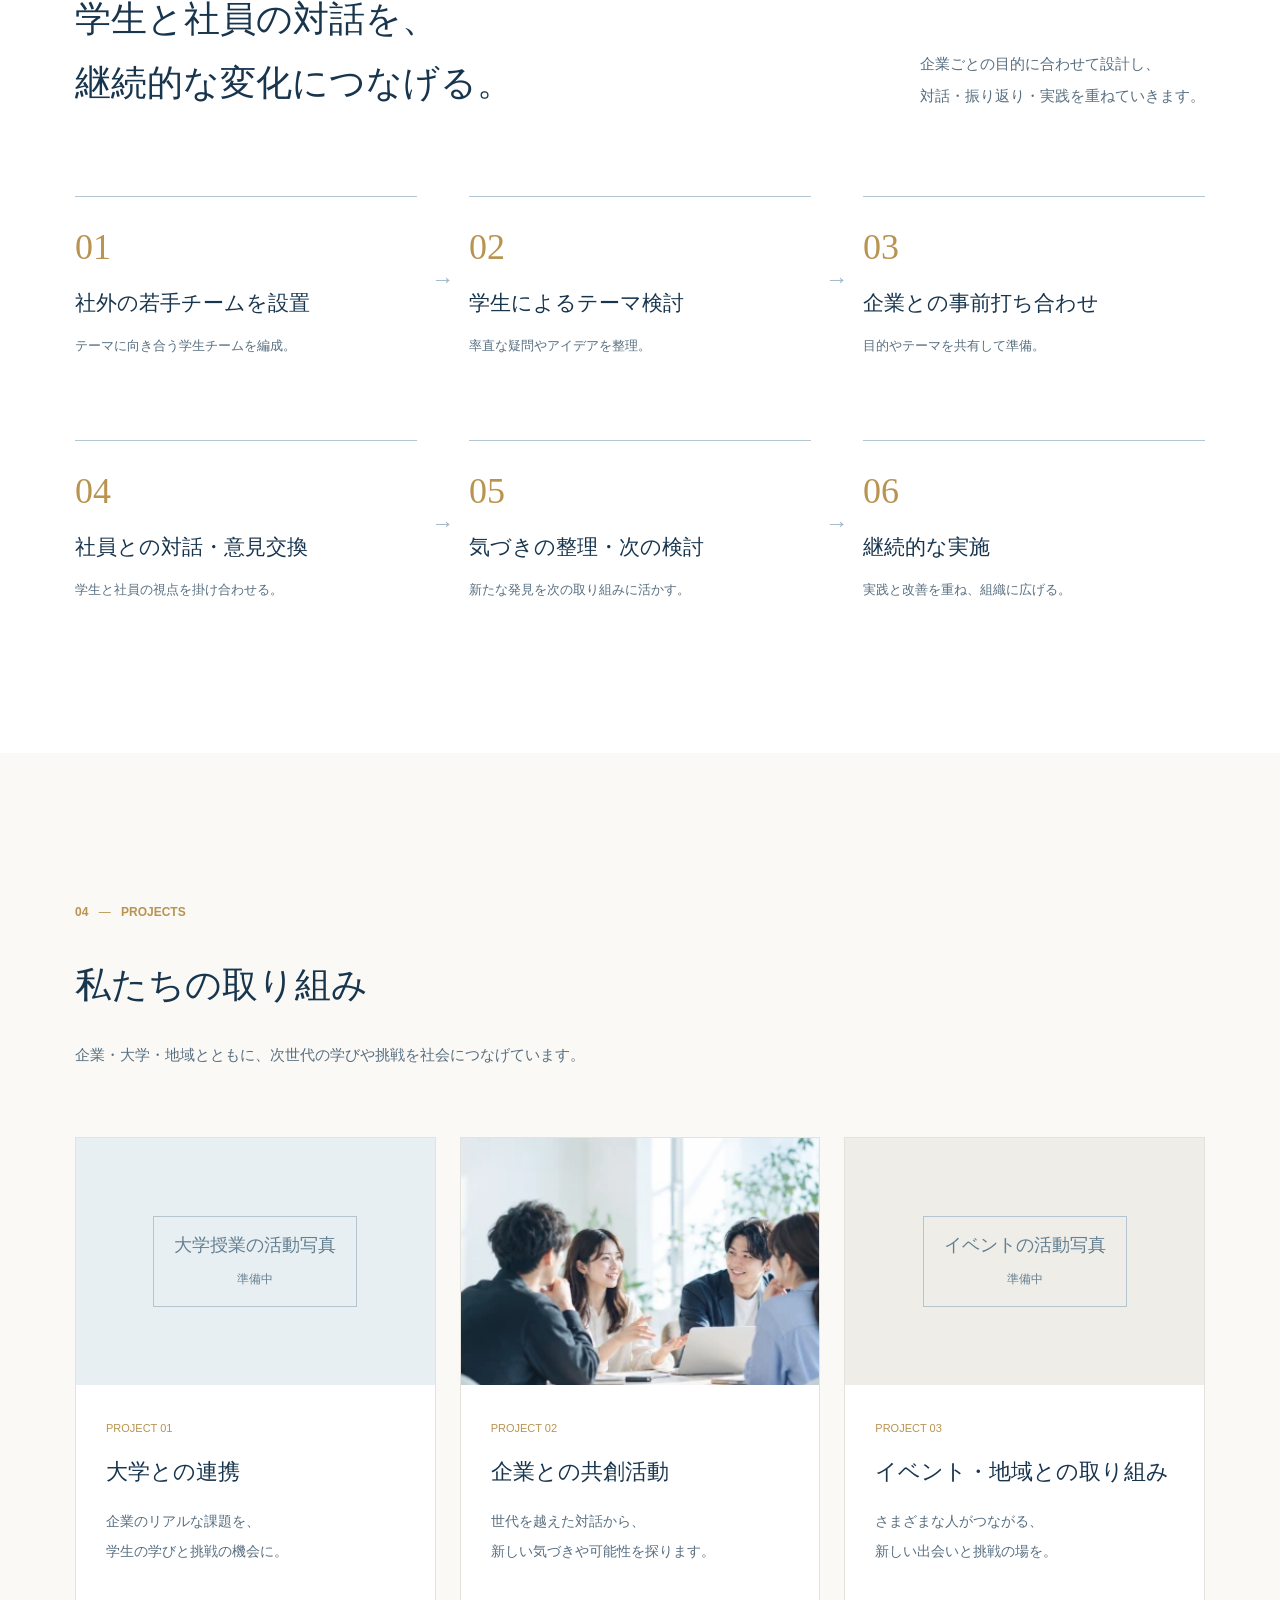
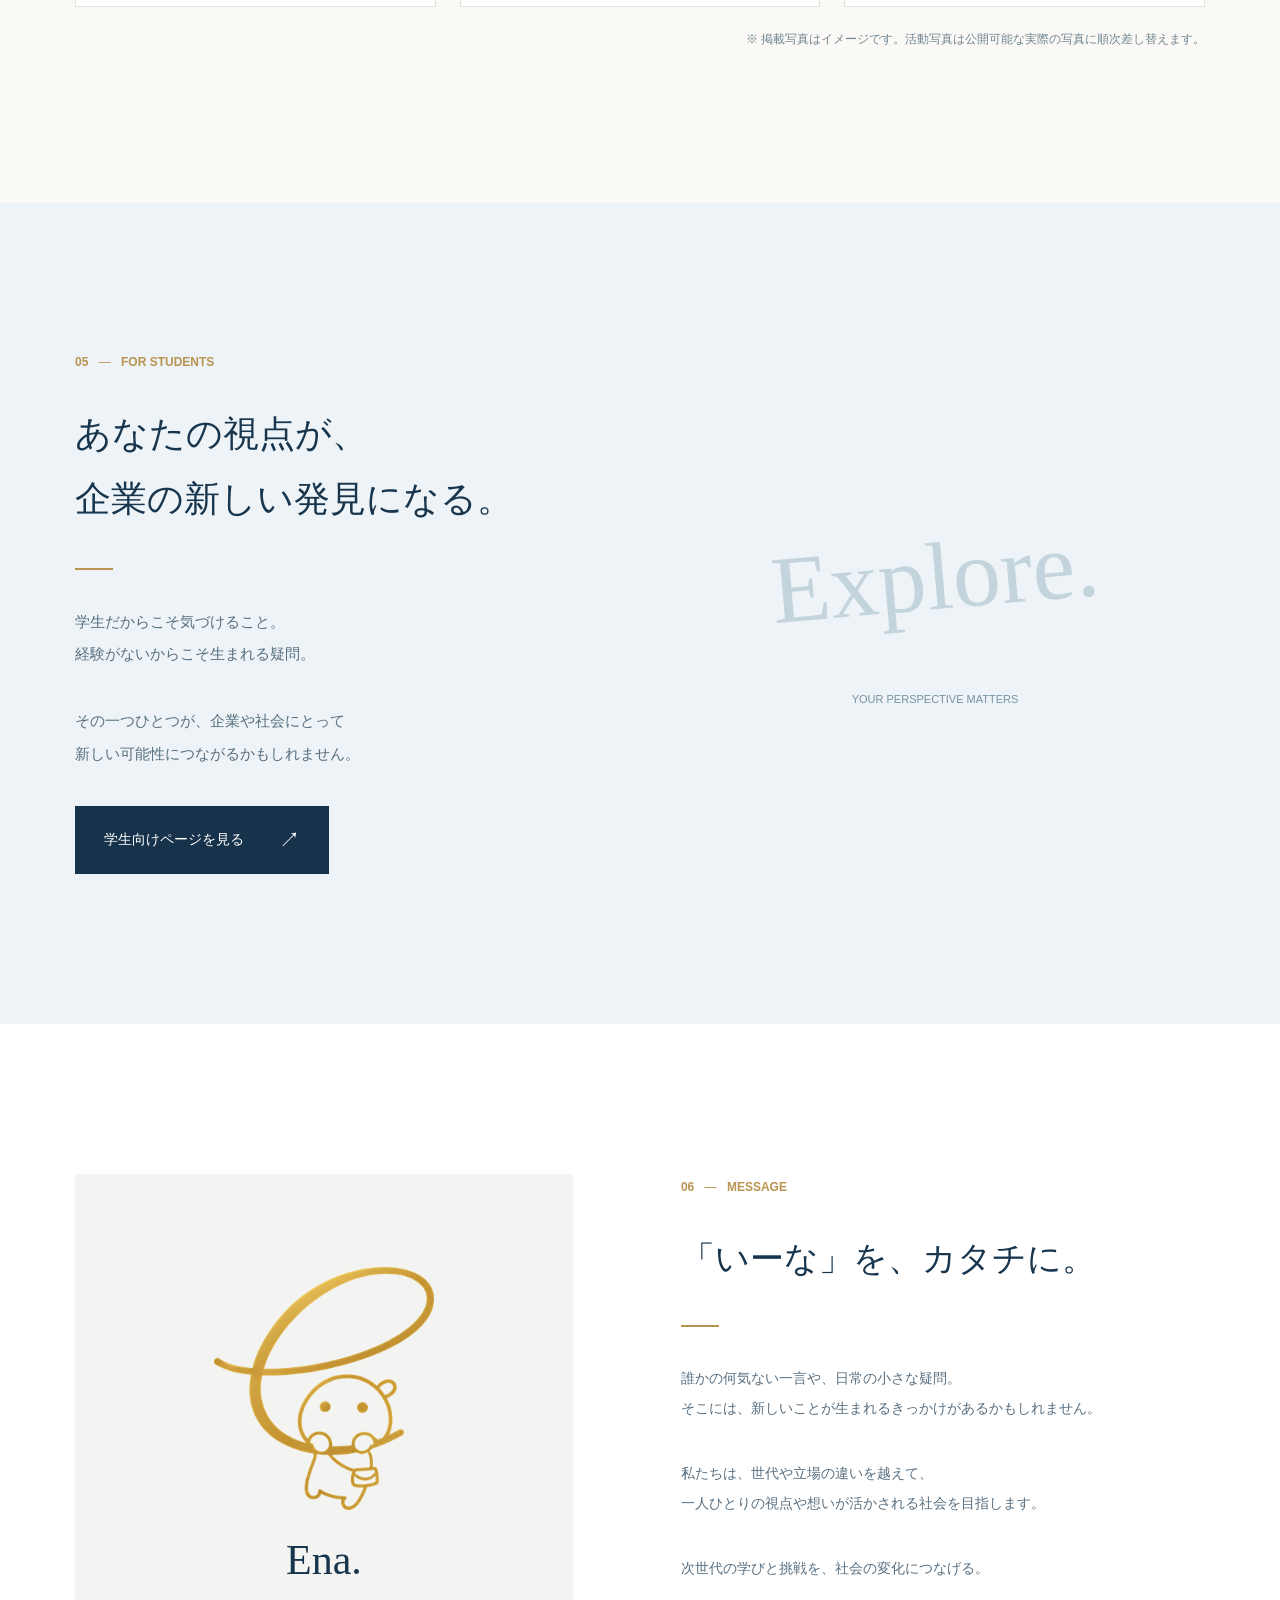
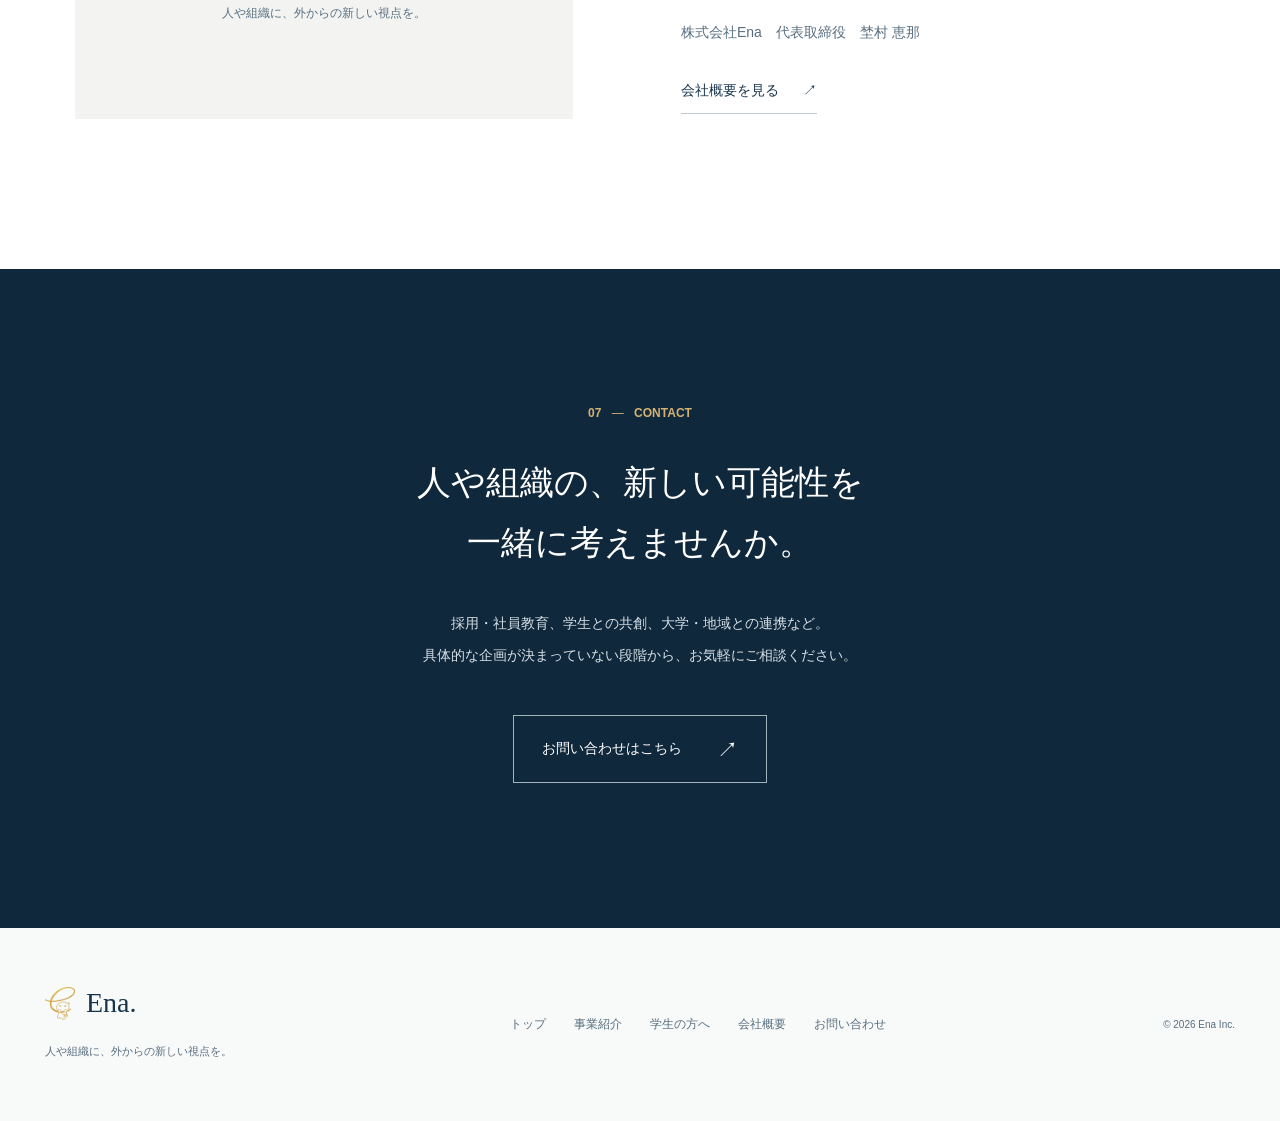
==== commit cc18c2a0: "Use supplied image for the perspectives diagram" ====
--- a/index.html
+++ b/index.html
@@ -38,7 +38,7 @@
 
     <section class="about-section section" id="about" aria-labelledby="about-title"><div class="container about-grid">
       <div><p class="eyebrow">01 <span aria-hidden="true">―</span> ABOUT US</p><h2 id="about-title">異なる視点が出会うことで、<br>新しい可能性が生まれる。</h2><div class="gold-rule" aria-hidden="true"></div><div class="body-copy"><p>企業が培ってきた経験や知識と、<br>学生・若手が持つ自由な発想や素朴な疑問。</p><p>その異なる視点を掛け合わせることで、<br>これまでの当たり前を見つめ直し、<br>新しい気づきと挑戦の機会をつくります。</p></div></div>
-      <figure class="perspectives" aria-label="若手の視点と社員の視点が交わることで新しい可能性が生まれる"><div class="venn"><div class="venn-circle venn-young"><span>若手の視点</span></div><div class="venn-circle venn-company"><span>社員の視点</span></div><p class="venn-center">視点が交わる<br>新しい可能性</p></div><figcaption>DIFFERENT PERSPECTIVES, NEW POSSIBILITIES</figcaption></figure>
+      <figure class="perspectives"><img src="/assets/about-perspectives.webp" width="1280" height="720" alt="若手の自由な発想・素朴な疑問・次世代の感性と、社員の経験・知識・現場の視点・実現する力が重なり、視点が変わる新しい可能性を生み出す。"><figcaption>DIFFERENT PERSPECTIVES, NEW POSSIBILITIES</figcaption></figure>
     </div></section>
 
     <section class="service-section section" id="service" aria-labelledby="service-title"><div class="container">
--- a/styles.css
+++ b/styles.css
@@ -69,12 +69,7 @@
 .about-section { padding-block: 175px 180px; }
 .about-grid { display: grid; grid-template-columns: 1.1fr 1fr; align-items: center; gap: 85px; }
 .perspectives { min-width: 0; }
-.venn { position: relative; width: 440px; max-width: 100%; height: 300px; margin-inline: auto; }
-.venn-circle { position: absolute; top: 0; width: 62%; height: 90%; border: 1px solid; border-radius: 50%; display: flex; align-items: center; }
-.venn-young { left: 0; background: #8caec714; border-color: #bdcfde; justify-content: flex-start; }
-.venn-company { right: 0; background: #c9b18317; border-color: #dfcfaf; justify-content: flex-end; }
-.venn-circle span { width: 57%; text-align: center; font-size: 14px; padding-bottom: 2px; }
-.venn-center { position: absolute; left: 31%; top: 32%; width: 38%; color: #66869c; font-size: 15px; text-align: center; line-height: 2; }
+.perspectives img { width: 100%; height: auto; }
 .perspectives figcaption { margin-top: 32px; text-align: center; color: #788f9f; font-size: 10px; }
 .service-section { background: var(--pale); }
 .section-intro { display: flex; align-items: flex-end; justify-content: space-between; gap: 60px; }
@@ -317,11 +312,7 @@
   .body-copy p + p { margin-top: 26px; }
   .about-grid { gap: 45px; }
   .about-grid h2 { font-size: 25px; }
-  .venn { width: 370px; height: 245px; }
-  .venn-circle { height: auto; aspect-ratio: 1; }
-  .venn-circle span { font-size: 12px; }
-  .venn-center { top: 31%; font-size: 12px; }
-  .perspectives figcaption { margin-top: 5px; font-size: 8px; }
+  .perspectives figcaption { margin-top: 16px; font-size: 8px; }
   .mobile-break { display: block; }
   .section-intro h2 { font-size: 27px; }
   .section-intro > p { margin-top: 24px; }
@@ -398,8 +389,6 @@
   .about-grid h2 { font-size: 22px; }
   h2, .section-intro h2, .students-copy h2, .message-copy h2 { font-size: 23px; }
   .contact-band h2 { font-size: 22px; }
-  .venn { height: 200px; }
-  .venn-circle span, .venn-center { font-size: 10px; }
   .brand-company { display: none; }
 }
 @media (prefers-reduced-motion: reduce) {
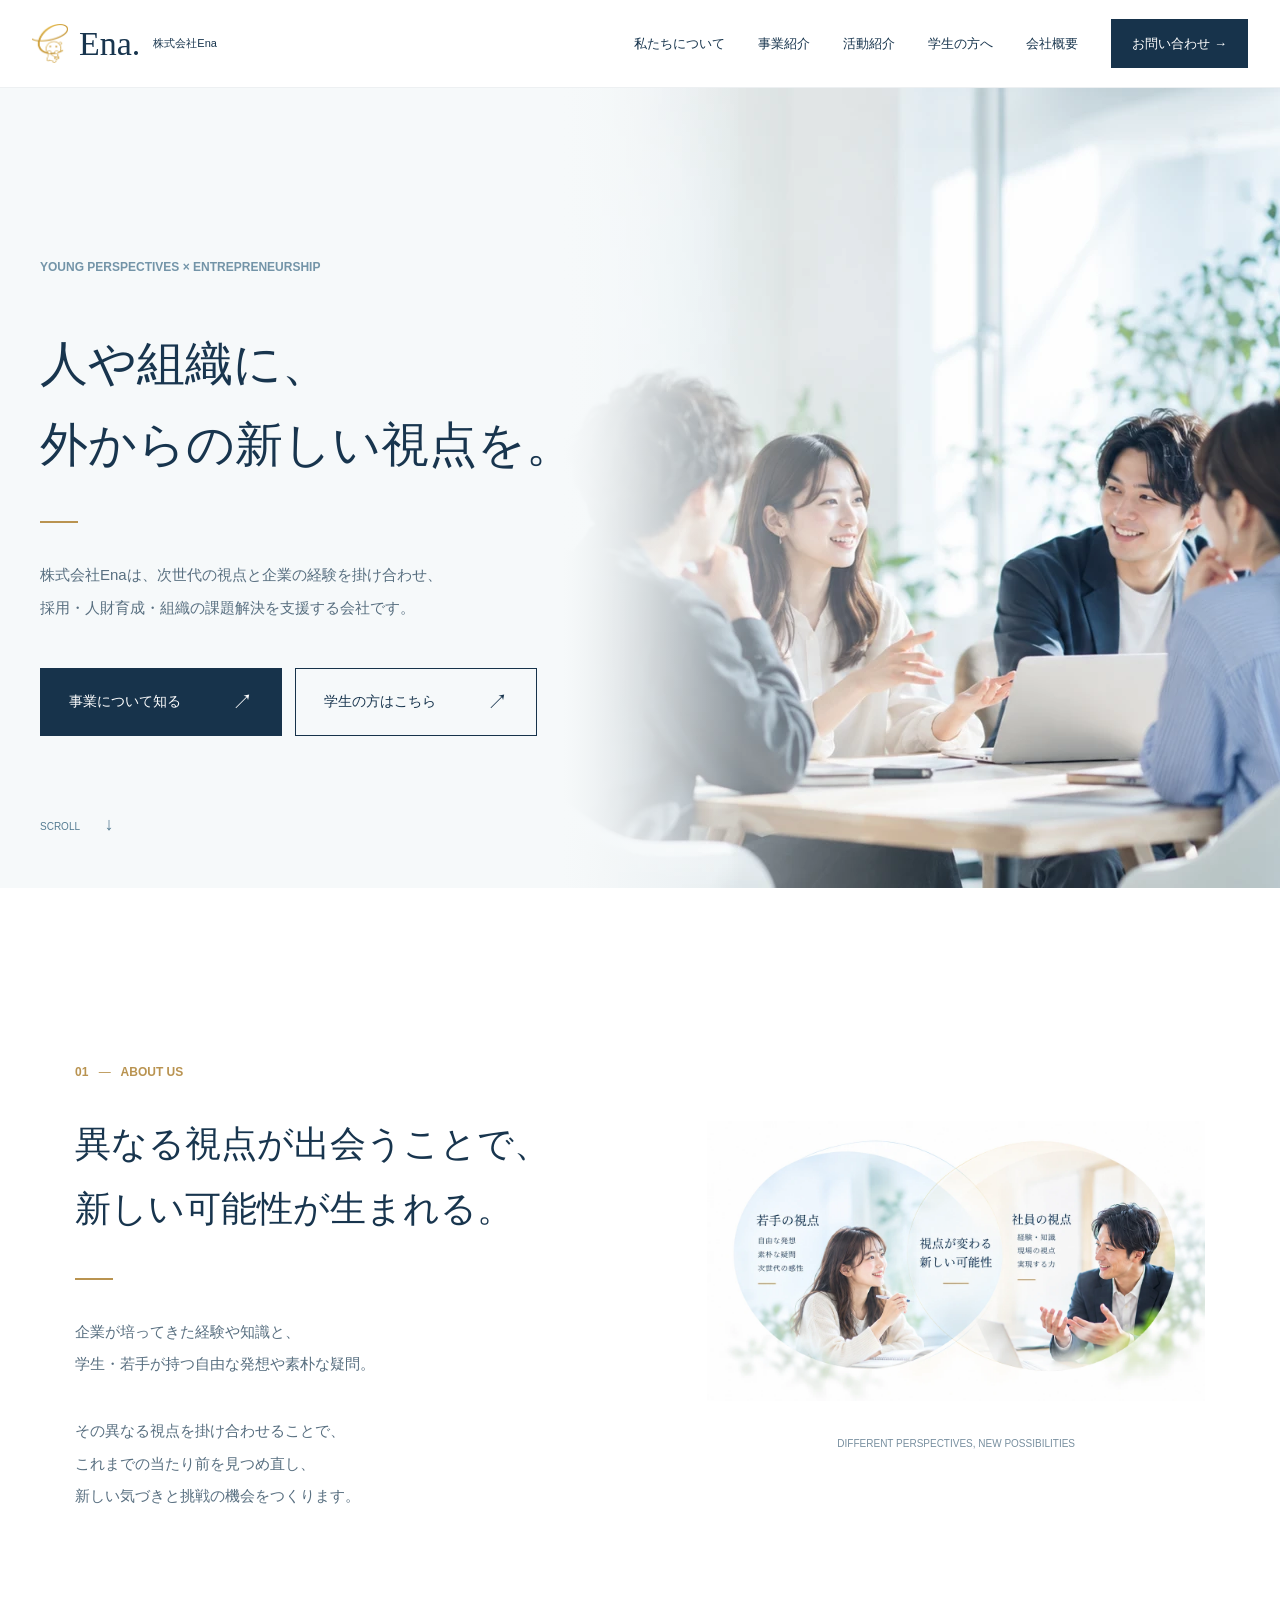
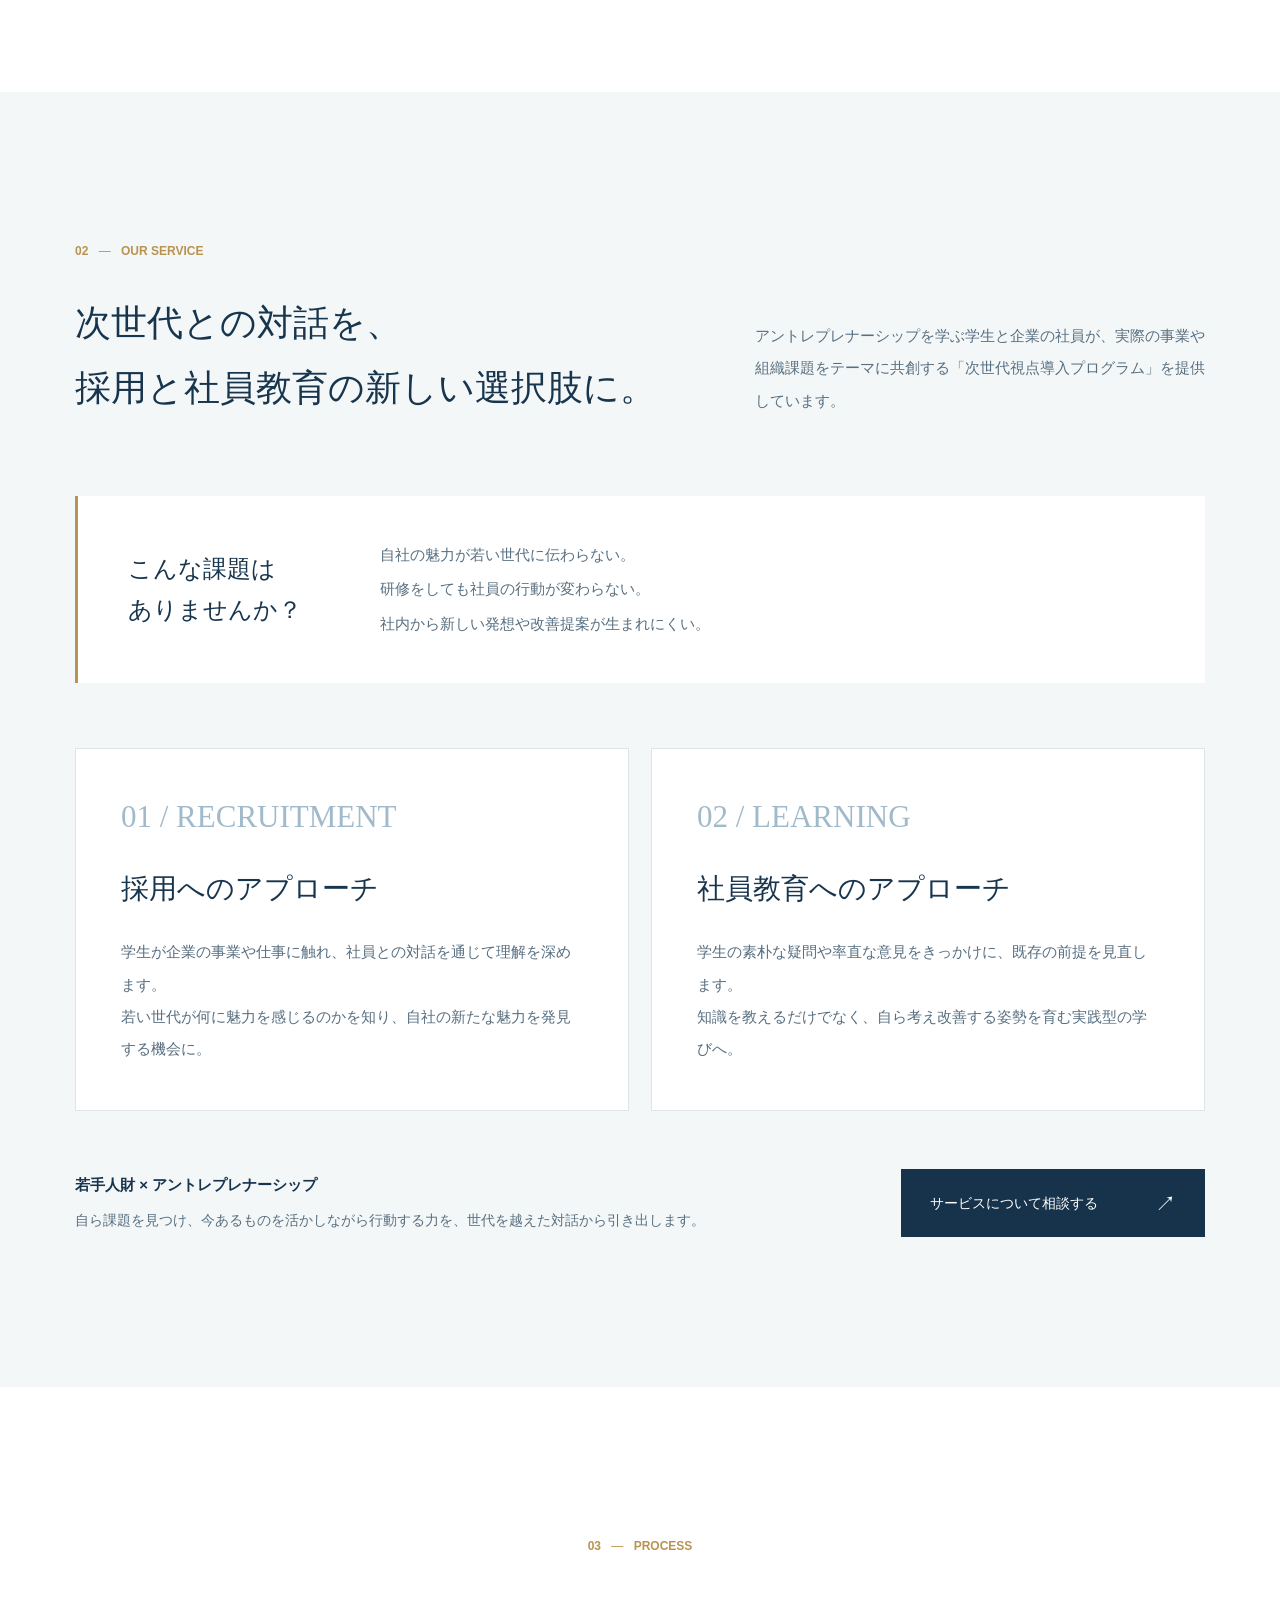
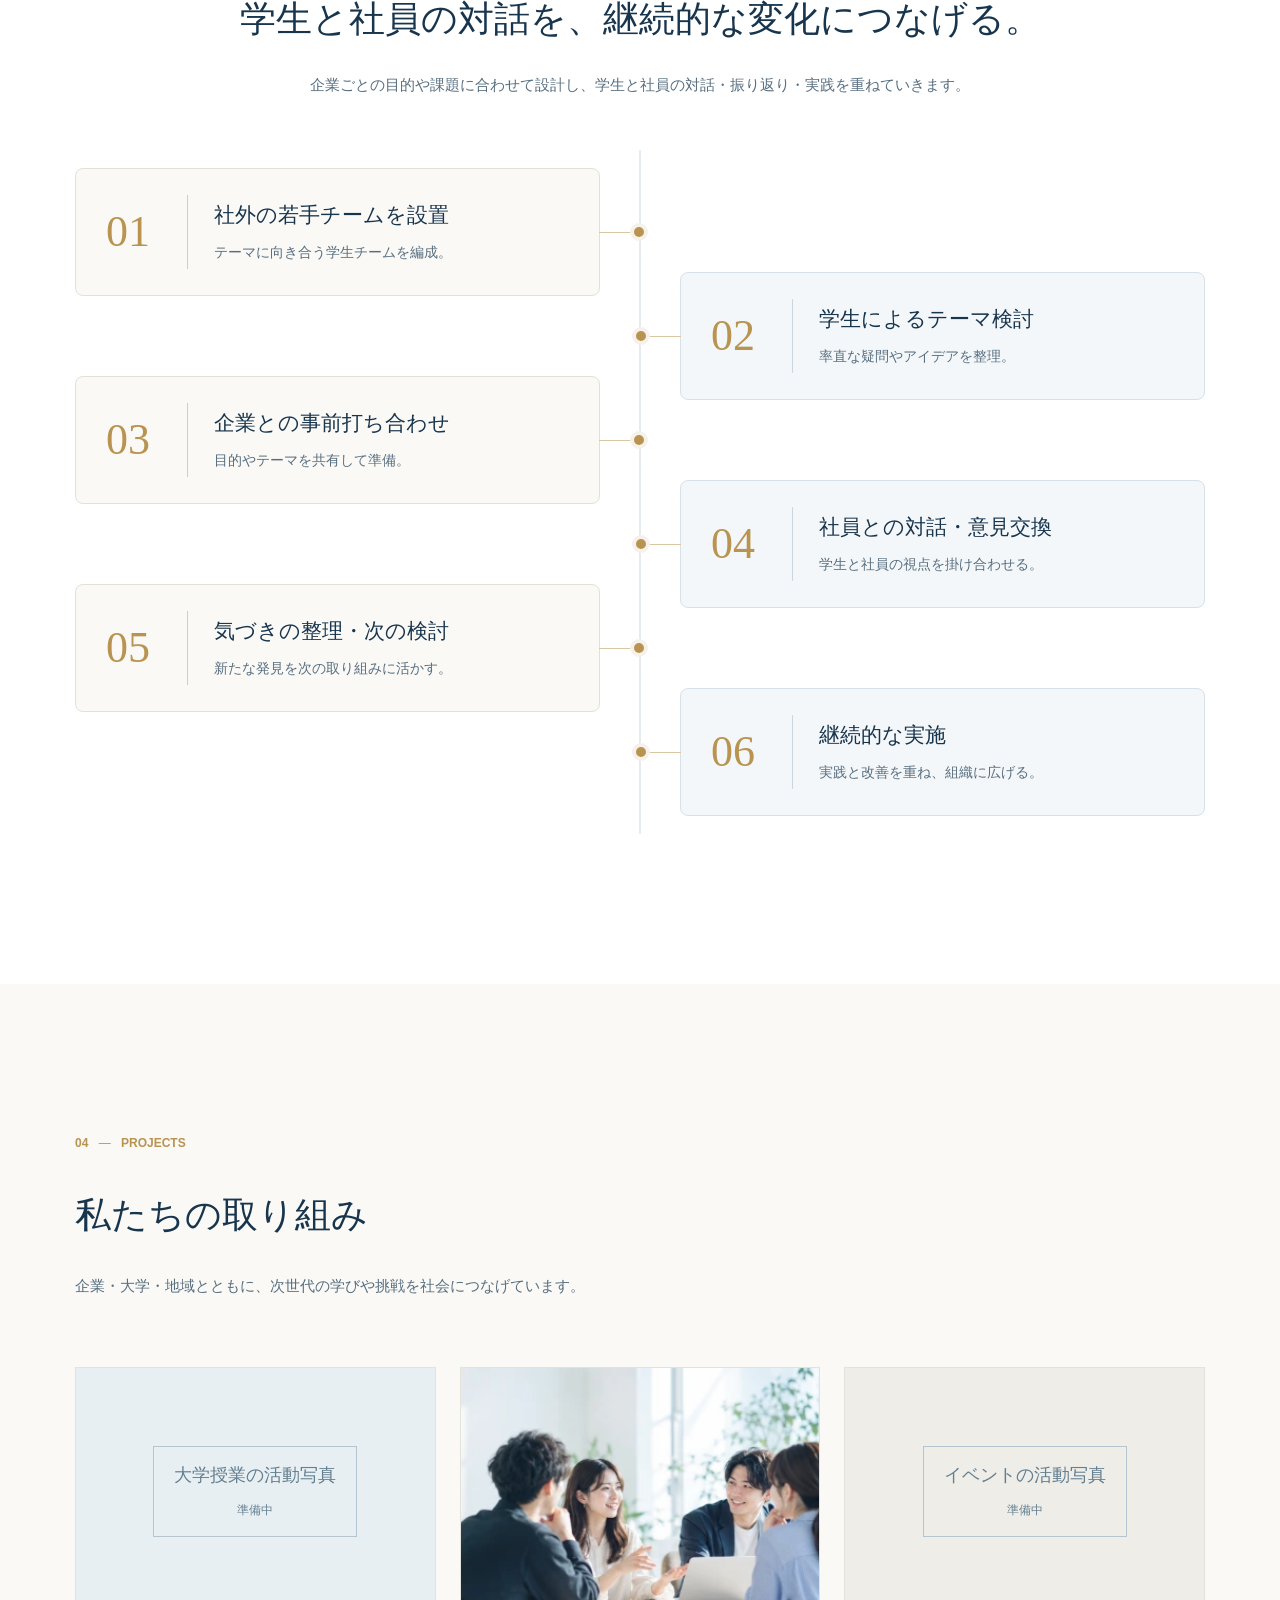
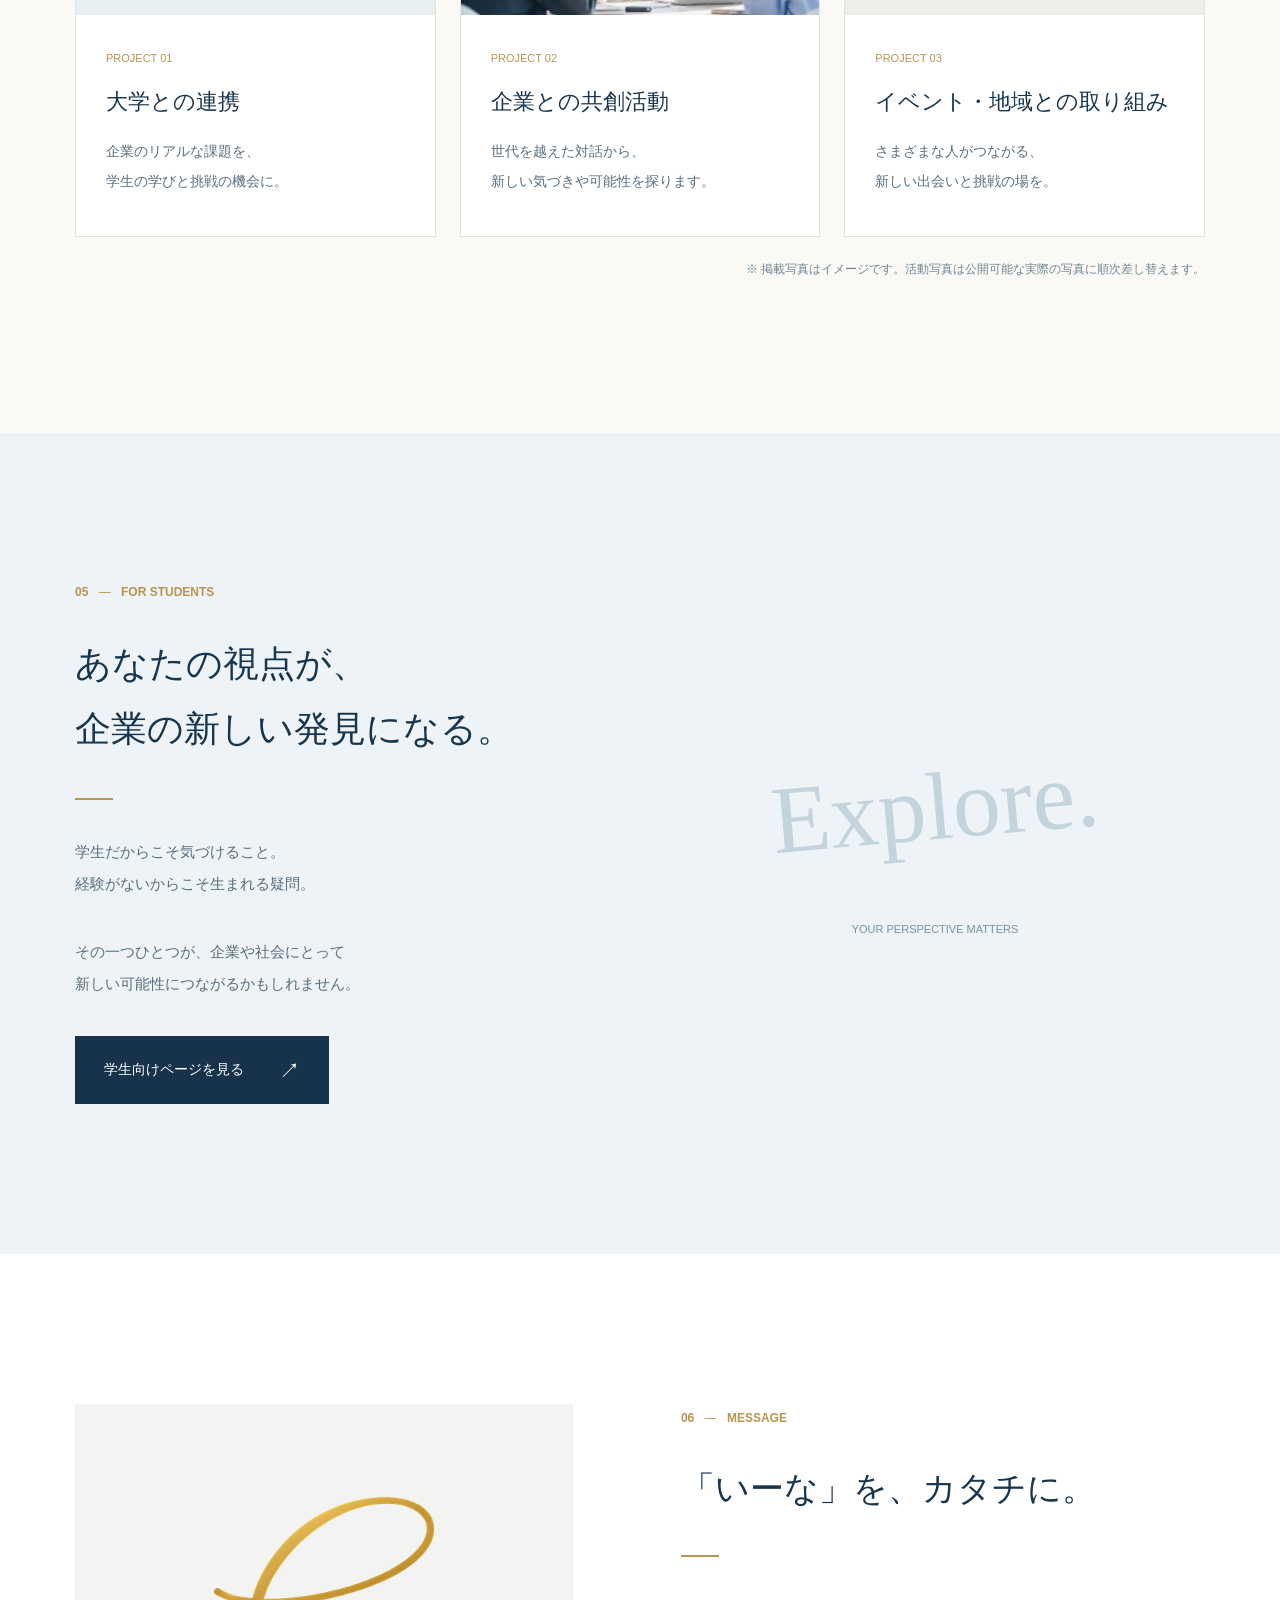
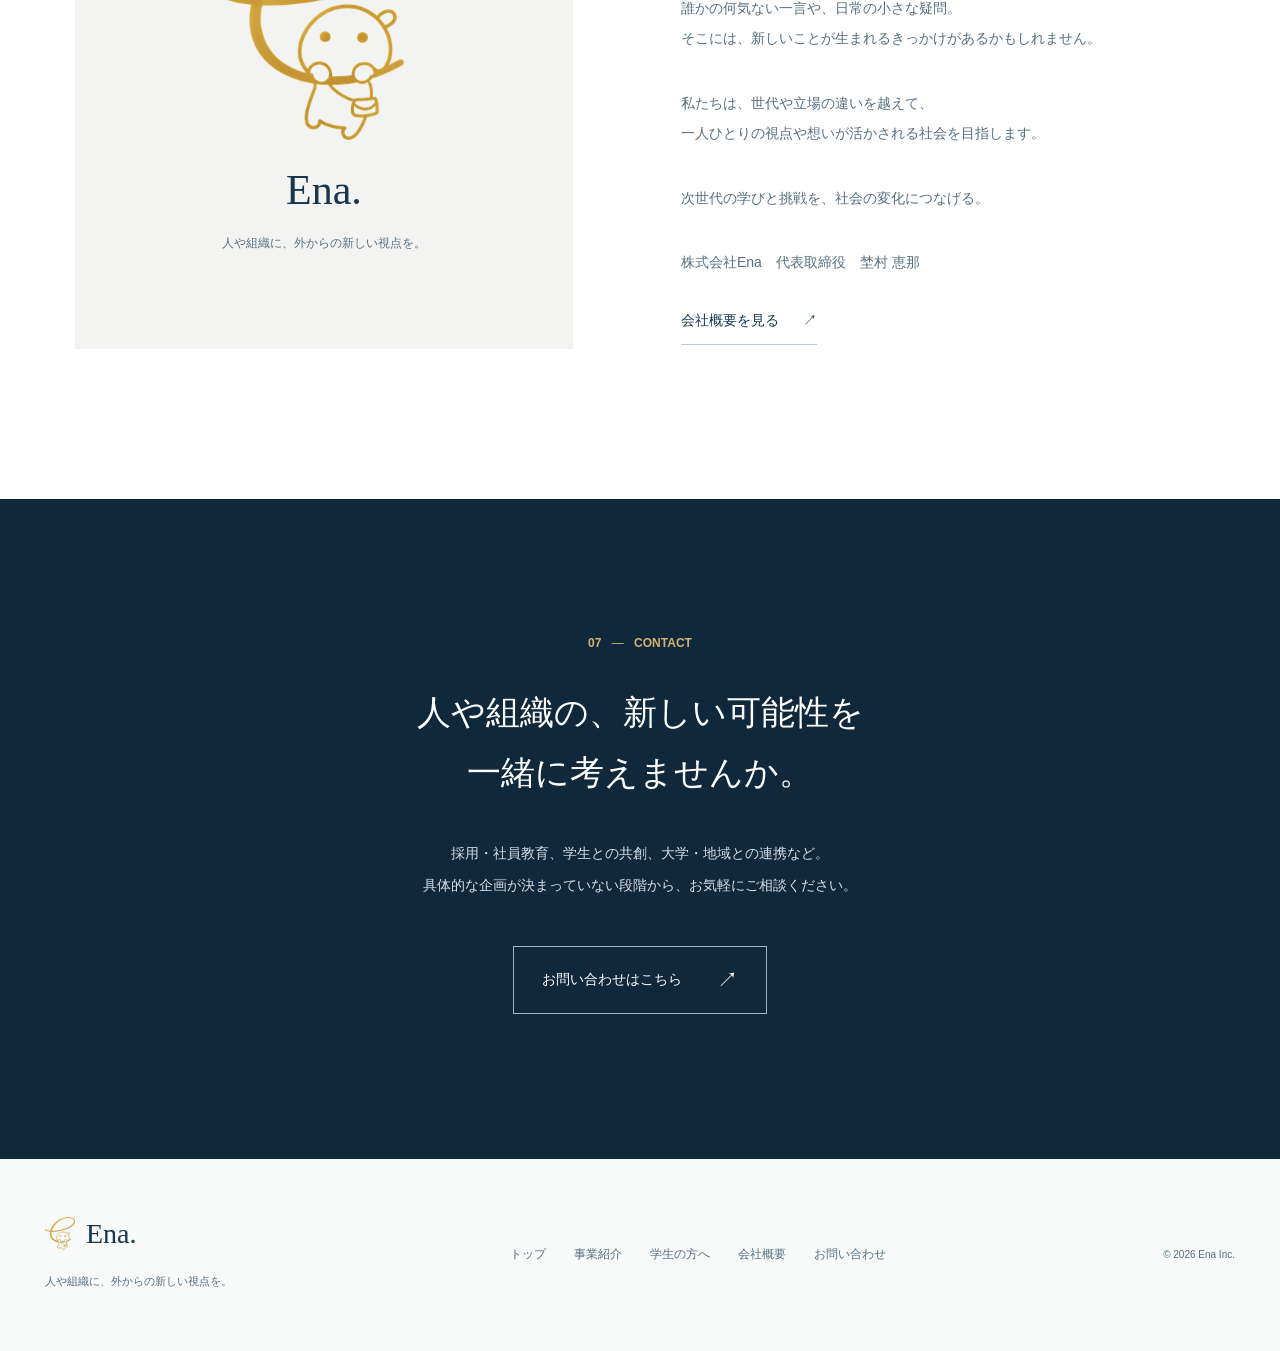
==== commit 9039e07b: "Match process section to the supplied six-step timeline" ====
--- a/index.html
+++ b/index.html
@@ -53,14 +53,14 @@
     </div></section>
 
     <section class="process-section section" id="process" aria-labelledby="process-title"><div class="container">
-      <p class="eyebrow">03 <span aria-hidden="true">―</span> PROCESS</p><div class="section-intro"><h2 id="process-title">学生と社員の対話を、<br>継続的な変化につなげる。</h2><p>企業ごとの目的に合わせて設計し、<br>対話・振り返り・実践を重ねていきます。</p></div>
+      <p class="eyebrow">03 <span aria-hidden="true">―</span> PROCESS</p><div class="section-intro"><h2 id="process-title">学生と社員の対話を、<br class="mobile-break">継続的な変化につなげる。</h2><p>企業ごとの目的や課題に合わせて設計し、学生と社員の対話・振り返り・実践を重ねていきます。</p></div>
       <ol class="process-grid">
-        <li><span class="step-number">01</span><h3>社外の若手チームを設置</h3><p>テーマに向き合う学生チームを編成。</p></li>
-        <li><span class="step-number">02</span><h3>学生によるテーマ検討</h3><p>率直な疑問やアイデアを整理。</p></li>
-        <li><span class="step-number">03</span><h3>企業との事前打ち合わせ</h3><p>目的やテーマを共有して準備。</p></li>
-        <li><span class="step-number">04</span><h3>社員との対話・意見交換</h3><p>学生と社員の視点を掛け合わせる。</p></li>
-        <li><span class="step-number">05</span><h3>気づきの整理・次の検討</h3><p>新たな発見を次の取り組みに活かす。</p></li>
-        <li><span class="step-number">06</span><h3>継続的な実施</h3><p>実践と改善を重ね、組織に広げる。</p></li>
+        <li><span class="step-number">01</span><div><h3>社外の若手チームを設置</h3><p>テーマに向き合う学生チームを編成。</p></div></li>
+        <li><span class="step-number">02</span><div><h3>学生によるテーマ検討</h3><p>率直な疑問やアイデアを整理。</p></div></li>
+        <li><span class="step-number">03</span><div><h3>企業との事前打ち合わせ</h3><p>目的やテーマを共有して準備。</p></div></li>
+        <li><span class="step-number">04</span><div><h3>社員との対話・意見交換</h3><p>学生と社員の視点を掛け合わせる。</p></div></li>
+        <li><span class="step-number">05</span><div><h3>気づきの整理・次の検討</h3><p>新たな発見を次の取り組みに活かす。</p></div></li>
+        <li><span class="step-number">06</span><div><h3>継続的な実施</h3><p>実践と改善を重ね、組織に広げる。</p></div></li>
       </ol>
     </div></section>
 
--- a/styles.css
+++ b/styles.css
@@ -86,13 +86,22 @@
 .service-bottom h3 { font-family: var(--sans); font-size: 15px; font-weight: 700; margin-bottom: 7px; }
 .service-bottom p { font-size: 14px; }
 .service-bottom .button { min-width: 304px; flex-shrink: 0; }
-.process-section .section-intro > p { flex: 0 0 auto; }
-.process-grid { display: grid; grid-template-columns: repeat(3, minmax(0, 1fr)); column-gap: 52px; row-gap: 80px; list-style: none; margin-top: 80px; }
-.process-grid li { position: relative; border-top: 1px solid #b3c6d4; padding-top: 23px; }
-.step-number { display: block; color: var(--gold); font-family: Georgia, serif; font-size: 36px; line-height: 1.5; margin-bottom: 12px; }
-.process-grid h3 { font-size: 21px; margin-bottom: 10px; }
-.process-grid p { font-size: 13px; }
-.process-grid li:not(:nth-child(3n))::after { content: "→"; position: absolute; right: -37px; top: 58px; color: #9fb7c6; font-size: 23px; }
+.process-section .eyebrow, .process-section .section-intro { text-align: center; }
+.process-section .section-intro { display: block; }
+.process-section .section-intro > p { max-width: none; margin-top: 18px; padding: 0; }
+.process-grid { --timeline-gap: 40px; position: relative; display: flex; flex-direction: column; list-style: none; margin-top: 48px; padding-block: 18px; }
+.process-grid::before { content: ""; position: absolute; top: 0; bottom: 0; left: 50%; width: 1px; background: #cbd7e0; transform: translateX(-.5px); }
+.process-grid li { position: relative; display: grid; grid-template-columns: 82px minmax(0, 1fr); align-items: center; gap: 26px; width: calc(50% - var(--timeline-gap)); min-height: 128px; padding: 26px 30px; border: 1px solid #e5e0d7; border-radius: 8px; background: #faf9f6; }
+.process-grid li + li { margin-top: -24px; }
+.process-grid li:nth-child(even) { align-self: flex-end; background: #f4f7f9; border-color: #d7e1e9; }
+.process-grid li::before { content: ""; position: absolute; top: 50%; right: calc(-1 * var(--timeline-gap)); width: var(--timeline-gap); height: 1px; background: #d9c7a4; }
+.process-grid li::after { content: ""; position: absolute; top: calc(50% - 9px); right: calc(-1 * var(--timeline-gap) - 9px); width: 10px; height: 10px; box-sizing: content-box; border: 4px solid #f5f2eb; border-radius: 50%; background: var(--gold); }
+.process-grid li:nth-child(even)::before { left: calc(-1 * var(--timeline-gap)); right: auto; }
+.process-grid li:nth-child(even)::after { left: calc(-1 * var(--timeline-gap) - 9px); right: auto; }
+.step-number { display: flex; align-items: center; align-self: stretch; padding-right: 22px; border-right: 1px solid #d7cdbb; color: var(--gold); font-family: Georgia, serif; font-size: 44px; line-height: 1; white-space: nowrap; }
+.process-grid li:nth-child(even) .step-number { border-color: #cbd7e0; }
+.process-grid h3 { font-size: 21px; margin-bottom: 6px; }
+.process-grid p { font-size: 14px; line-height: 1.9; }
 .projects-section { background: #faf9f6; }
 .section-description { margin-top: 22px; }
 .projects-grid { display: grid; grid-template-columns: repeat(3, minmax(0, 1fr)); gap: 24px; margin-top: 65px; }
@@ -263,9 +272,11 @@
   .approach h3 { font-size: 24px; }
   .approach-number { font-size: 24px; }
   .service-bottom { flex-direction: column; gap: 28px; }
-  .process-grid { column-gap: 35px; row-gap: 48px; margin-top: 55px; }
-  .process-grid h3 { font-size: 18px; }
-  .process-grid li:not(:nth-child(3n))::after { right: -27px; }
+  .process-grid { gap: 22px; margin-top: 40px; padding-left: 30px; }
+  .process-grid::before { left: 8px; }
+  .process-grid li:nth-child(n) { width: 100%; margin-top: 0; align-self: stretch; min-height: 116px; }
+  .process-grid li:nth-child(n)::before { left: -22px; right: auto; width: 22px; }
+  .process-grid li:nth-child(n)::after { left: -31px; right: auto; }
   .projects-grid { gap: 16px; }
   .project-copy { padding: 24px 18px; }
   .project h3 { font-size: 19px; }
@@ -328,12 +339,11 @@
   .service-bottom h3 { font-size: 14px; }
   .service-bottom p { font-size: 13px; }
   .service-bottom .button { width: 100%; min-width: 0; }
-  .process-grid { grid-template-columns: 1fr 1fr; column-gap: 25px; row-gap: 32px; margin-top: 38px; }
-  .process-grid li { padding-top: 16px; }
-  .step-number { font-size: 29px; margin-bottom: 10px; }
+  .process-grid { margin-top: 32px; }
+  .process-grid li { grid-template-columns: 52px minmax(0, 1fr); gap: 16px; padding: 22px 16px; }
+  .step-number { font-size: 32px; padding-right: 14px; }
   .process-grid h3 { font-size: 18px; line-height: 1.7; }
-  .process-grid p { font-size: 12px; }
-  .process-grid li::after { display: none; }
+  .process-grid p { font-size: 13px; }
   .projects-grid { grid-template-columns: 1fr; gap: 25px; margin-top: 32px; }
   .project-image, .project-placeholder { aspect-ratio: 1.65; }
   .project-copy { padding: 26px; }
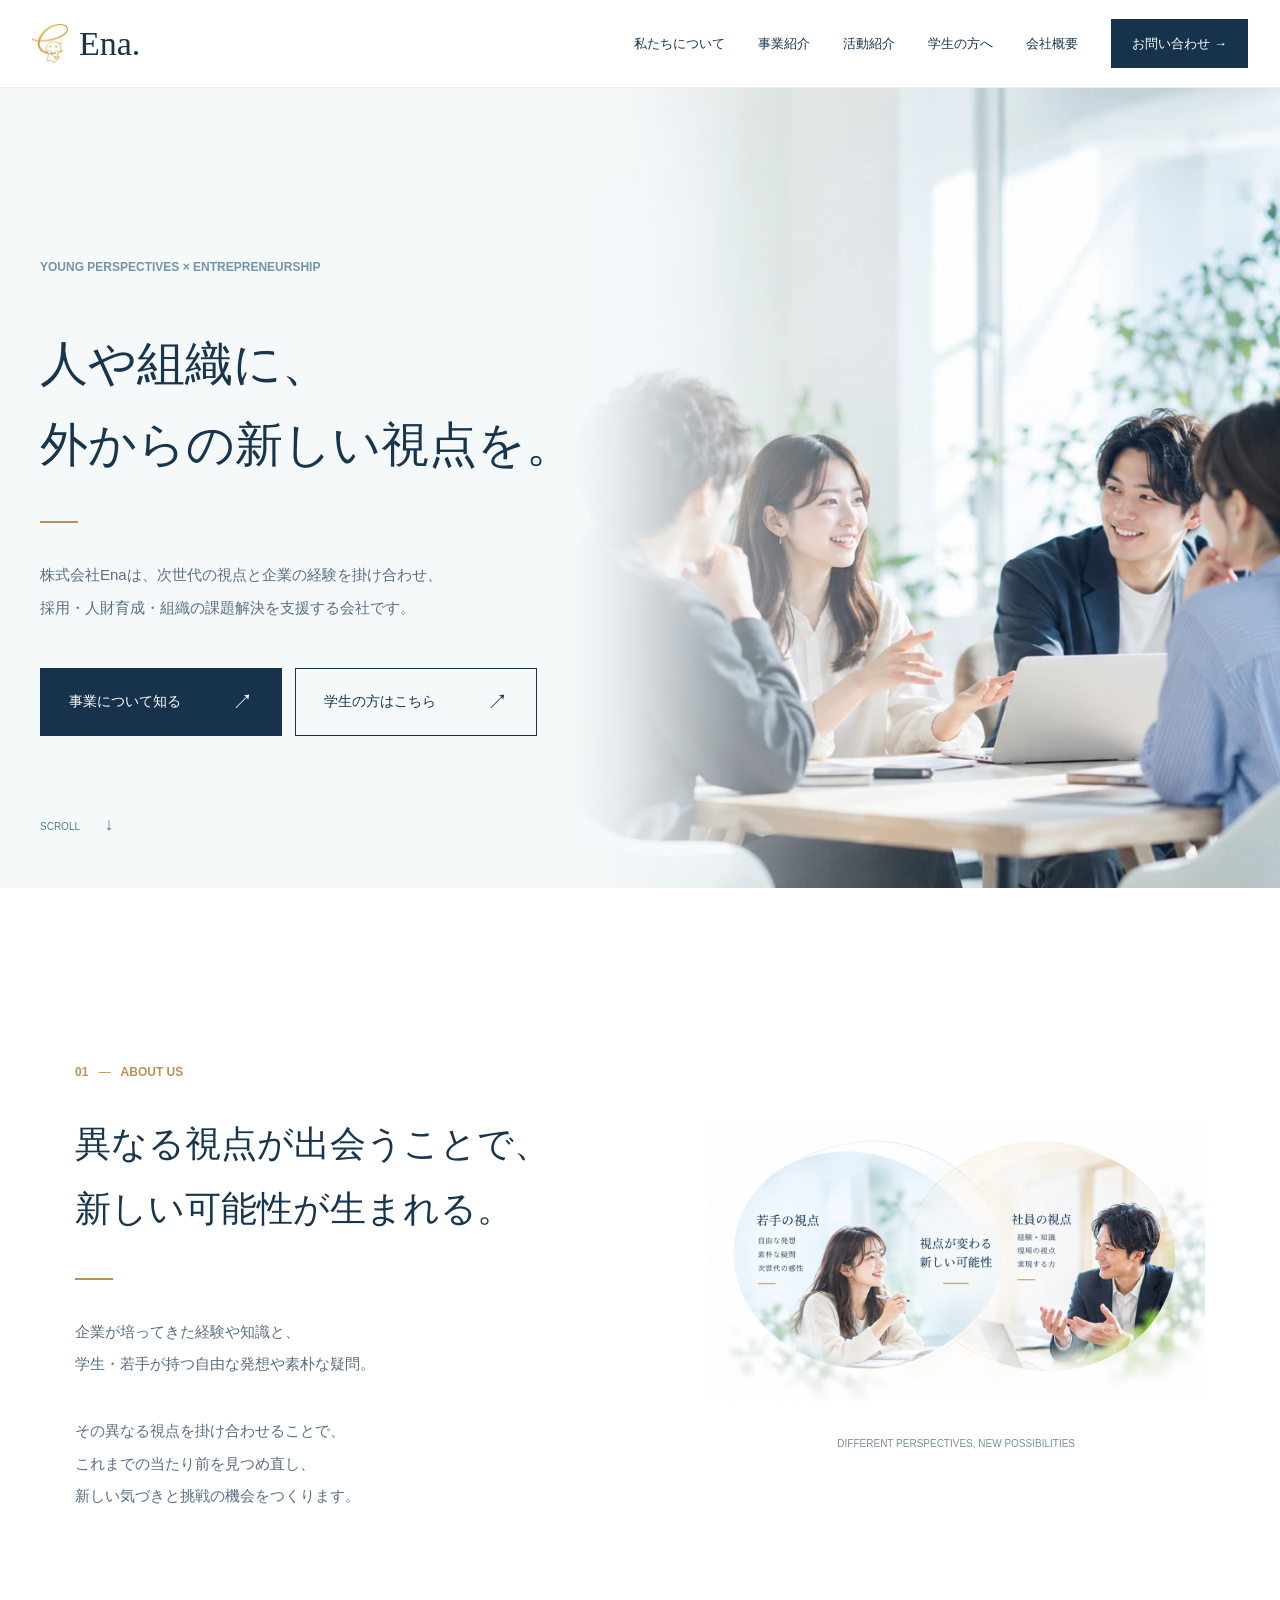
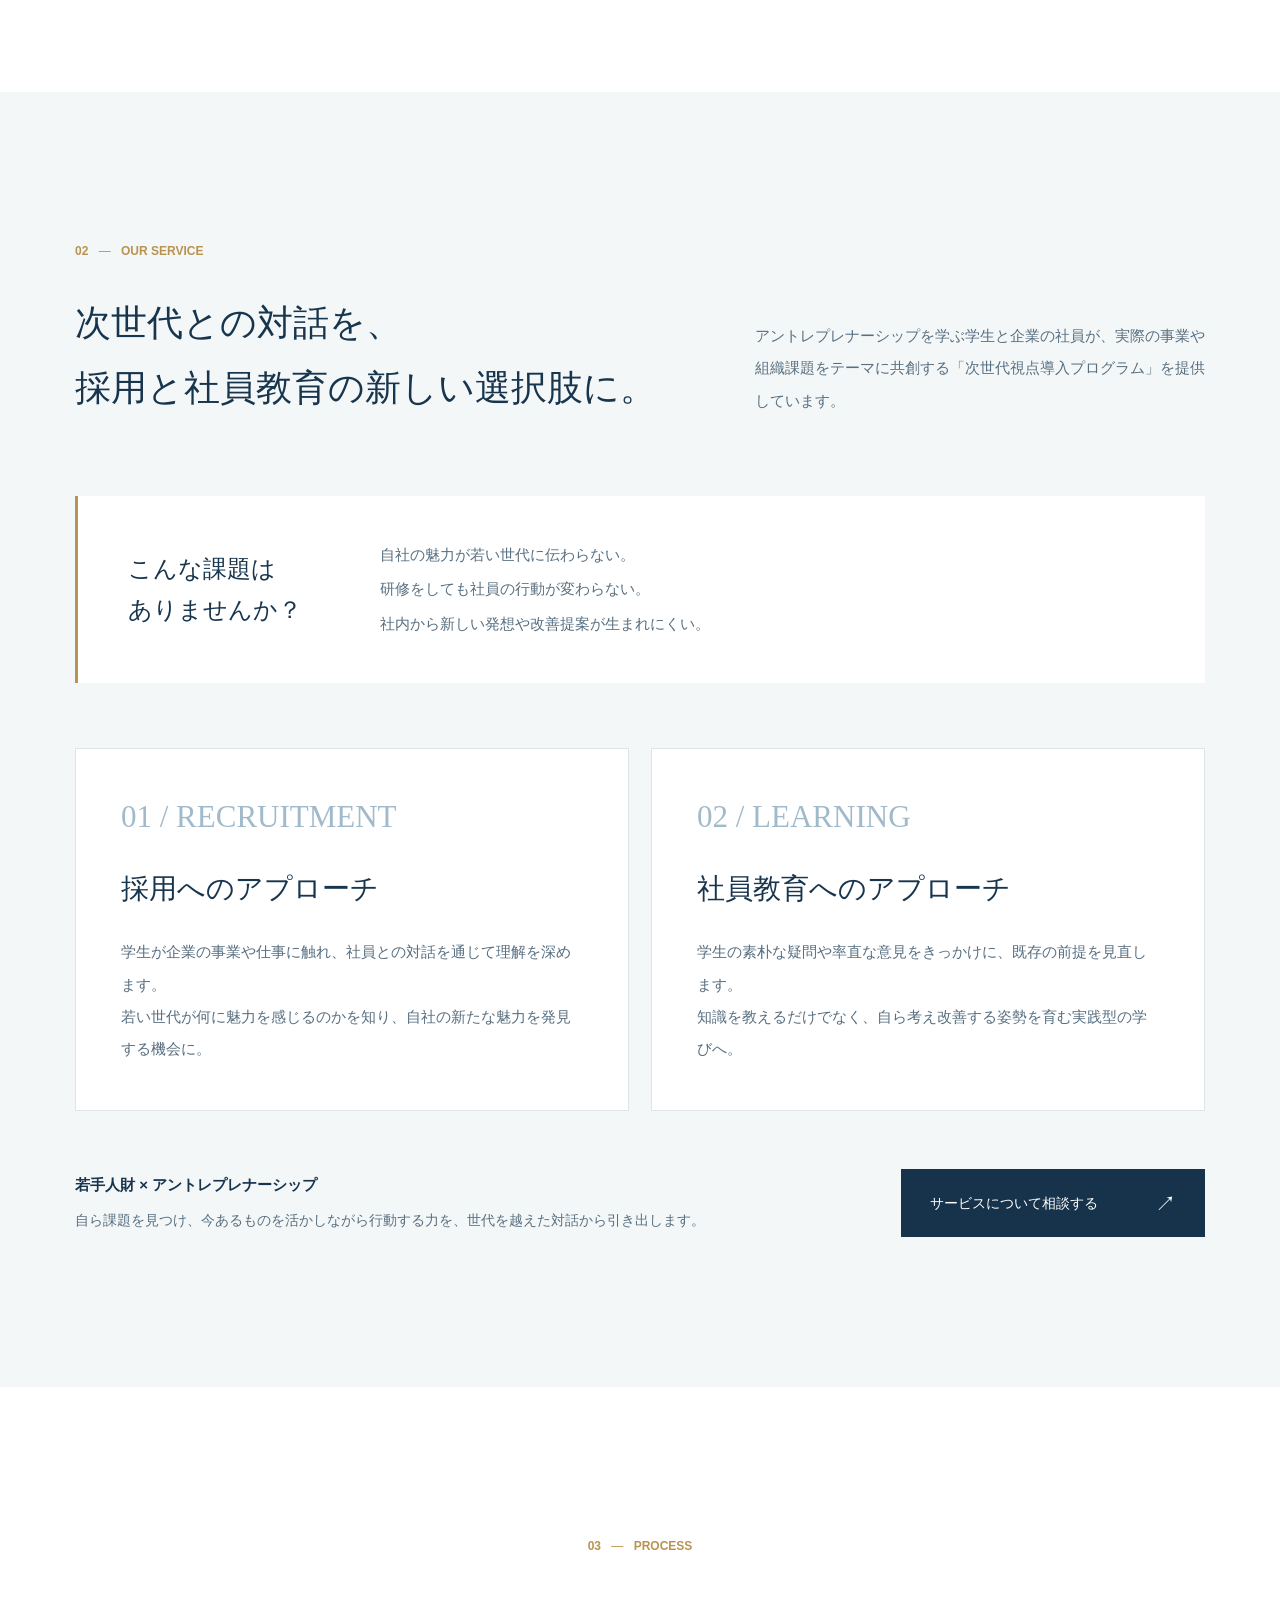
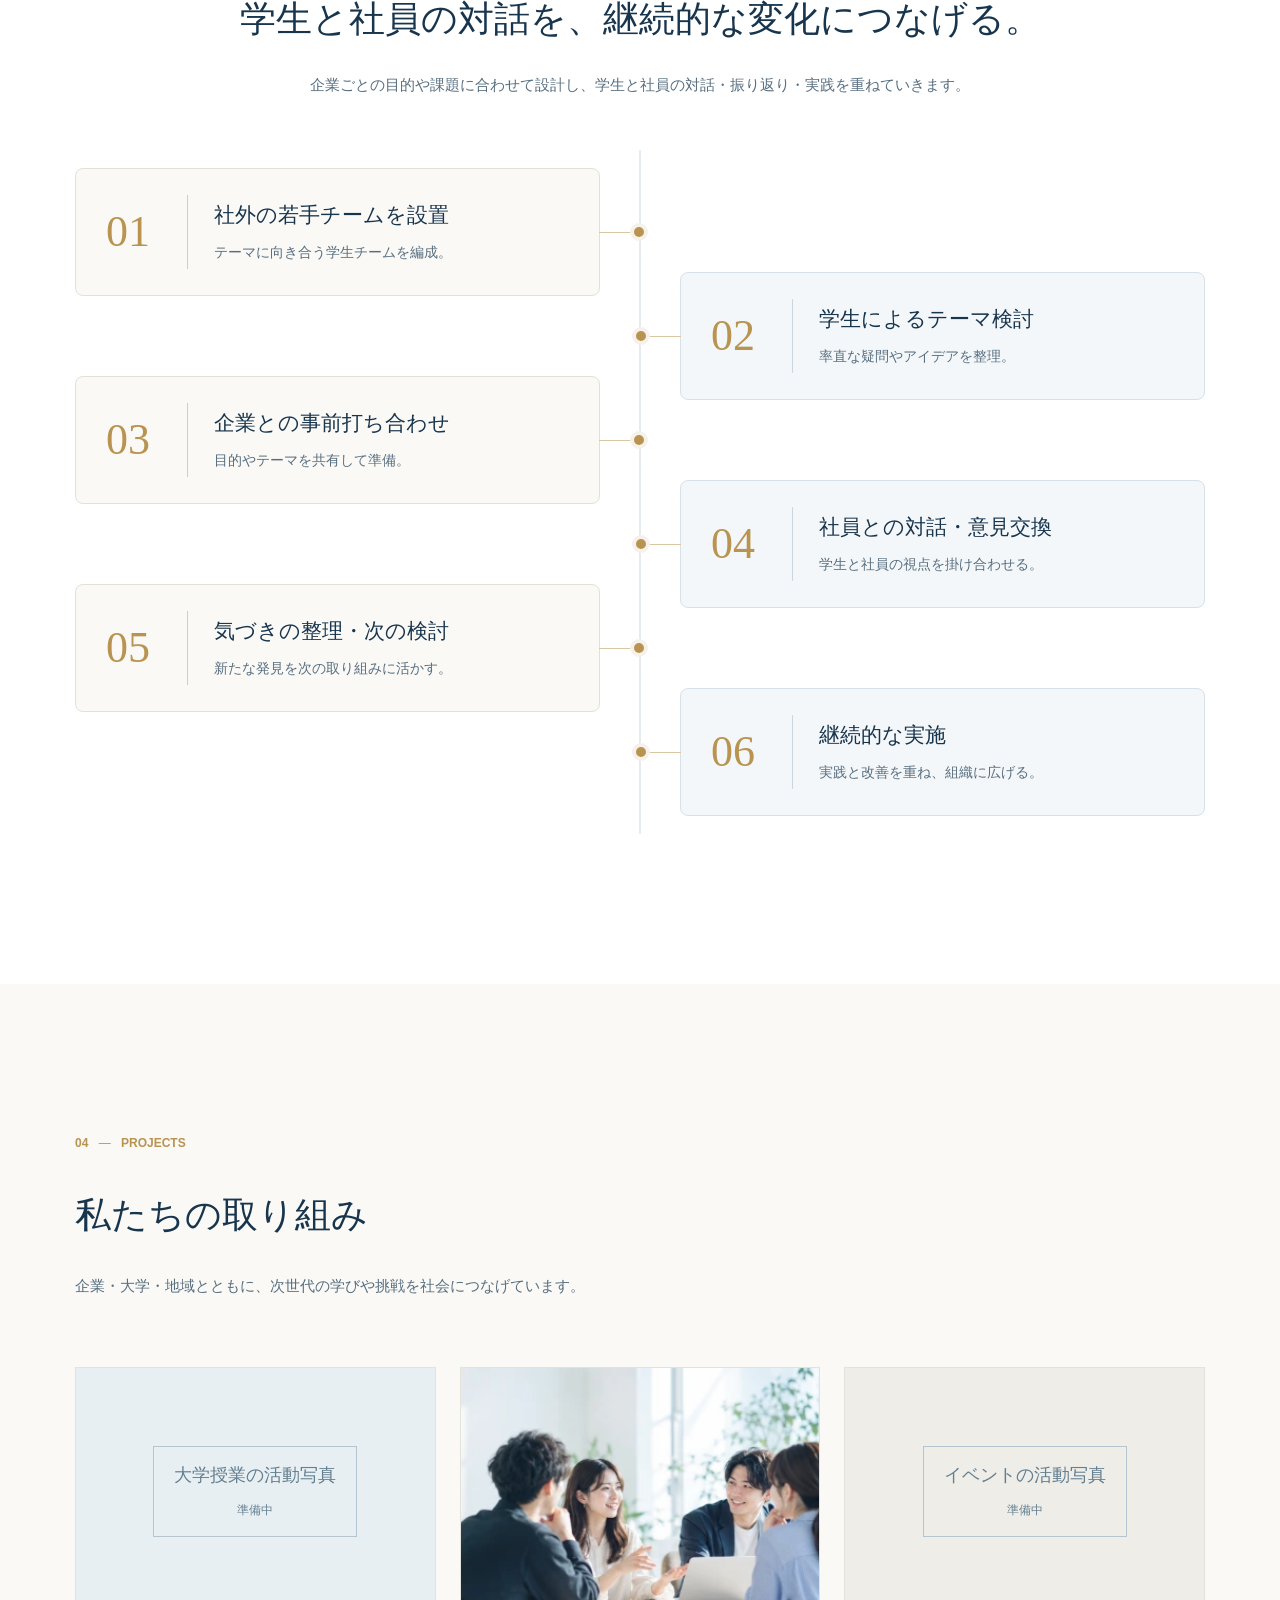
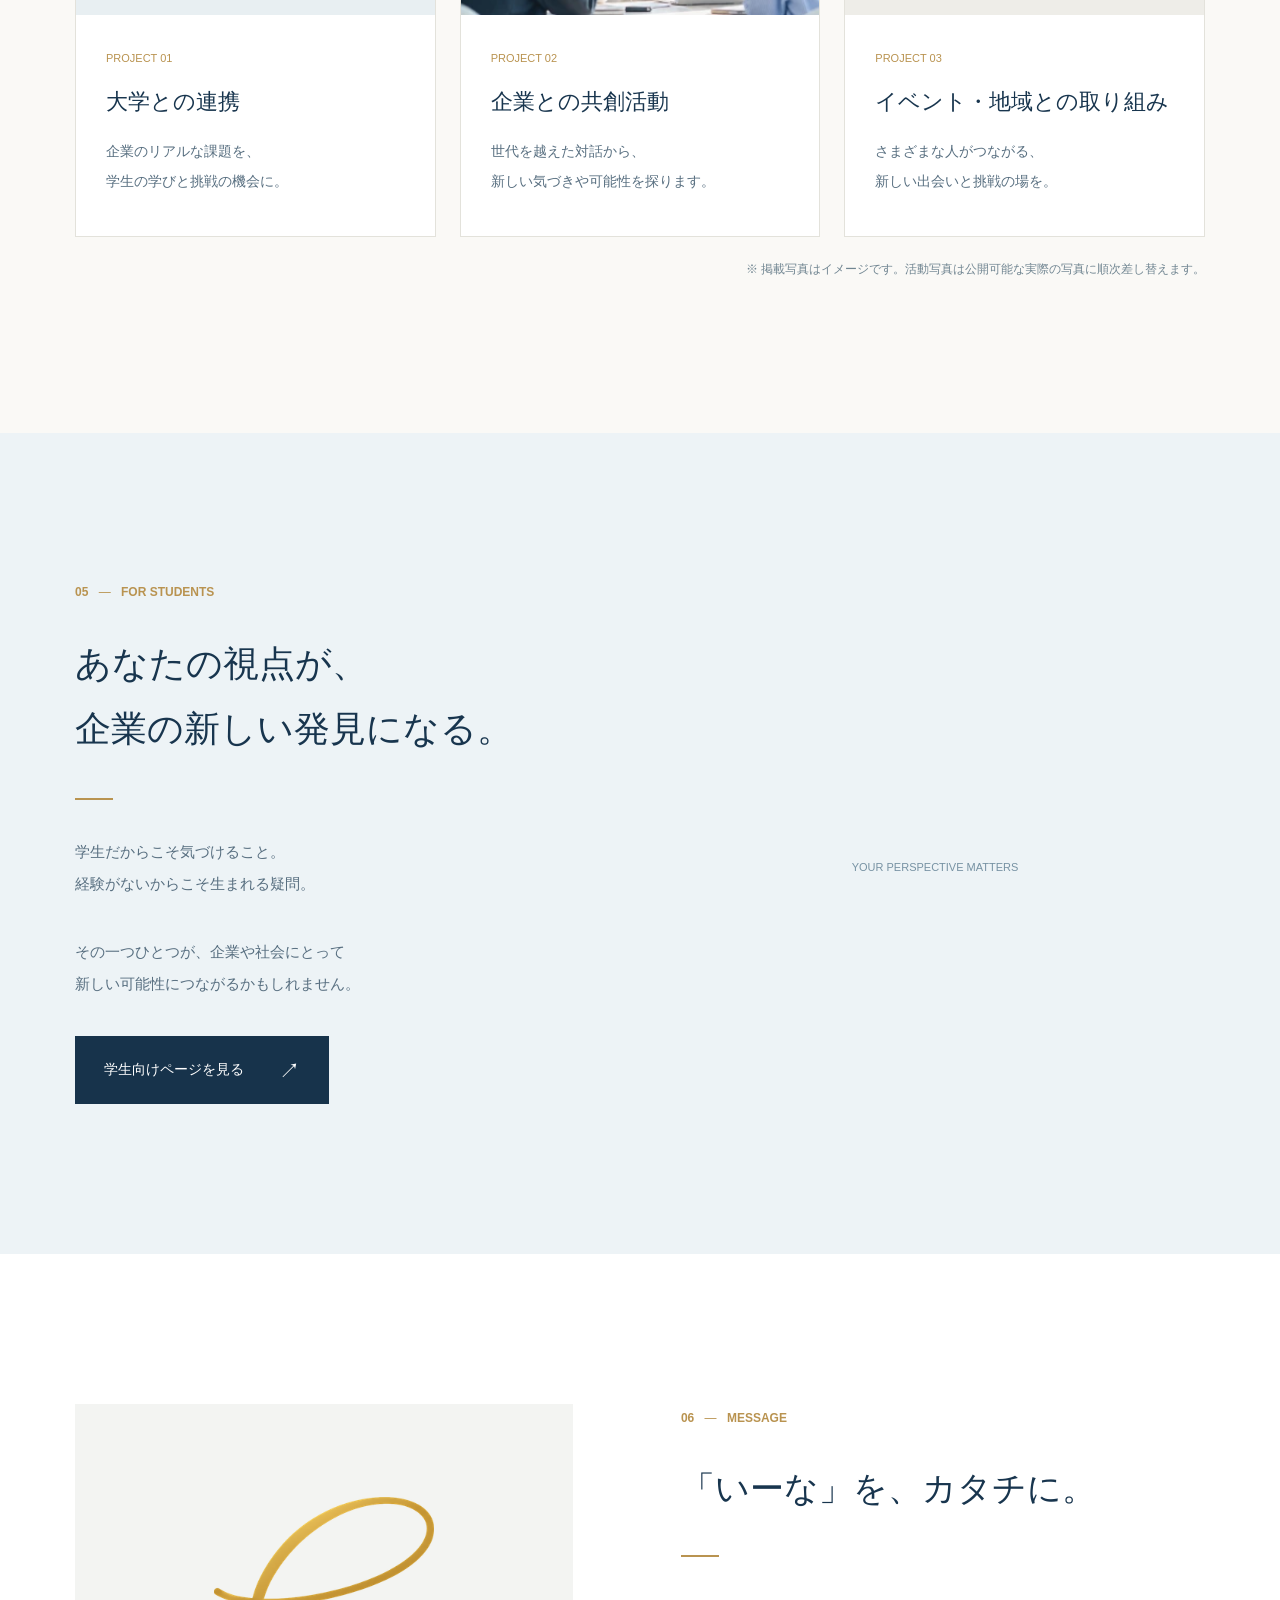
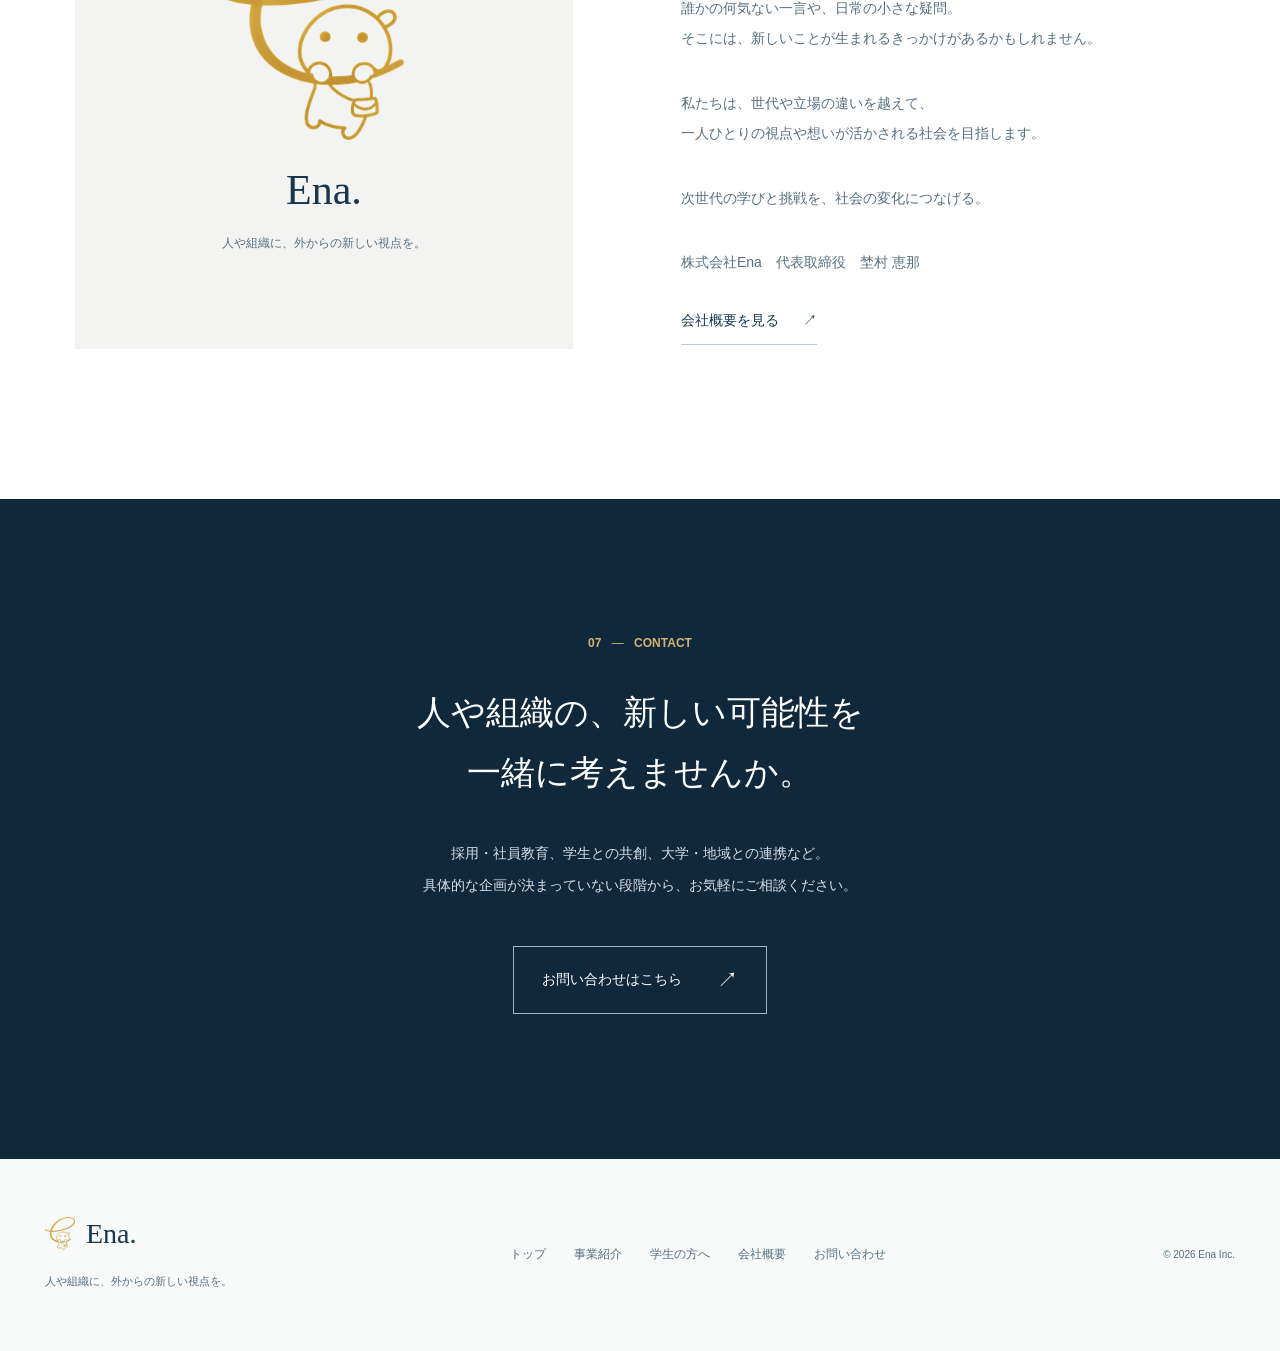
==== commit d59f4390: "Remove Explore text and secondary header company label" ====
--- a/index.html
+++ b/index.html
@@ -20,7 +20,7 @@
 <body class="home-page" id="top">
   <a class="skip-link" href="#main">本文へ移動</a>
   <header class="site-header">
-    <a class="brand" href="/" aria-label="株式会社Ena トップページ"><img src="/assets/ena-logo.png" alt="" width="38" height="42"><span class="wordmark">Ena.</span><span class="brand-company">株式会社Ena</span></a>
+    <a class="brand" href="/" aria-label="株式会社Ena トップページ"><img src="/assets/ena-logo.png" alt="" width="38" height="42"><span class="wordmark">Ena.</span></a>
     <button class="nav-toggle" type="button" aria-label="メニューを開く" aria-expanded="false" aria-controls="global-nav"><span></span><span></span></button>
     <nav class="global-nav" id="global-nav" aria-label="メインナビゲーション"><a href="#about">私たちについて</a><a href="#service">事業紹介</a><a href="#projects">活動紹介</a><a href="/students">学生の方へ</a><a href="/company">会社概要</a><a class="nav-contact" href="/contact">お問い合わせ <span aria-hidden="true">→</span></a></nav>
   </header>
@@ -74,7 +74,7 @@
     </div></section>
 
     <section class="students-section section" id="students" aria-labelledby="students-title"><div class="container students-inner">
-      <div class="students-copy"><p class="eyebrow">05 <span aria-hidden="true">―</span> FOR STUDENTS</p><h2 id="students-title">あなたの視点が、<br>企業の新しい発見になる。</h2><div class="gold-rule" aria-hidden="true"></div><div class="body-copy"><p>学生だからこそ気づけること。<br>経験がないからこそ生まれる疑問。</p><p>その一つひとつが、企業や社会にとって<br>新しい可能性につながるかもしれません。</p></div><a class="button primary" href="/students">学生向けページを見る <span aria-hidden="true">↗</span></a></div><div class="explore" aria-hidden="true"><span>Explore.</span><p>YOUR PERSPECTIVE MATTERS</p></div>
+      <div class="students-copy"><p class="eyebrow">05 <span aria-hidden="true">―</span> FOR STUDENTS</p><h2 id="students-title">あなたの視点が、<br>企業の新しい発見になる。</h2><div class="gold-rule" aria-hidden="true"></div><div class="body-copy"><p>学生だからこそ気づけること。<br>経験がないからこそ生まれる疑問。</p><p>その一つひとつが、企業や社会にとって<br>新しい可能性につながるかもしれません。</p></div><a class="button primary" href="/students">学生向けページを見る <span aria-hidden="true">↗</span></a></div><div class="explore" aria-hidden="true"><p>YOUR PERSPECTIVE MATTERS</p></div>
     </div></section>
 
     <section class="message-section section" id="message" aria-labelledby="message-title"><div class="container message-grid">
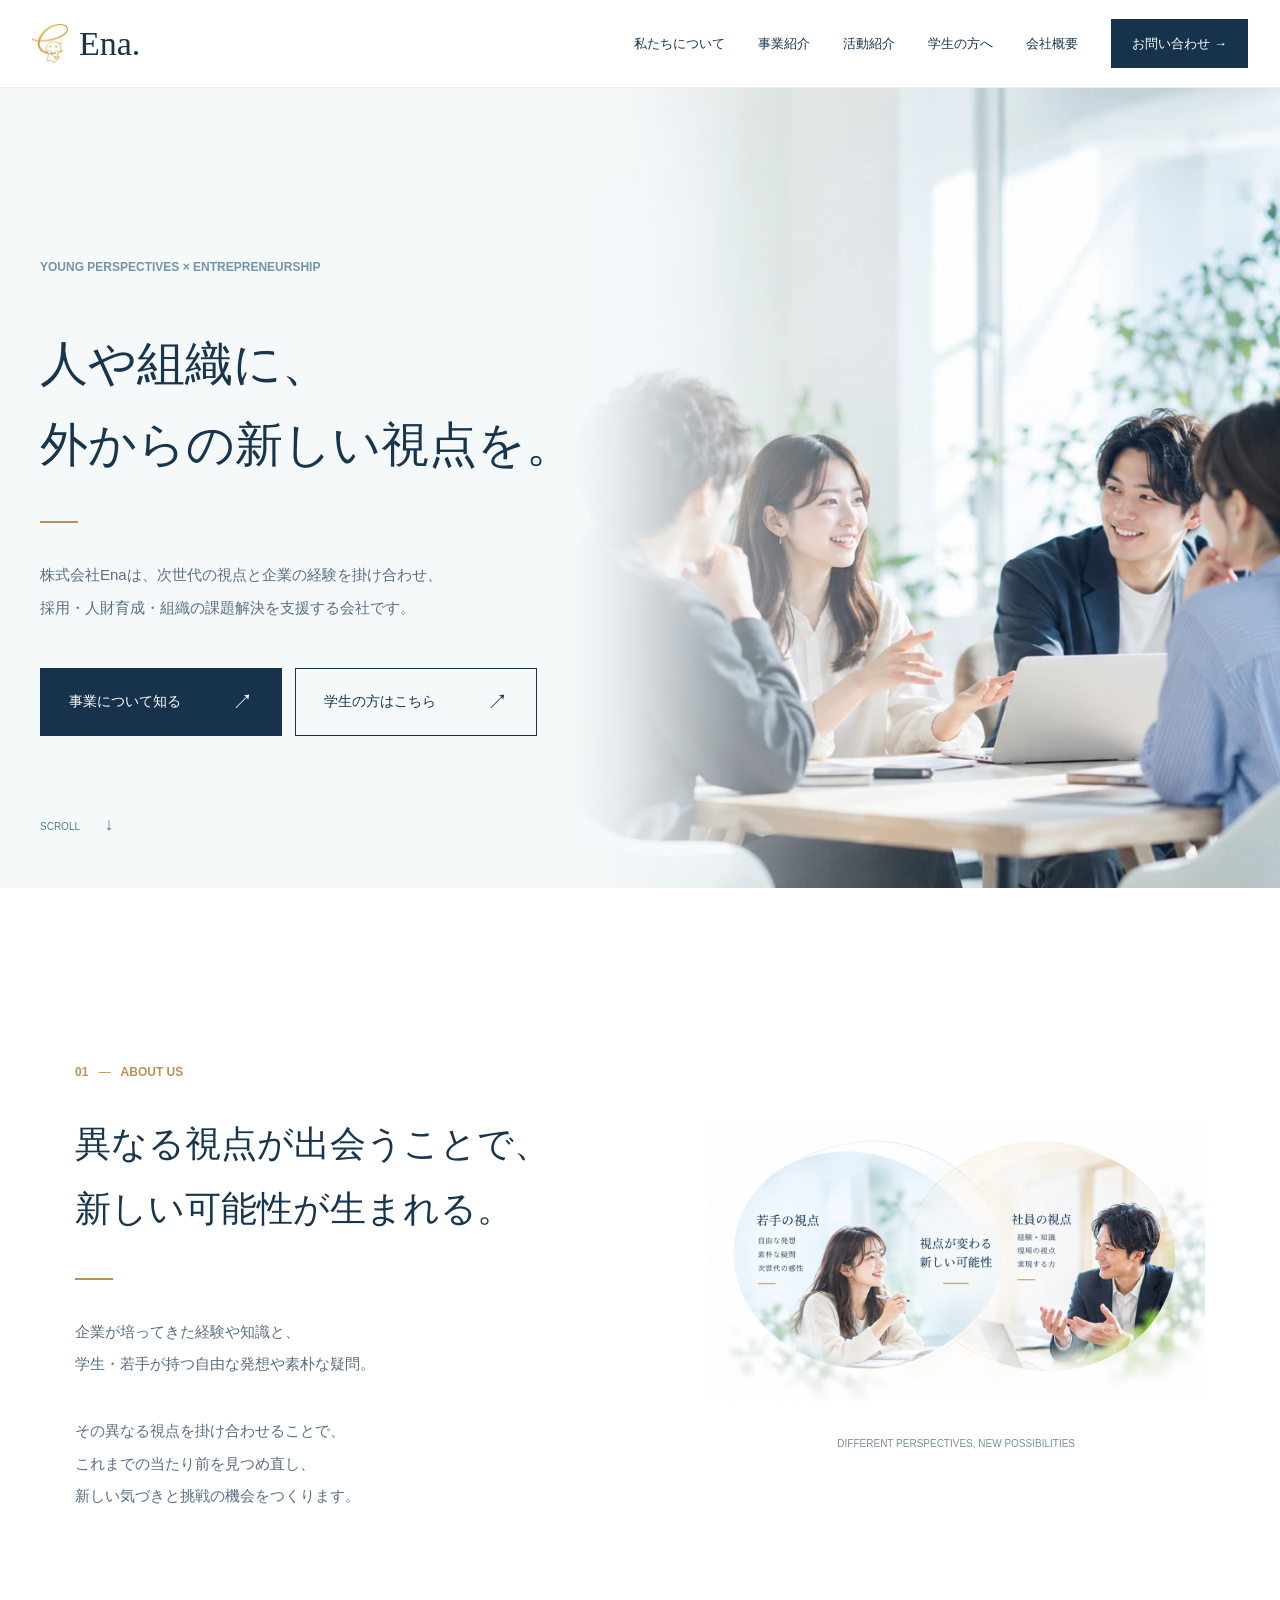
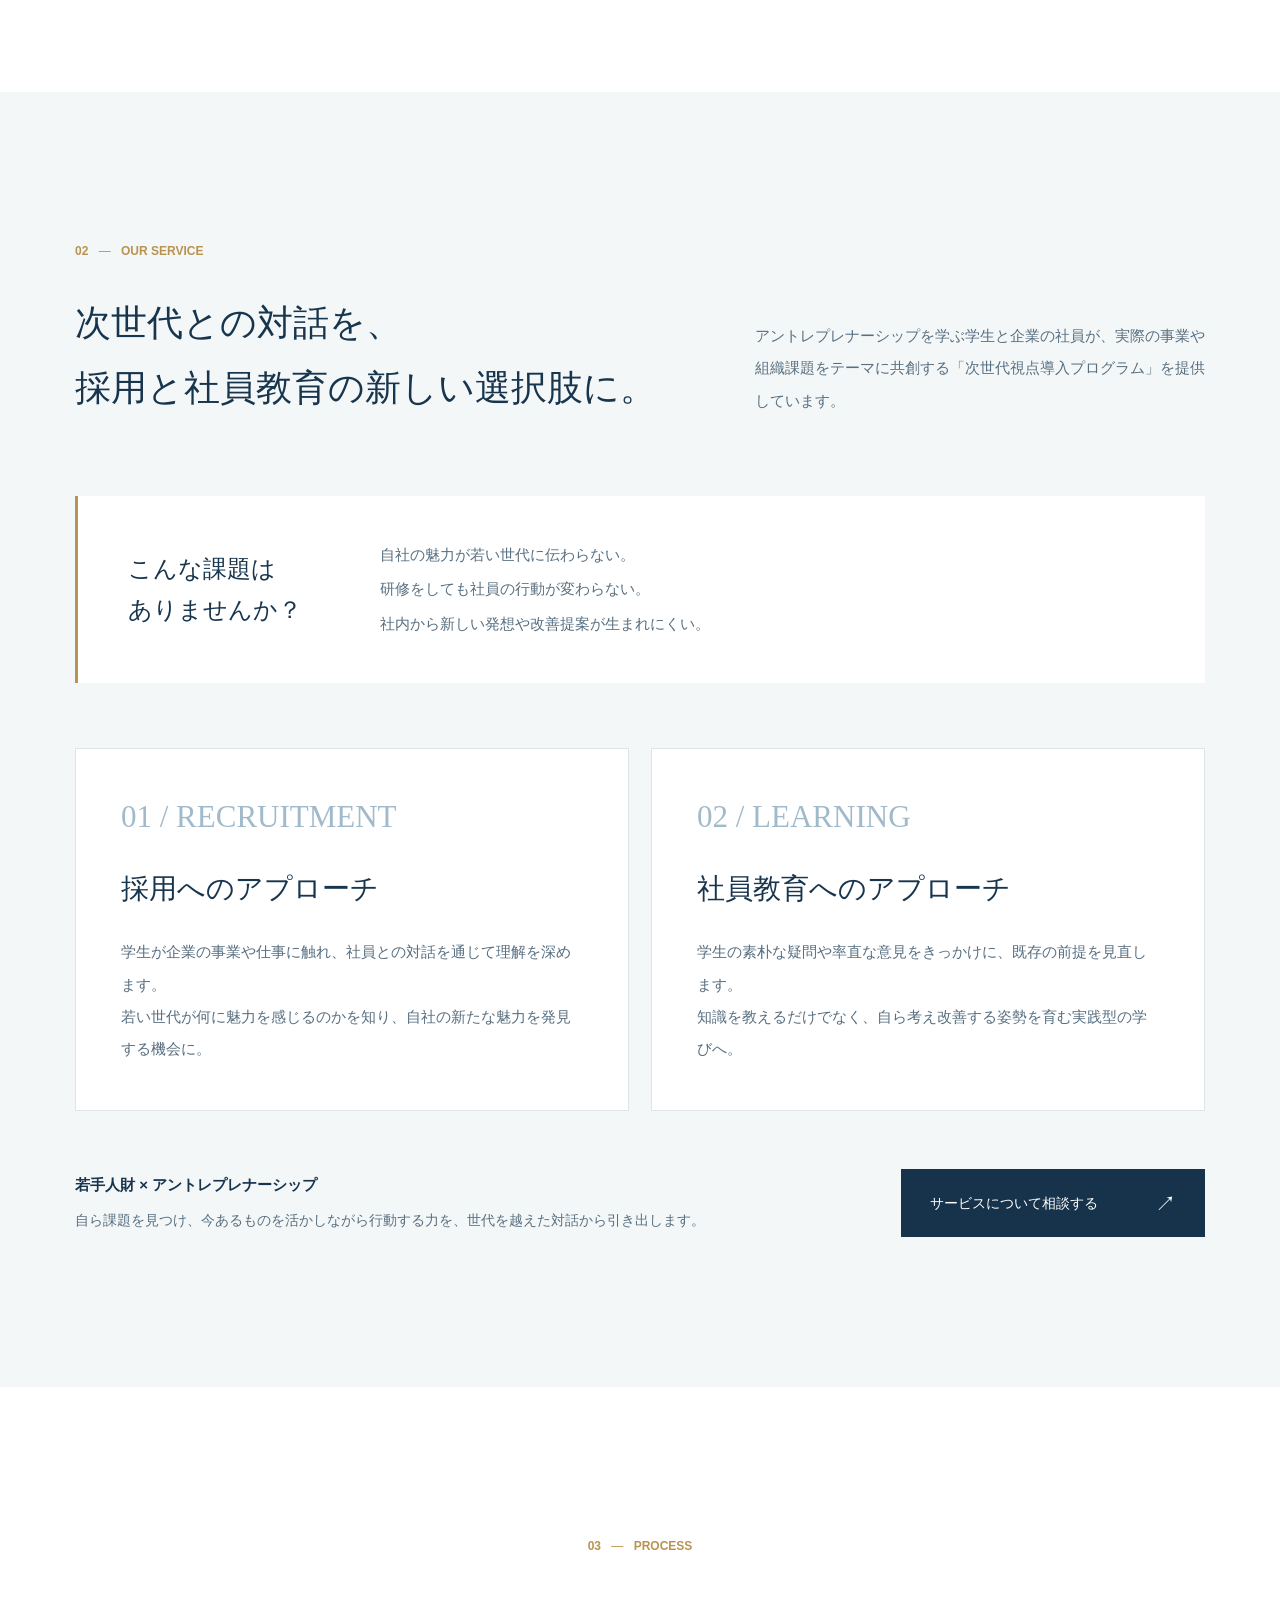
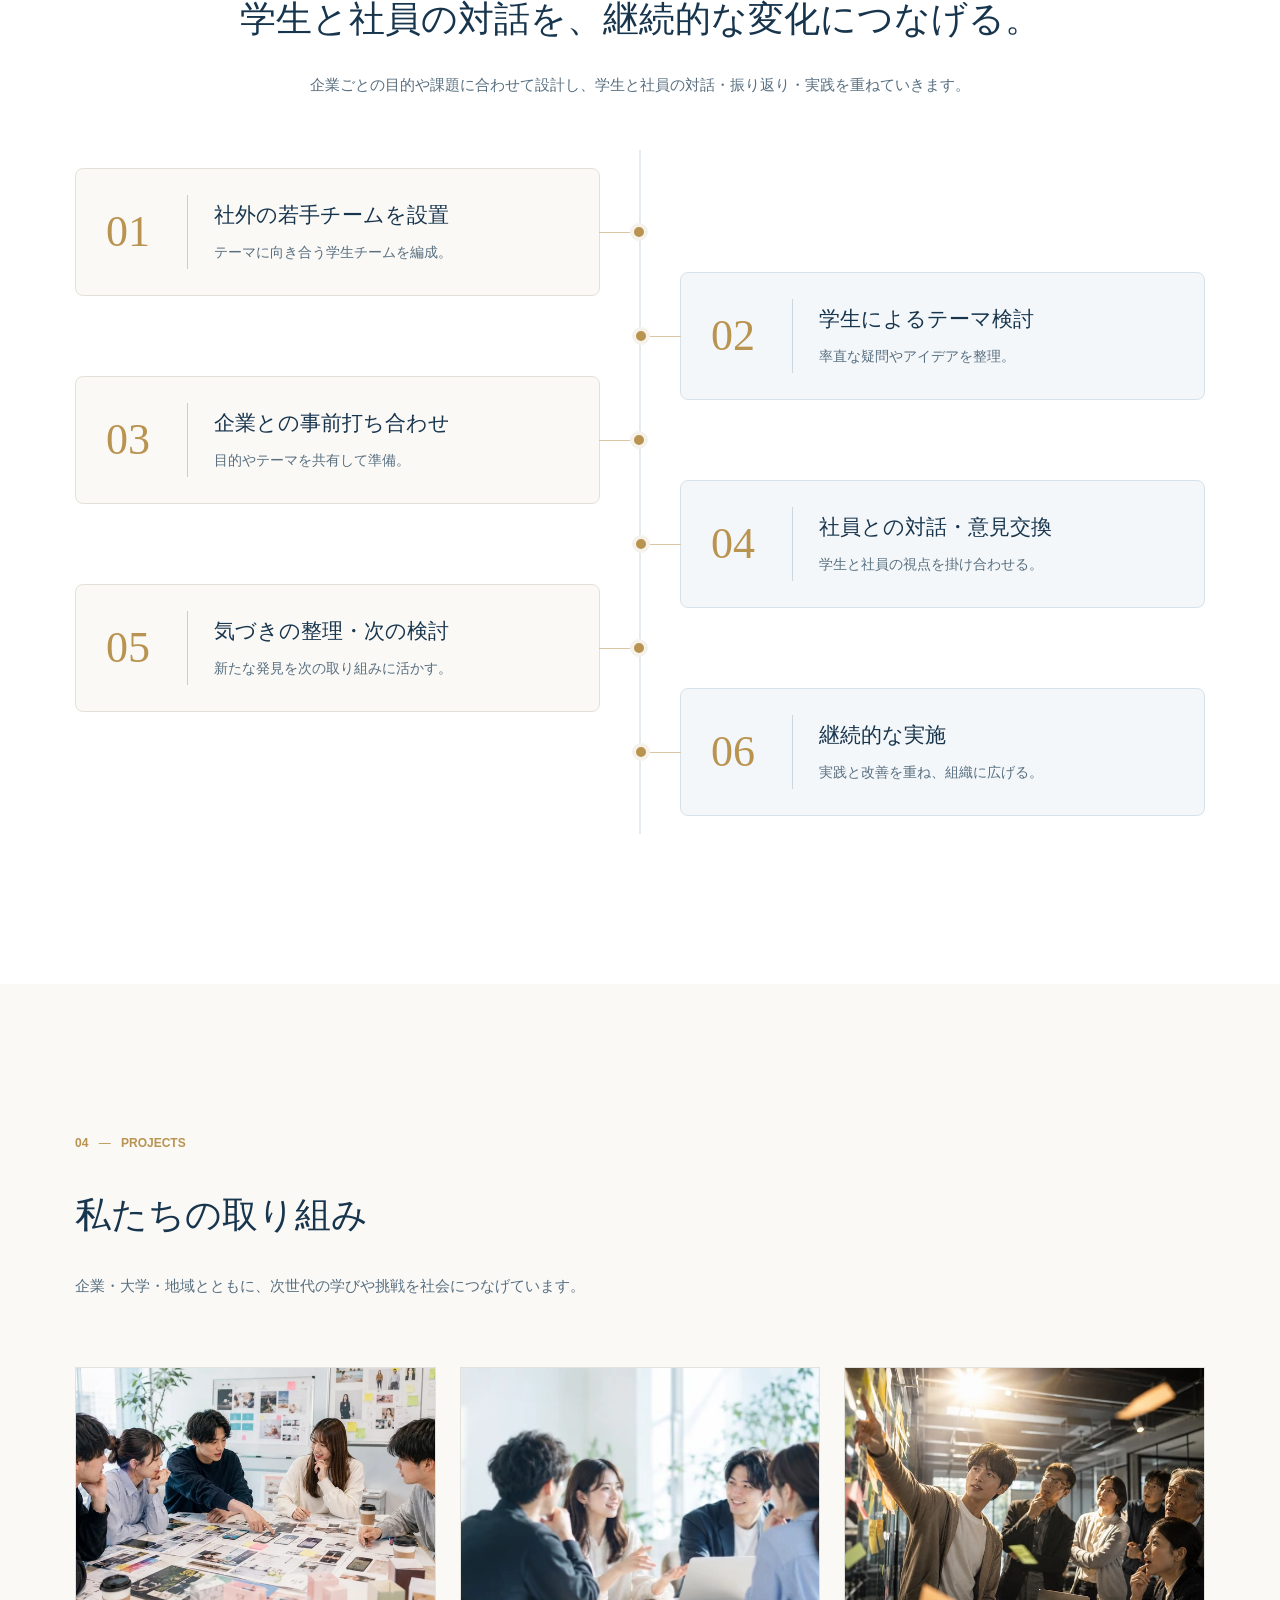
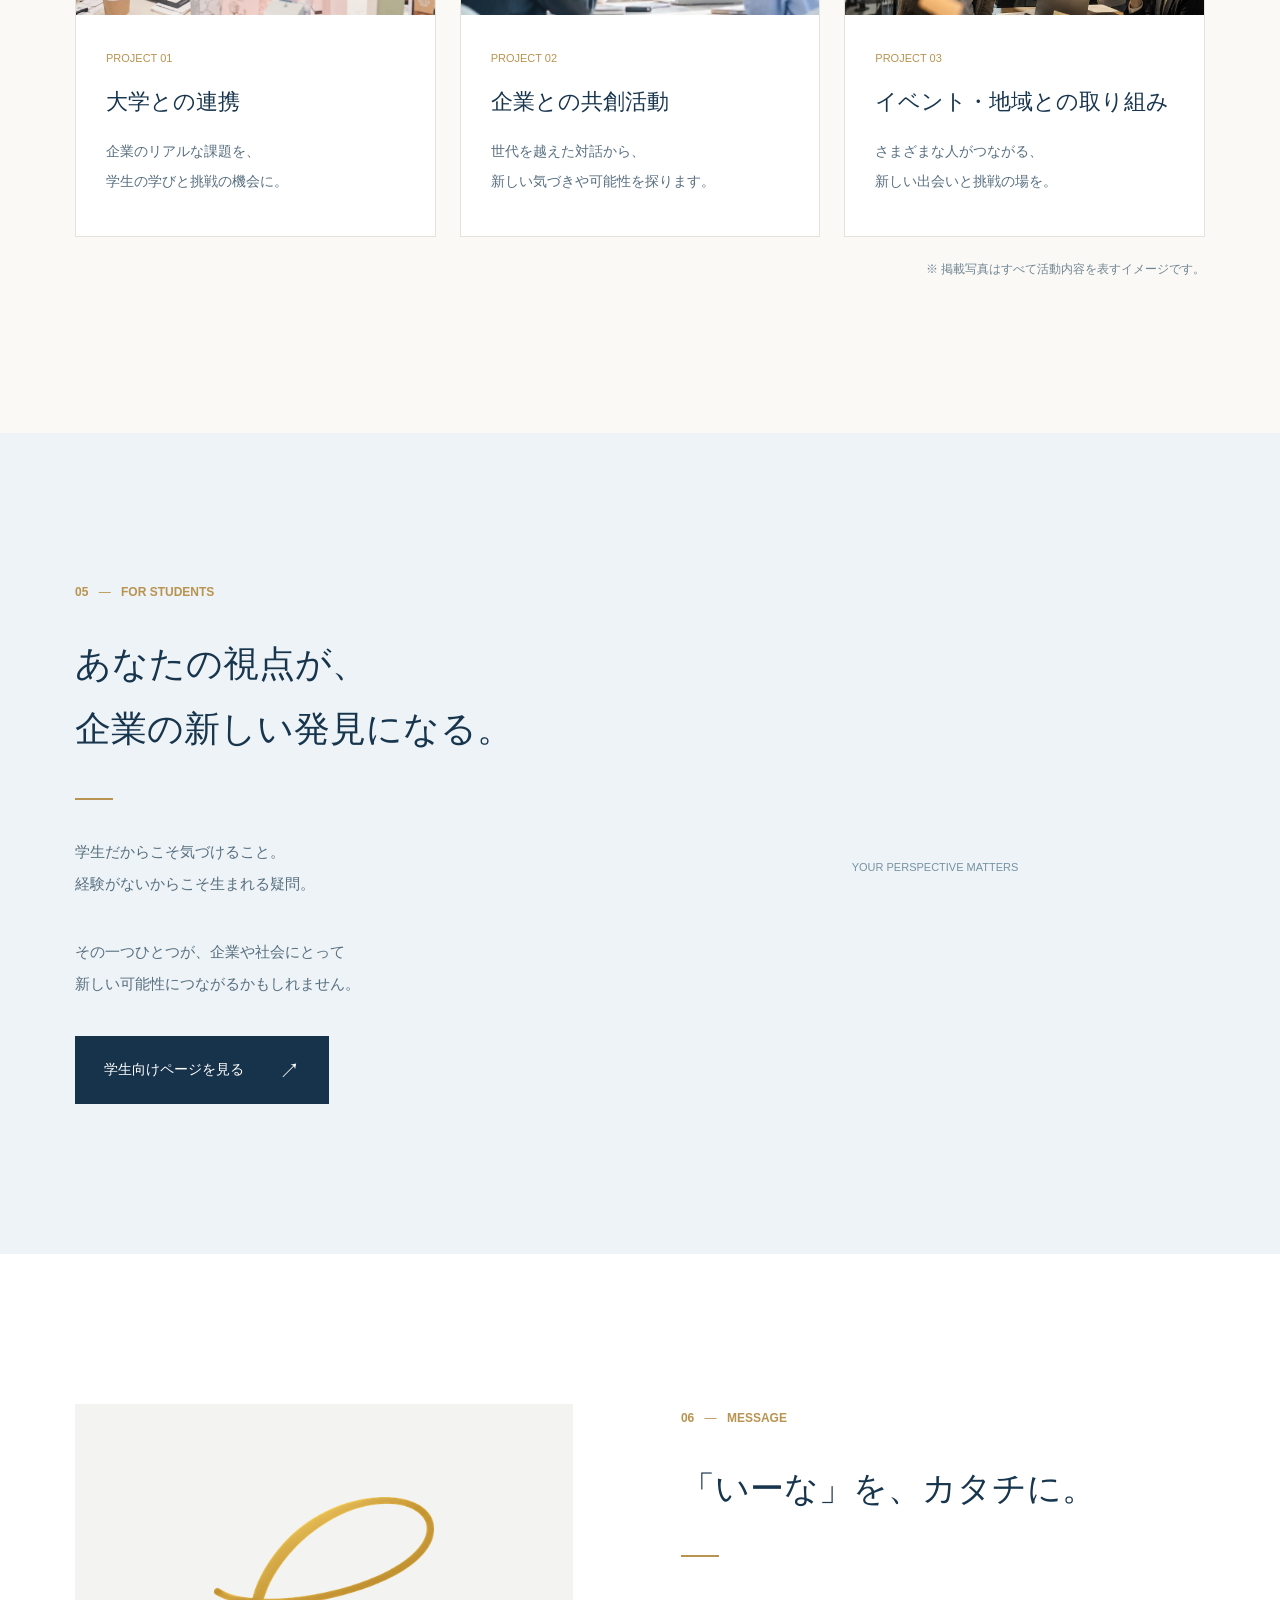
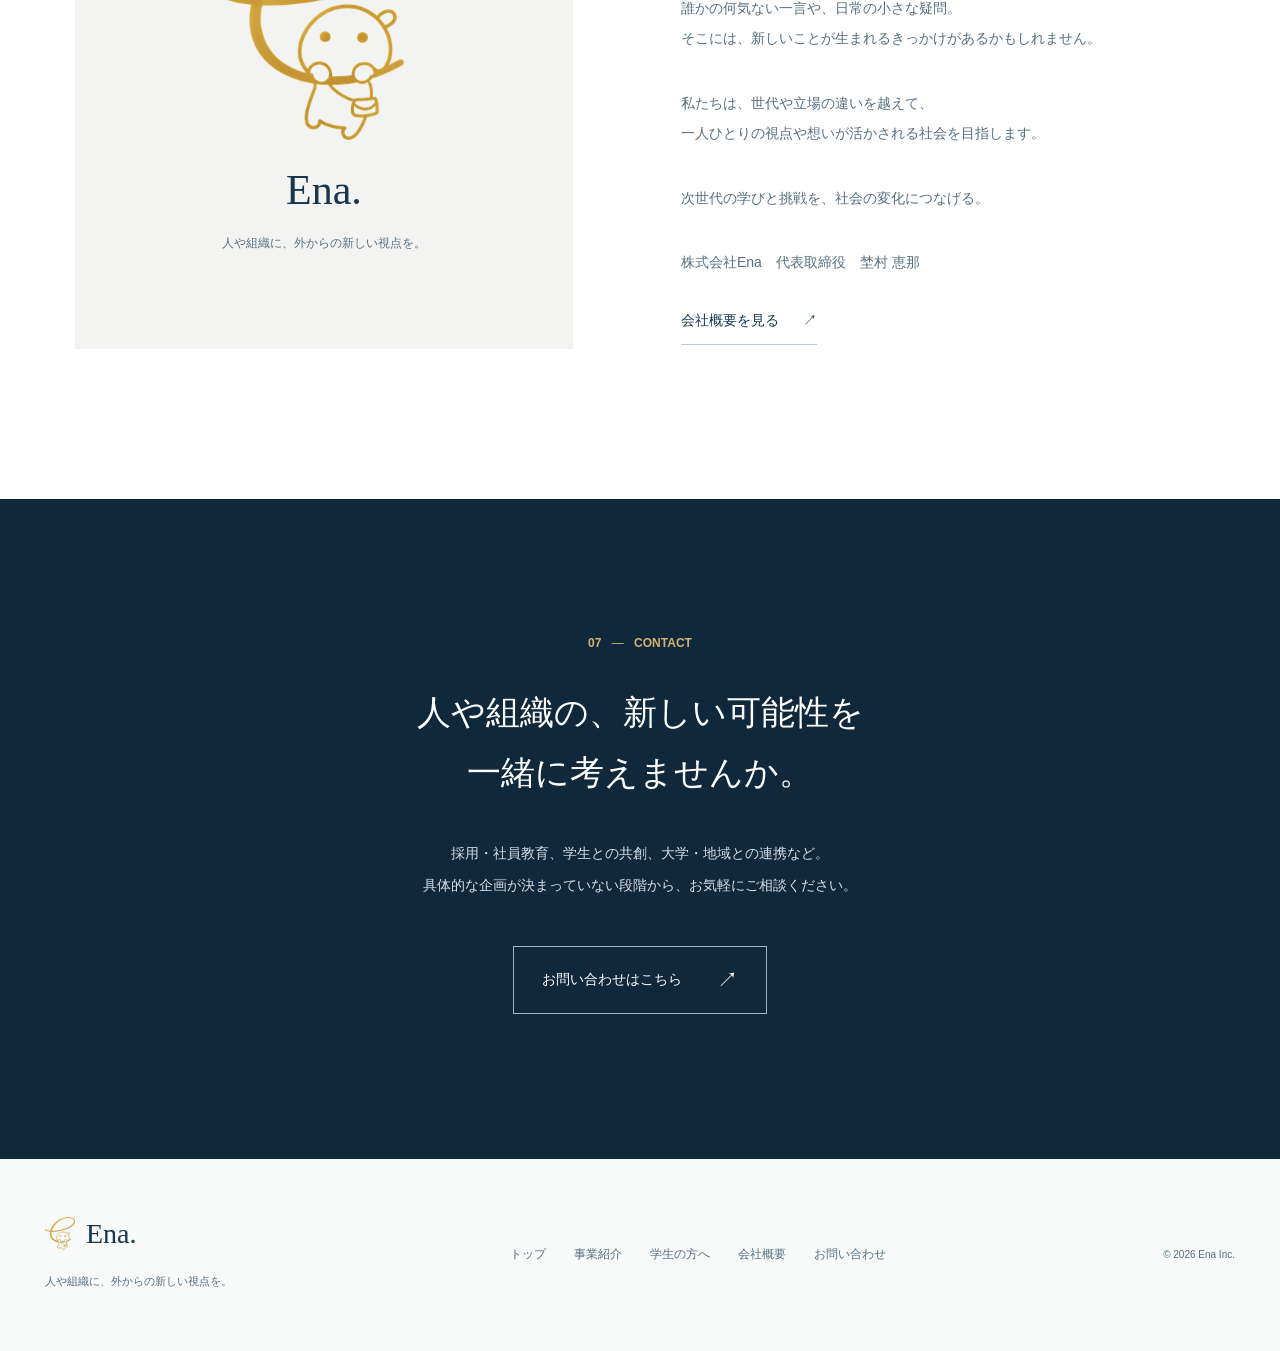
==== commit 330b6d91: "Fill project gallery with relevant activity imagery" ====
--- a/index.html
+++ b/index.html
@@ -67,10 +67,10 @@
     <section class="projects-section section" id="projects" aria-labelledby="projects-title"><div class="container">
       <p class="eyebrow">04 <span aria-hidden="true">―</span> PROJECTS</p><h2 id="projects-title">私たちの取り組み</h2><p class="section-description">企業・大学・地域とともに、次世代の学びや挑戦を社会につなげています。</p>
       <div class="projects-grid">
-        <article class="project"><div class="project-placeholder"><span>大学授業の活動写真<br><small>準備中</small></span></div><div class="project-copy"><p class="project-label">PROJECT 01</p><h3>大学との連携</h3><p>企業のリアルな課題を、<br>学生の学びと挑戦の機会に。</p></div></article>
+        <article class="project"><img class="project-image" src="/assets/project-university.webp" width="800" height="450" alt="学生が資料を囲んでアイデアを話し合う活動のイメージ"><div class="project-copy"><p class="project-label">PROJECT 01</p><h3>大学との連携</h3><p>企業のリアルな課題を、<br>学生の学びと挑戦の機会に。</p></div></article>
         <article class="project"><img class="project-image" src="/assets/project-dialogue.webp" width="350" height="230" alt="企業と若手が対話する場のイメージ"><div class="project-copy"><p class="project-label">PROJECT 02</p><h3>企業との共創活動</h3><p>世代を越えた対話から、<br>新しい気づきや可能性を探ります。</p></div></article>
-        <article class="project"><div class="project-placeholder project-placeholder-event"><span>イベントの活動写真<br><small>準備中</small></span></div><div class="project-copy"><p class="project-label">PROJECT 03</p><h3>イベント・地域との取り組み</h3><p>さまざまな人がつながる、<br>新しい出会いと挑戦の場を。</p></div></article>
-      </div><p class="photo-note">※ 掲載写真はイメージです。活動写真は公開可能な実際の写真に順次差し替えます。</p>
+        <article class="project"><img class="project-image" src="/assets/project-community.webp" width="800" height="450" alt="世代の異なる参加者が意見を共有するワークショップのイメージ"><div class="project-copy"><p class="project-label">PROJECT 03</p><h3>イベント・地域との取り組み</h3><p>さまざまな人がつながる、<br>新しい出会いと挑戦の場を。</p></div></article>
+      </div><p class="photo-note">※ 掲載写真はすべて活動内容を表すイメージです。</p>
     </div></section>
 
     <section class="students-section section" id="students" aria-labelledby="students-title"><div class="container students-inner">
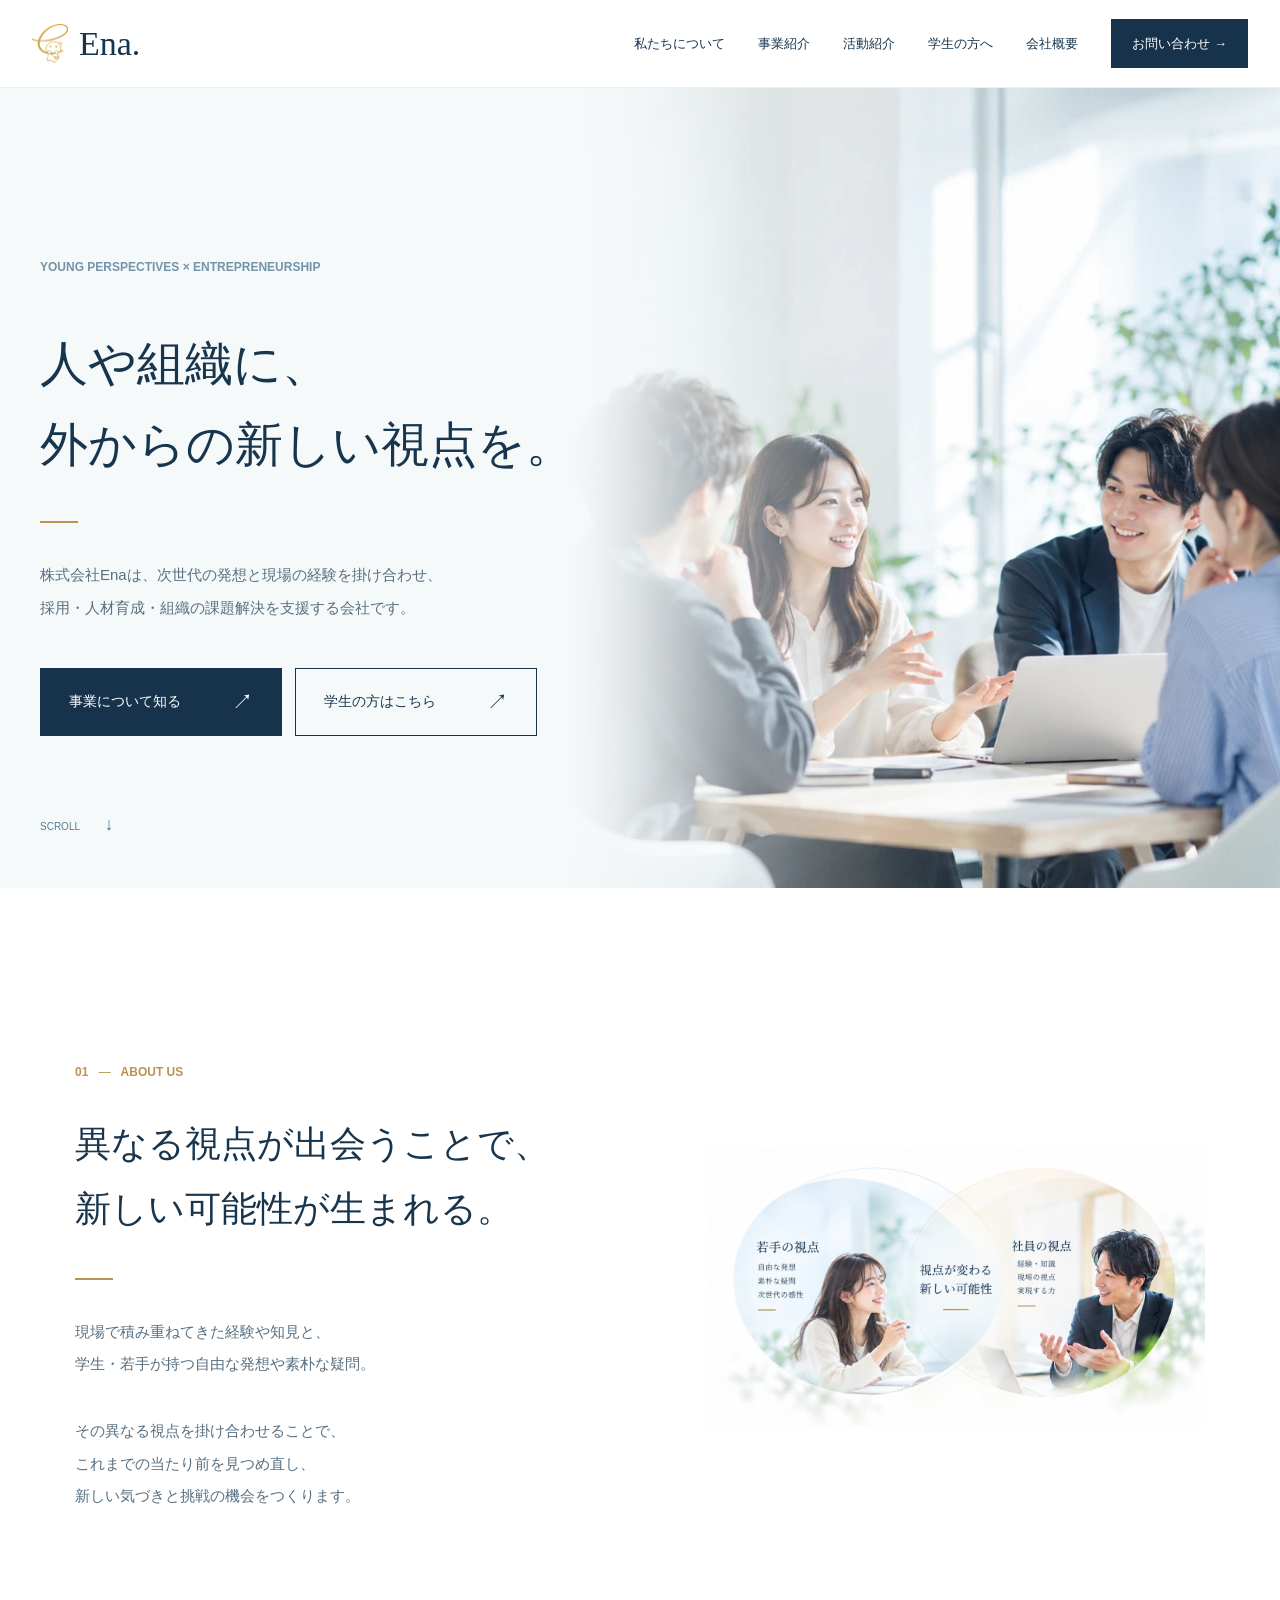
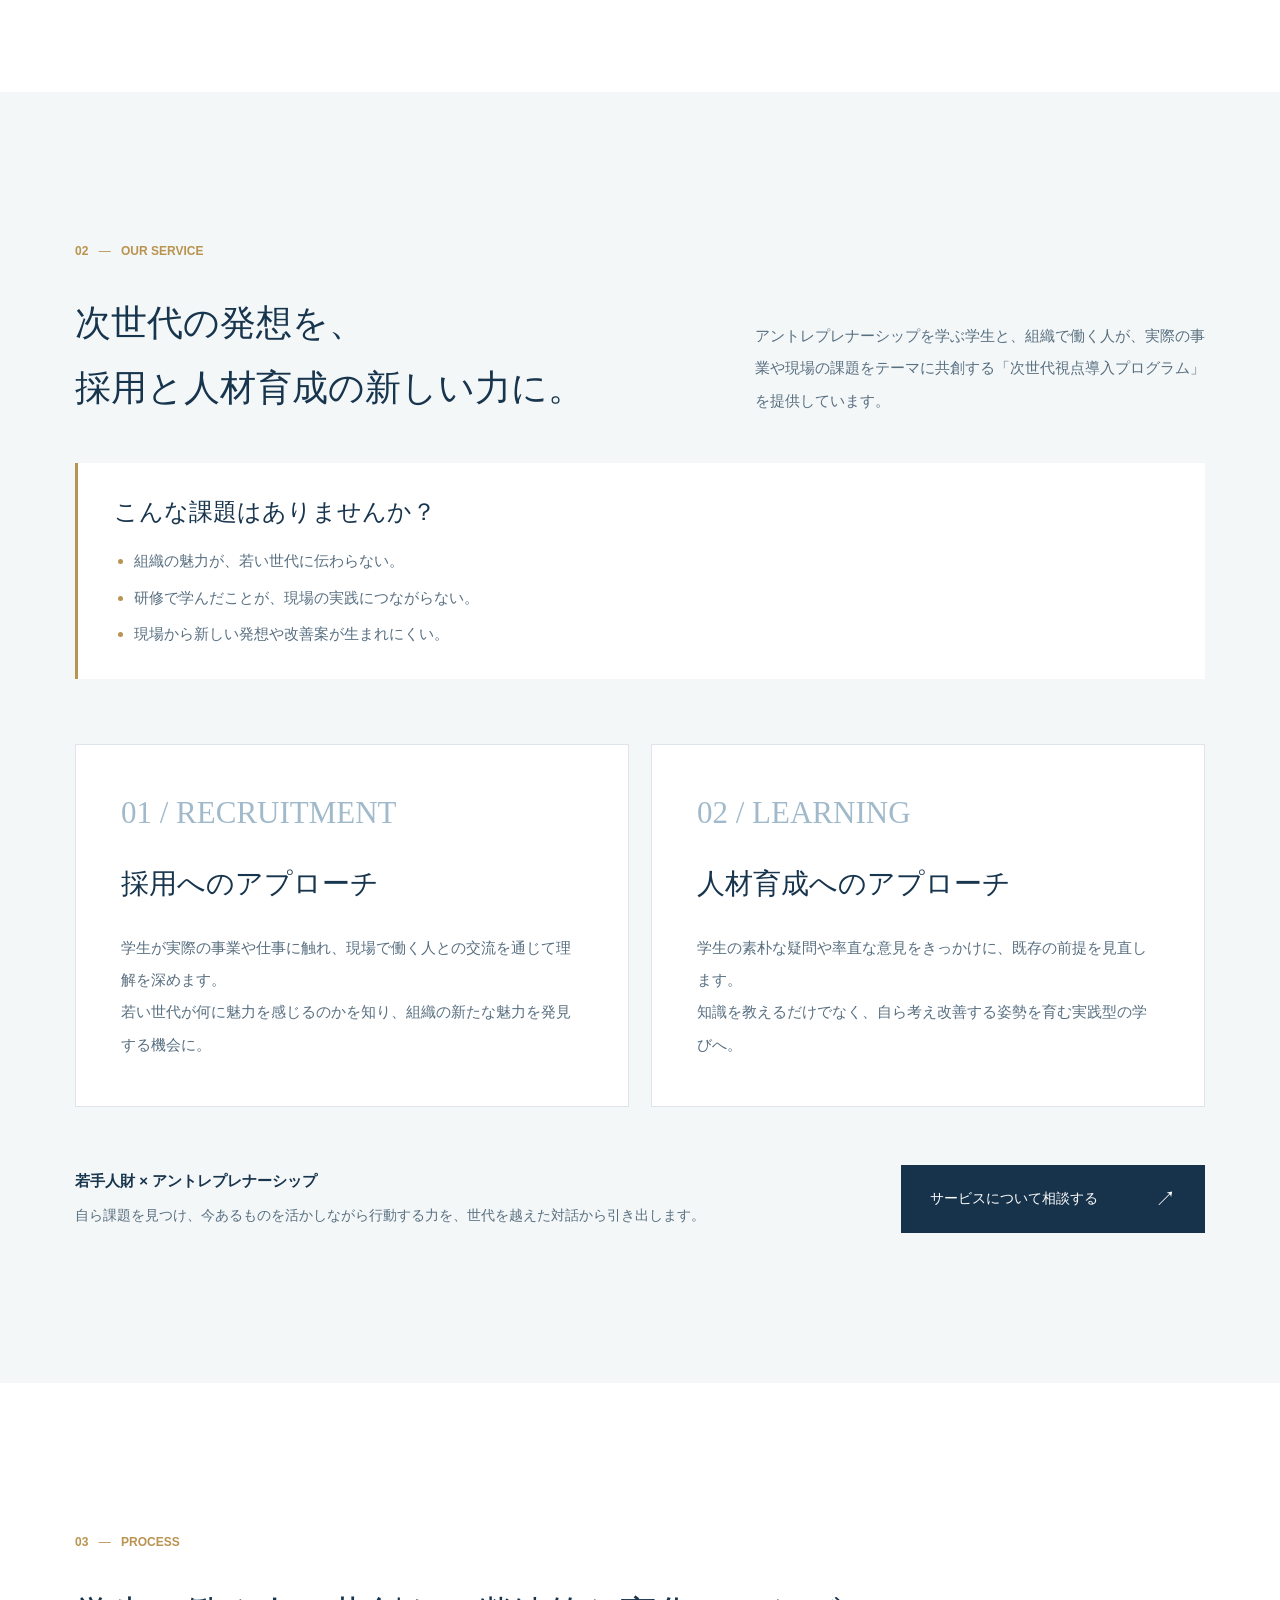
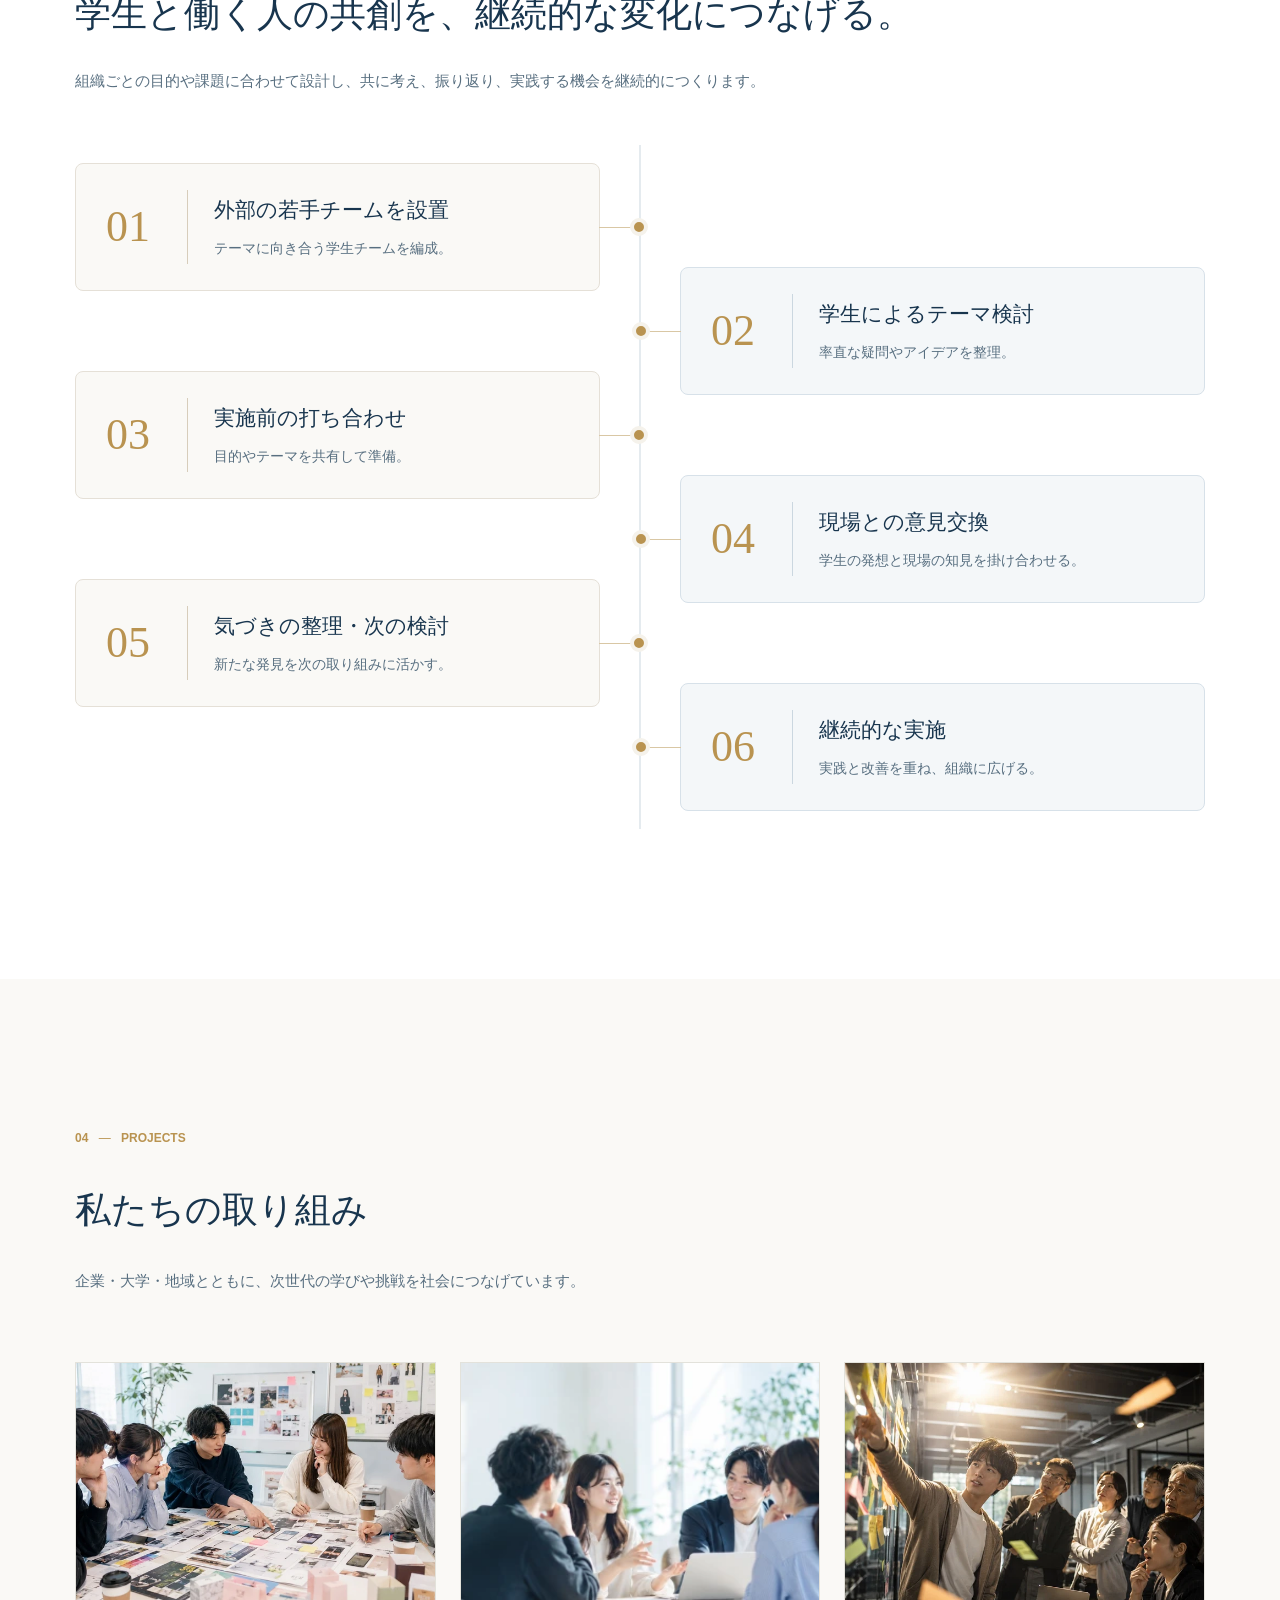
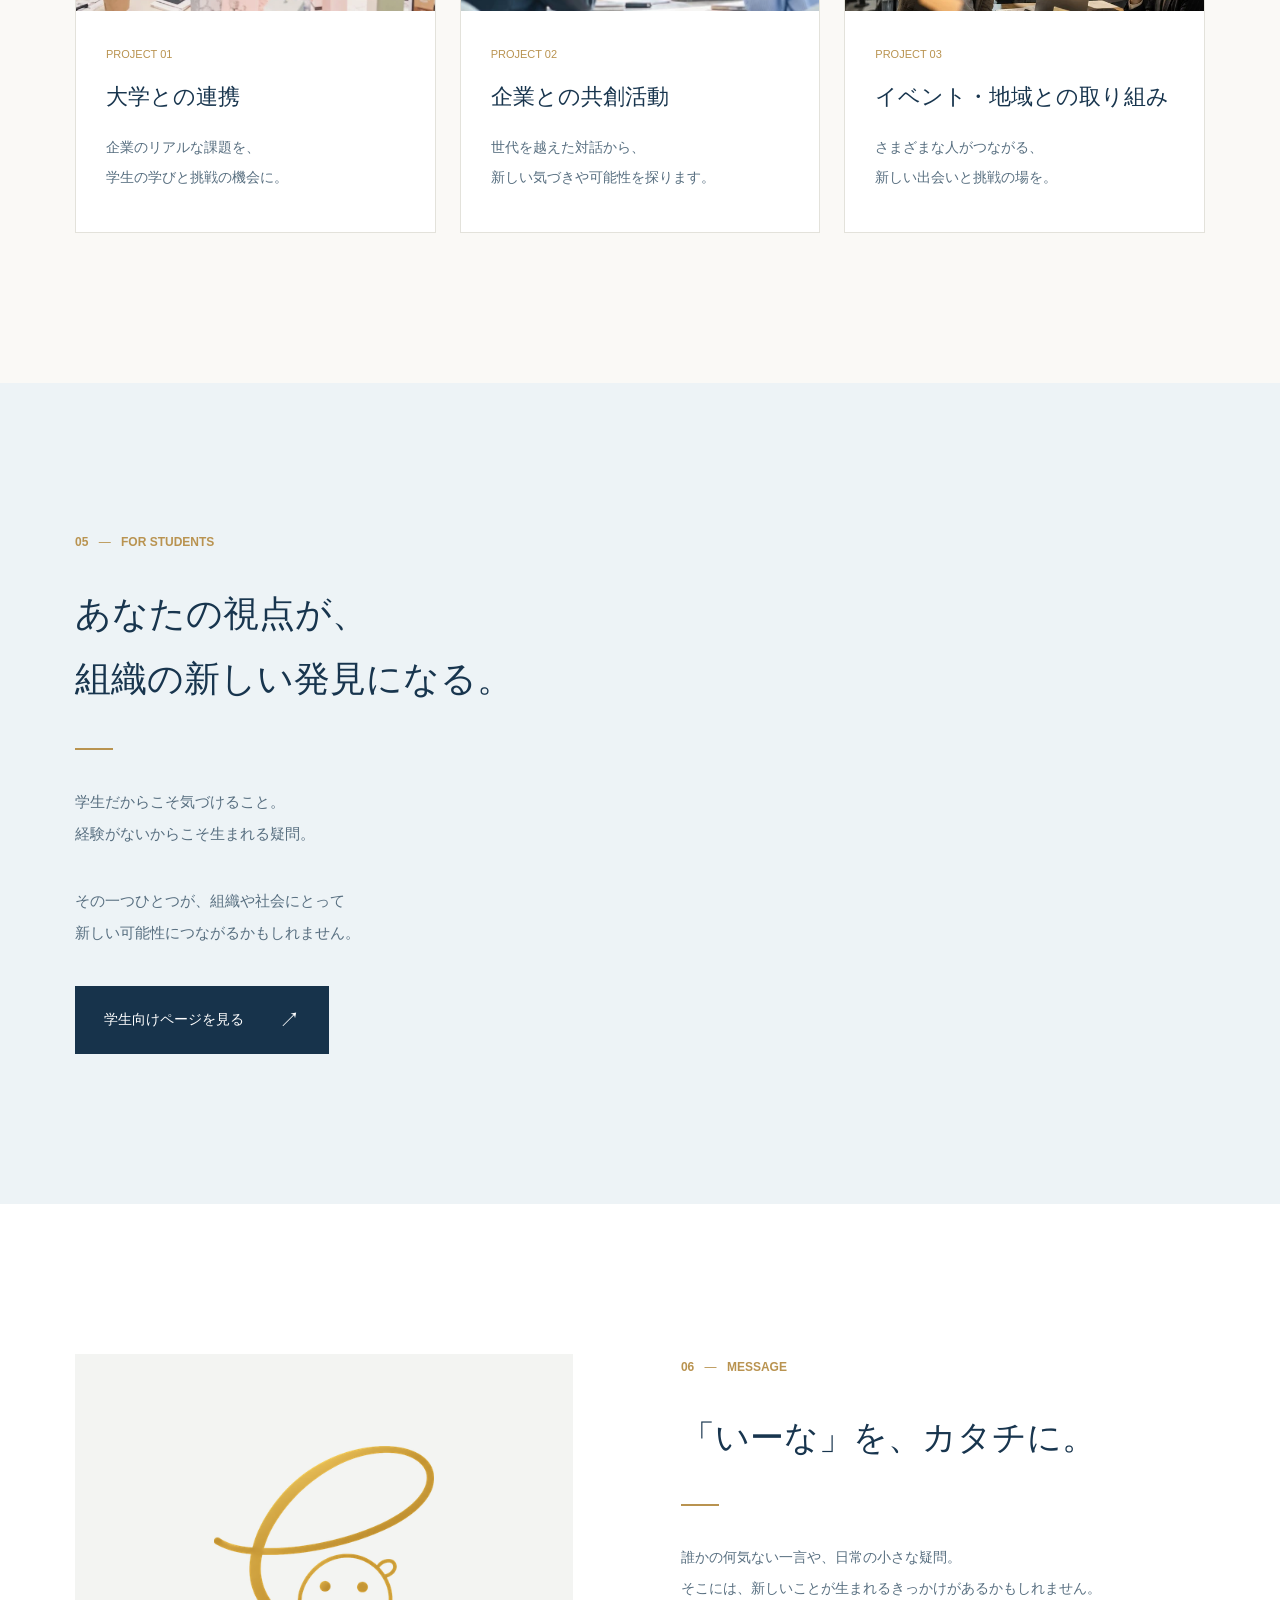
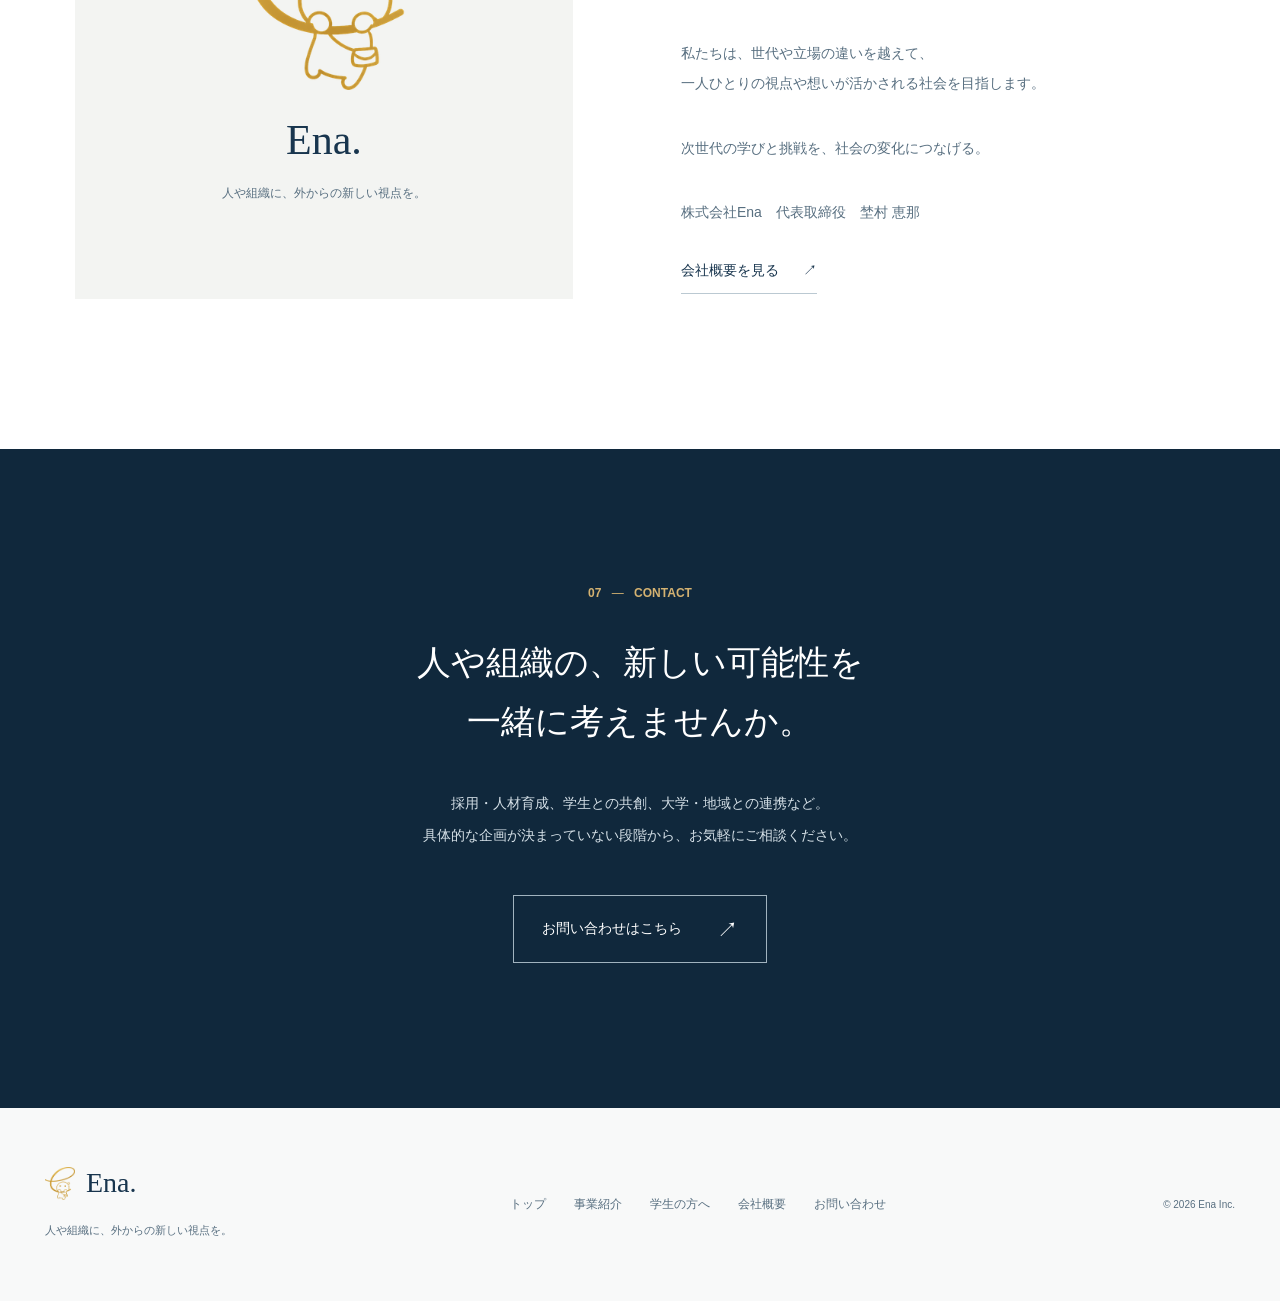
==== commit 11eaecca: "Refine site copy, compact issues layout, and remove visible contact address" ====
--- a/index.html
+++ b/index.html
@@ -4,9 +4,9 @@
   <meta charset="utf-8">
   <meta name="viewport" content="width=device-width, initial-scale=1">
   <title>株式会社Ena | 人や組織に、外からの新しい視点を。</title>
-  <meta name="description" content="株式会社Enaは、次世代の視点と企業の経験を掛け合わせ、採用・人財育成・組織の課題解決を支援する会社です。学生と社員の対話から、新しい可能性をつくります。">
+  <meta name="description" content="株式会社Enaは、次世代の発想と現場の経験を掛け合わせ、採用・人材育成・組織の課題解決を支援します。学生と働く人の共創から、新しい可能性をつくります。">
   <meta property="og:title" content="株式会社Ena | 人や組織に、外からの新しい視点を。">
-  <meta property="og:description" content="次世代の視点と企業の経験を掛け合わせ、採用・人財育成・組織の課題解決を支援します。">
+  <meta property="og:description" content="次世代の発想と現場の経験を掛け合わせ、採用・人材育成・組織の課題解決を支援します。">
   <meta property="og:type" content="website">
   <meta property="og:url" content="https://e-na.jp/">
   <meta property="og:image" content="https://e-na.jp/assets/hero-dialogue.webp">
@@ -26,39 +26,39 @@
   </header>
   <main id="main">
     <section class="hero" id="home" aria-labelledby="hero-title">
-      <div class="hero-media"><img src="/assets/hero-dialogue.webp" width="800" height="800" fetchpriority="high" alt="テーブルを囲み、笑顔で対話する若手と企業の社員"></div>
+      <div class="hero-media"><img src="/assets/hero-dialogue.webp" width="800" height="800" fetchpriority="high" alt="テーブルを囲み、笑顔で意見を交わす若手と現場で働く人たち"></div>
       <div class="hero-inner"><div class="hero-copy">
         <p class="hero-eyebrow">YOUNG PERSPECTIVES × ENTREPRENEURSHIP</p>
         <h1 id="hero-title">人や組織に、<br>外からの新しい視点を。</h1>
         <div class="gold-rule" aria-hidden="true"></div>
-        <p class="hero-description">株式会社Enaは、次世代の視点と企業の経験を掛け合わせ、<br class="desktop-break">採用・人財育成・組織の課題解決を支援する会社です。</p>
+        <p class="hero-description">株式会社Enaは、次世代の発想と現場の経験を掛け合わせ、<br class="desktop-break">採用・人材育成・組織の課題解決を支援する会社です。</p>
         <div class="hero-actions"><a class="button primary" href="#service">事業について知る <span aria-hidden="true">↗</span></a><a class="button secondary" href="/students">学生の方はこちら <span aria-hidden="true">↗</span></a></div>
       </div><a class="scroll-link" href="#about">SCROLL <span aria-hidden="true">↓</span></a></div>
     </section>
 
     <section class="about-section section" id="about" aria-labelledby="about-title"><div class="container about-grid">
-      <div><p class="eyebrow">01 <span aria-hidden="true">―</span> ABOUT US</p><h2 id="about-title">異なる視点が出会うことで、<br>新しい可能性が生まれる。</h2><div class="gold-rule" aria-hidden="true"></div><div class="body-copy"><p>企業が培ってきた経験や知識と、<br>学生・若手が持つ自由な発想や素朴な疑問。</p><p>その異なる視点を掛け合わせることで、<br>これまでの当たり前を見つめ直し、<br>新しい気づきと挑戦の機会をつくります。</p></div></div>
-      <figure class="perspectives"><img src="/assets/about-perspectives.webp" width="1280" height="720" alt="若手の自由な発想・素朴な疑問・次世代の感性と、社員の経験・知識・現場の視点・実現する力が重なり、視点が変わる新しい可能性を生み出す。"><figcaption>DIFFERENT PERSPECTIVES, NEW POSSIBILITIES</figcaption></figure>
+      <div><p class="eyebrow">01 <span aria-hidden="true">―</span> ABOUT US</p><h2 id="about-title">異なる視点が出会うことで、<br>新しい可能性が生まれる。</h2><div class="gold-rule" aria-hidden="true"></div><div class="body-copy"><p>現場で積み重ねてきた経験や知見と、<br>学生・若手が持つ自由な発想や素朴な疑問。</p><p>その異なる視点を掛け合わせることで、<br>これまでの当たり前を見つめ直し、<br>新しい気づきと挑戦の機会をつくります。</p></div></div>
+      <figure class="perspectives"><img src="/assets/about-perspectives.webp" width="1280" height="720" alt="若手の自由な発想・素朴な疑問・次世代の感性と、現場の経験・知識・実現する力が重なり、新しい可能性を生み出す。"></figure>
     </div></section>
 
     <section class="service-section section" id="service" aria-labelledby="service-title"><div class="container">
       <p class="eyebrow">02 <span aria-hidden="true">―</span> OUR SERVICE</p>
-      <div class="section-intro"><h2 id="service-title">次世代との対話を、<br>採用と社員教育の<br class="mobile-break">新しい選択肢に。</h2><p>アントレプレナーシップを学ぶ学生と企業の社員が、実際の事業や組織課題をテーマに共創する「次世代視点導入プログラム」を提供しています。</p></div>
-      <div class="service-issues"><h3>こんな課題は<br>ありませんか？</h3><ul><li>自社の魅力が若い世代に伝わらない。</li><li>研修をしても社員の行動が変わらない。</li><li>社内から新しい発想や改善提案が生まれにくい。</li></ul></div>
+      <div class="section-intro"><h2 id="service-title">次世代の発想を、<br>採用と人材育成の<br class="mobile-break">新しい力に。</h2><p>アントレプレナーシップを学ぶ学生と、組織で働く人が、実際の事業や現場の課題をテーマに共創する「次世代視点導入プログラム」を提供しています。</p></div>
+      <div class="service-issues"><h3>こんな課題はありませんか？</h3><ul><li>組織の魅力が、若い世代に伝わらない。</li><li>研修で学んだことが、現場の実践につながらない。</li><li>現場から新しい発想や改善案が生まれにくい。</li></ul></div>
       <div class="approach-grid">
-        <article class="approach"><p class="approach-number">01 / RECRUITMENT</p><h3>採用へのアプローチ</h3><p>学生が企業の事業や仕事に触れ、社員との対話を通じて理解を深めます。<br>若い世代が何に魅力を感じるのかを知り、自社の新たな魅力を発見する機会に。</p></article>
-        <article class="approach"><p class="approach-number">02 / LEARNING</p><h3>社員教育へのアプローチ</h3><p>学生の素朴な疑問や率直な意見をきっかけに、既存の前提を見直します。<br>知識を教えるだけでなく、自ら考え改善する姿勢を育む実践型の学びへ。</p></article>
+        <article class="approach"><p class="approach-number">01 / RECRUITMENT</p><h3>採用へのアプローチ</h3><p>学生が実際の事業や仕事に触れ、現場で働く人との交流を通じて理解を深めます。<br>若い世代が何に魅力を感じるのかを知り、組織の新たな魅力を発見する機会に。</p></article>
+        <article class="approach"><p class="approach-number">02 / LEARNING</p><h3>人材育成へのアプローチ</h3><p>学生の素朴な疑問や率直な意見をきっかけに、既存の前提を見直します。<br>知識を教えるだけでなく、自ら考え改善する姿勢を育む実践型の学びへ。</p></article>
       </div>
       <div class="service-bottom"><div><h3>若手人財 × アントレプレナーシップ</h3><p>自ら課題を見つけ、今あるものを活かしながら行動する力を、世代を越えた対話から引き出します。</p></div><a class="button primary" href="/contact?category=service">サービスについて相談する <span aria-hidden="true">↗</span></a></div>
     </div></section>
 
     <section class="process-section section" id="process" aria-labelledby="process-title"><div class="container">
-      <p class="eyebrow">03 <span aria-hidden="true">―</span> PROCESS</p><div class="section-intro"><h2 id="process-title">学生と社員の対話を、<br class="mobile-break">継続的な変化につなげる。</h2><p>企業ごとの目的や課題に合わせて設計し、学生と社員の対話・振り返り・実践を重ねていきます。</p></div>
+      <p class="eyebrow">03 <span aria-hidden="true">―</span> PROCESS</p><div class="section-intro"><h2 id="process-title">学生と働く人の共創を、<br class="mobile-break">継続的な変化につなげる。</h2><p>組織ごとの目的や課題に合わせて設計し、共に考え、振り返り、実践する機会を継続的につくります。</p></div>
       <ol class="process-grid">
-        <li><span class="step-number">01</span><div><h3>社外の若手チームを設置</h3><p>テーマに向き合う学生チームを編成。</p></div></li>
+        <li><span class="step-number">01</span><div><h3>外部の若手チームを設置</h3><p>テーマに向き合う学生チームを編成。</p></div></li>
         <li><span class="step-number">02</span><div><h3>学生によるテーマ検討</h3><p>率直な疑問やアイデアを整理。</p></div></li>
-        <li><span class="step-number">03</span><div><h3>企業との事前打ち合わせ</h3><p>目的やテーマを共有して準備。</p></div></li>
-        <li><span class="step-number">04</span><div><h3>社員との対話・意見交換</h3><p>学生と社員の視点を掛け合わせる。</p></div></li>
+        <li><span class="step-number">03</span><div><h3>実施前の打ち合わせ</h3><p>目的やテーマを共有して準備。</p></div></li>
+        <li><span class="step-number">04</span><div><h3>現場との意見交換</h3><p>学生の発想と現場の知見を掛け合わせる。</p></div></li>
         <li><span class="step-number">05</span><div><h3>気づきの整理・次の検討</h3><p>新たな発見を次の取り組みに活かす。</p></div></li>
         <li><span class="step-number">06</span><div><h3>継続的な実施</h3><p>実践と改善を重ね、組織に広げる。</p></div></li>
       </ol>
@@ -70,11 +70,11 @@
         <article class="project"><img class="project-image" src="/assets/project-university.webp" width="800" height="450" alt="学生が資料を囲んでアイデアを話し合う活動のイメージ"><div class="project-copy"><p class="project-label">PROJECT 01</p><h3>大学との連携</h3><p>企業のリアルな課題を、<br>学生の学びと挑戦の機会に。</p></div></article>
         <article class="project"><img class="project-image" src="/assets/project-dialogue.webp" width="350" height="230" alt="企業と若手が対話する場のイメージ"><div class="project-copy"><p class="project-label">PROJECT 02</p><h3>企業との共創活動</h3><p>世代を越えた対話から、<br>新しい気づきや可能性を探ります。</p></div></article>
         <article class="project"><img class="project-image" src="/assets/project-community.webp" width="800" height="450" alt="世代の異なる参加者が意見を共有するワークショップのイメージ"><div class="project-copy"><p class="project-label">PROJECT 03</p><h3>イベント・地域との取り組み</h3><p>さまざまな人がつながる、<br>新しい出会いと挑戦の場を。</p></div></article>
-      </div><p class="photo-note">※ 掲載写真はすべて活動内容を表すイメージです。</p>
+      </div>
     </div></section>
 
     <section class="students-section section" id="students" aria-labelledby="students-title"><div class="container students-inner">
-      <div class="students-copy"><p class="eyebrow">05 <span aria-hidden="true">―</span> FOR STUDENTS</p><h2 id="students-title">あなたの視点が、<br>企業の新しい発見になる。</h2><div class="gold-rule" aria-hidden="true"></div><div class="body-copy"><p>学生だからこそ気づけること。<br>経験がないからこそ生まれる疑問。</p><p>その一つひとつが、企業や社会にとって<br>新しい可能性につながるかもしれません。</p></div><a class="button primary" href="/students">学生向けページを見る <span aria-hidden="true">↗</span></a></div><div class="explore" aria-hidden="true"><p>YOUR PERSPECTIVE MATTERS</p></div>
+      <div class="students-copy"><p class="eyebrow">05 <span aria-hidden="true">―</span> FOR STUDENTS</p><h2 id="students-title">あなたの視点が、<br>組織の新しい発見になる。</h2><div class="gold-rule" aria-hidden="true"></div><div class="body-copy"><p>学生だからこそ気づけること。<br>経験がないからこそ生まれる疑問。</p><p>その一つひとつが、組織や社会にとって<br>新しい可能性につながるかもしれません。</p></div><a class="button primary" href="/students">学生向けページを見る <span aria-hidden="true">↗</span></a></div>
     </div></section>
 
     <section class="message-section section" id="message" aria-labelledby="message-title"><div class="container message-grid">
@@ -82,7 +82,7 @@
       <div class="message-copy"><p class="eyebrow">06 <span aria-hidden="true">―</span> MESSAGE</p><h2 id="message-title">「いーな」を、カタチに。</h2><div class="gold-rule" aria-hidden="true"></div><div class="body-copy"><p>誰かの何気ない一言や、日常の小さな疑問。<br>そこには、新しいことが生まれるきっかけがあるかもしれません。</p><p>私たちは、世代や立場の違いを越えて、<br>一人ひとりの視点や想いが活かされる社会を目指します。</p><p>次世代の学びと挑戦を、社会の変化につなげる。</p></div><p class="signature">株式会社Ena　代表取締役　<span>埜村 恵那</span></p><a class="text-link" href="/company">会社概要を見る <span aria-hidden="true">↗</span></a></div>
     </div></section>
 
-    <section class="contact-band" id="contact" aria-labelledby="contact-title"><div class="container"><p class="eyebrow">07 <span aria-hidden="true">―</span> CONTACT</p><h2 id="contact-title">人や組織の、新しい可能性を<br>一緒に考えませんか。</h2><p>採用・社員教育、学生との共創、大学・地域との連携など。<br>具体的な企画が決まっていない段階から、お気軽にご相談ください。</p><a class="button light" href="/contact">お問い合わせはこちら <span aria-hidden="true">↗</span></a></div></section>
+    <section class="contact-band" id="contact" aria-labelledby="contact-title"><div class="container"><p class="eyebrow">07 <span aria-hidden="true">―</span> CONTACT</p><h2 id="contact-title">人や組織の、新しい可能性を<br>一緒に考えませんか。</h2><p>採用・人材育成、学生との共創、大学・地域との連携など。<br>具体的な企画が決まっていない段階から、お気軽にご相談ください。</p><a class="button light" href="/contact">お問い合わせはこちら <span aria-hidden="true">↗</span></a></div></section>
   </main>
   <footer class="site-footer"><div class="footer-brand"><a class="brand" href="/" aria-label="株式会社Ena トップページ"><img src="/assets/ena-logo.png" width="32" height="35" alt=""><span class="wordmark">Ena.</span></a><p>人や組織に、外からの新しい視点を。</p></div><nav aria-label="フッターナビゲーション"><a href="#home">トップ</a><a href="#service">事業紹介</a><a href="/students">学生の方へ</a><a href="/company">会社概要</a><a href="/contact">お問い合わせ</a></nav><small>© 2026 Ena Inc.</small></footer>
 </body>
--- a/styles.css
+++ b/styles.css
@@ -70,14 +70,14 @@
 .about-grid { display: grid; grid-template-columns: 1.1fr 1fr; align-items: center; gap: 85px; }
 .perspectives { min-width: 0; }
 .perspectives img { width: 100%; height: auto; }
-.perspectives figcaption { margin-top: 32px; text-align: center; color: #788f9f; font-size: 10px; }
 .service-section { background: var(--pale); }
 .section-intro { display: flex; align-items: flex-end; justify-content: space-between; gap: 60px; }
 .section-intro h2 { flex: 0 1 620px; }
 .section-intro > p { max-width: 450px; flex: 0 1 450px; padding-bottom: 4px; }
-.service-issues { margin-top: 75px; background: #fff; border-left: 3px solid var(--gold); padding: 42px 50px; display: grid; grid-template-columns: 210px 1fr; gap: 42px; align-items: center; }
-.service-issues h3 { font-size: 24px; }
-.service-issues ul { list-style: none; color: var(--body); line-height: 2.3; }
+.service-issues { margin-top: 42px; background: #fff; border-left: 3px solid var(--gold); padding: 30px 36px; }
+.service-issues h3 { font-size: 24px; margin-bottom: 16px; line-height: 1.6; text-wrap: balance; }
+.service-issues ul { display: grid; gap: 8px; padding-left: 20px; list-style: disc; color: var(--body); line-height: 1.9; }
+.service-issues li::marker { color: var(--gold); }
 .approach-grid { display: grid; grid-template-columns: 1fr 1fr; gap: 22px; margin-top: 65px; }
 .approach { background: #fff; border: 1px solid #dde5ea; padding: 45px; min-width: 0; }
 .approach-number { color: #a1bacb; font-family: Georgia, serif; font-size: 31px; line-height: 1.5; margin-bottom: 24px; }
@@ -86,7 +86,7 @@
 .service-bottom h3 { font-family: var(--sans); font-size: 15px; font-weight: 700; margin-bottom: 7px; }
 .service-bottom p { font-size: 14px; }
 .service-bottom .button { min-width: 304px; flex-shrink: 0; }
-.process-section .eyebrow, .process-section .section-intro { text-align: center; }
+.process-section .eyebrow, .process-section .section-intro { text-align: left; }
 .process-section .section-intro { display: block; }
 .process-section .section-intro > p { max-width: none; margin-top: 18px; padding: 0; }
 .process-grid { --timeline-gap: 40px; position: relative; display: flex; flex-direction: column; list-style: none; margin-top: 48px; padding-block: 18px; }
@@ -115,14 +115,10 @@
 .project-label { color: var(--gold); font-size: 11px; margin-bottom: 12px; }
 .project h3 { font-size: 22px; margin-bottom: 16px; }
 .project-copy > p:last-child { font-size: 14px; }
-.photo-note { font-size: 12px; text-align: right; margin-top: 20px; color: #708591; }
 .students-section { background: #edf3f6; overflow: clip; }
-.students-inner { display: grid; grid-template-columns: 1fr 1fr; gap: 50px; align-items: center; }
-.students-copy { position: relative; z-index: 1; }
+.students-inner { display: block; }
+.students-copy { position: relative; z-index: 1; max-width: 720px; }
 .students-copy .button { margin-top: 36px; }
-.explore { color: #c4d4dd; text-align: center; }
-.explore > span { font-family: Georgia, serif; font-size: 96px; display: block; line-height: 1.3; transform: rotate(-5deg); }
-.explore > p { font-size: 11px; color: #7792a3; margin-top: 48px; }
 .message-grid { display: grid; grid-template-columns: .95fr 1fr; align-items: center; gap: 108px; }
 .message-brand { min-height: 545px; background: #f3f4f2; display: flex; flex-direction: column; align-items: center; justify-content: center; padding: 48px; }
 .message-brand > img { width: 220px; height: 245px; object-fit: contain; margin-bottom: 28px; }
@@ -187,9 +183,6 @@
 .contact-page { max-width: 860px; padding-block: 90px 120px; }
 .contact-head { margin-bottom: 45px; }
 .contact-head > p:last-child { margin-top: 18px; }
-.contact-direct { padding: 22px 28px; background: var(--pale); margin-bottom: 42px; }
-.contact-direct a { text-decoration: underline; text-underline-offset: 4px; }
-.contact-direct p { font-size: 14px; }
 .form-grid { display: grid; grid-template-columns: 1fr 1fr; gap: 28px; }
 .form-grid label { display: flex; flex-direction: column; gap: 8px; min-width: 0; }
 .form-grid .full { grid-column: 1 / -1; }
@@ -267,7 +260,7 @@
   .perspectives { max-width: 500px; width: 100%; margin-inline: auto; }
   .section-intro { display: block; }
   .section-intro > p { max-width: 100%; margin-top: 28px; }
-  .service-issues { grid-template-columns: 170px 1fr; gap: 25px; padding: 30px; margin-top: 45px; }
+  .service-issues { padding: 28px; }
   .approach { padding: 30px; }
   .approach h3 { font-size: 24px; }
   .approach-number { font-size: 24px; }
@@ -282,8 +275,6 @@
   .project h3 { font-size: 19px; }
   .project-placeholder { padding: 14px; }
   .project-placeholder span { font-size: 14px; padding: 10px; }
-  .students-inner { gap: 20px; grid-template-columns: 1.2fr 1fr; }
-  .explore > span { font-size: 70px; }
   .message-grid { grid-template-columns: .8fr 1fr; gap: 40px; }
   .message-brand { min-height: 480px; padding: 30px; }
   .message-copy h2 { font-size: 28px; }
@@ -323,13 +314,11 @@
   .body-copy p + p { margin-top: 26px; }
   .about-grid { gap: 45px; }
   .about-grid h2 { font-size: 25px; }
-  .perspectives figcaption { margin-top: 16px; font-size: 8px; }
   .mobile-break { display: block; }
   .section-intro h2 { font-size: 27px; }
   .section-intro > p { margin-top: 24px; }
-  .service-issues { display: block; margin-top: 35px; padding: 24px; }
-  .service-issues h3 { font-size: 21px; margin-bottom: 18px; }
-  .service-issues h3 br { display: none; }
+  .service-issues { margin-top: 30px; padding: 24px; }
+  .service-issues h3 { font-size: 21px; margin-bottom: 16px; }
   .service-issues ul { font-size: 13px; }
   .approach-grid { grid-template-columns: 1fr; gap: 20px; margin-top: 30px; }
   .approach { padding: 29px 25px; }
@@ -349,13 +338,8 @@
   .project-copy { padding: 26px; }
   .project h3 { font-size: 24px; }
   .project-placeholder span { font-size: 18px; padding: 15px 24px; }
-  .photo-note { font-size: 11px; text-align: left; }
-  .students-inner { display: block; }
   .students-copy h2 { font-size: 26px; }
   .students-copy .button { margin-top: 28px; }
-  .explore { margin-top: 50px; }
-  .explore > span { font-size: 72px; }
-  .explore > p { margin-top: 18px; font-size: 9px; }
   .message-grid { display: flex; flex-direction: column; gap: 42px; align-items: stretch; }
   .message-brand { min-height: 340px; padding: 35px; }
   .message-brand > img { width: 145px; height: 160px; margin-bottom: 24px; }
@@ -385,8 +369,6 @@
   .concern-card h3, .step-card h3 { font-size: 15px; }
   .step-card p { font-size: 13px; }
   .contact-page { padding-block: 55px 75px; }
-  .contact-direct { padding: 20px; }
-  .contact-direct a { font-size: 17px; }
   .form-grid { grid-template-columns: 1fr; gap: 24px; }
   .form-grid .full { grid-column: auto; }
   .student-detail { padding-block: 50px; }
